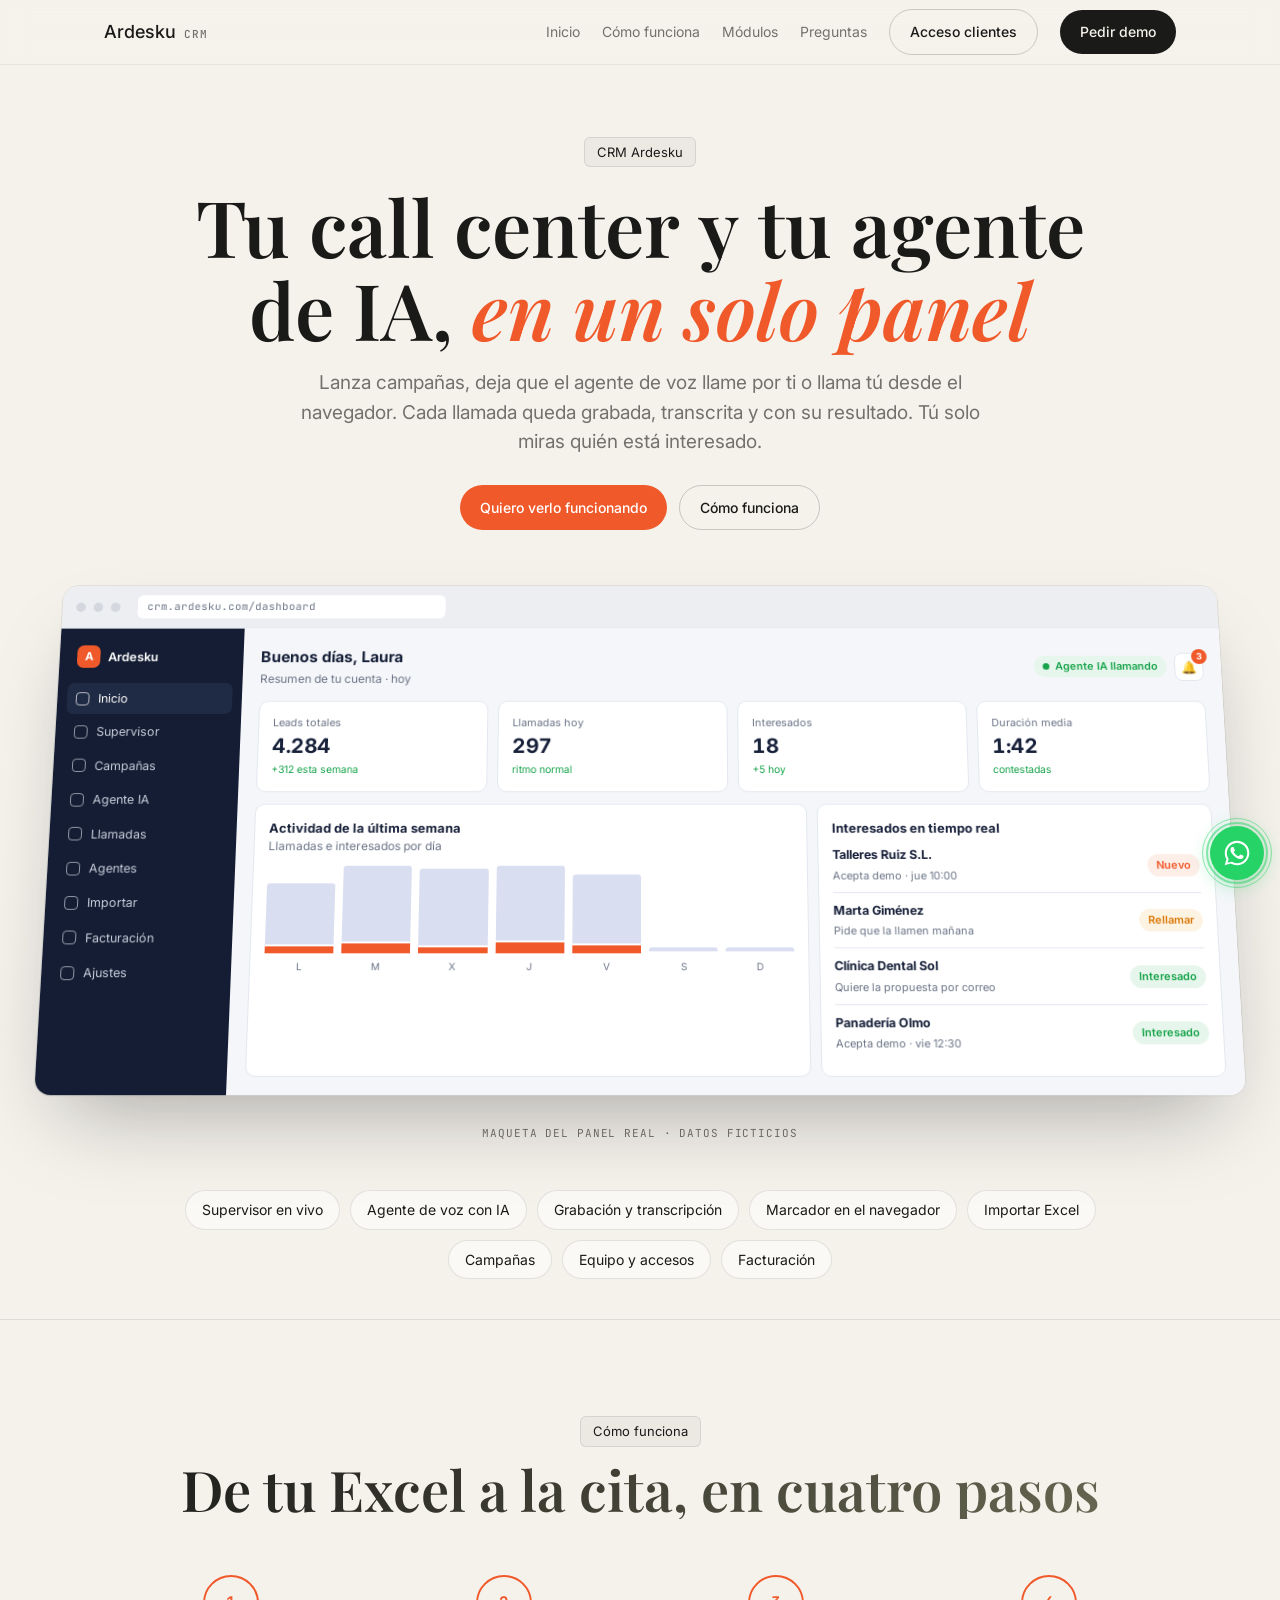
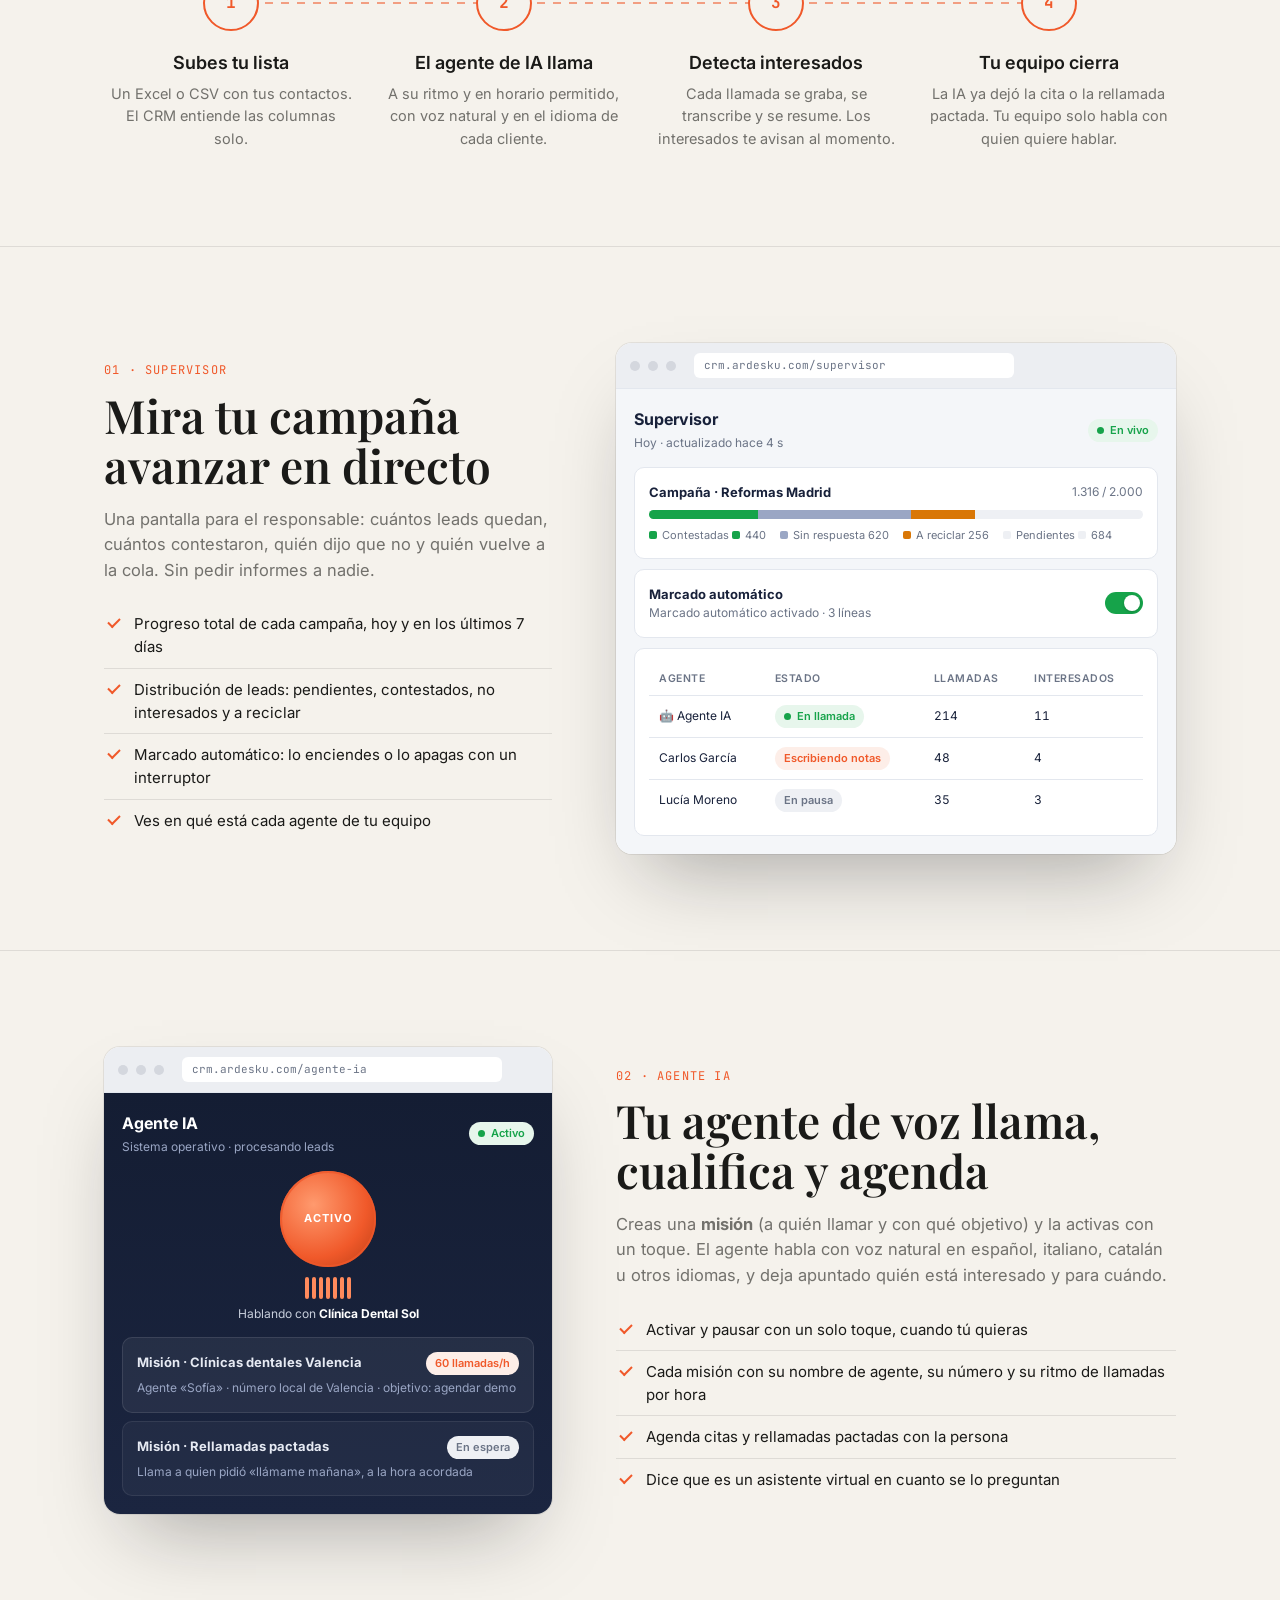
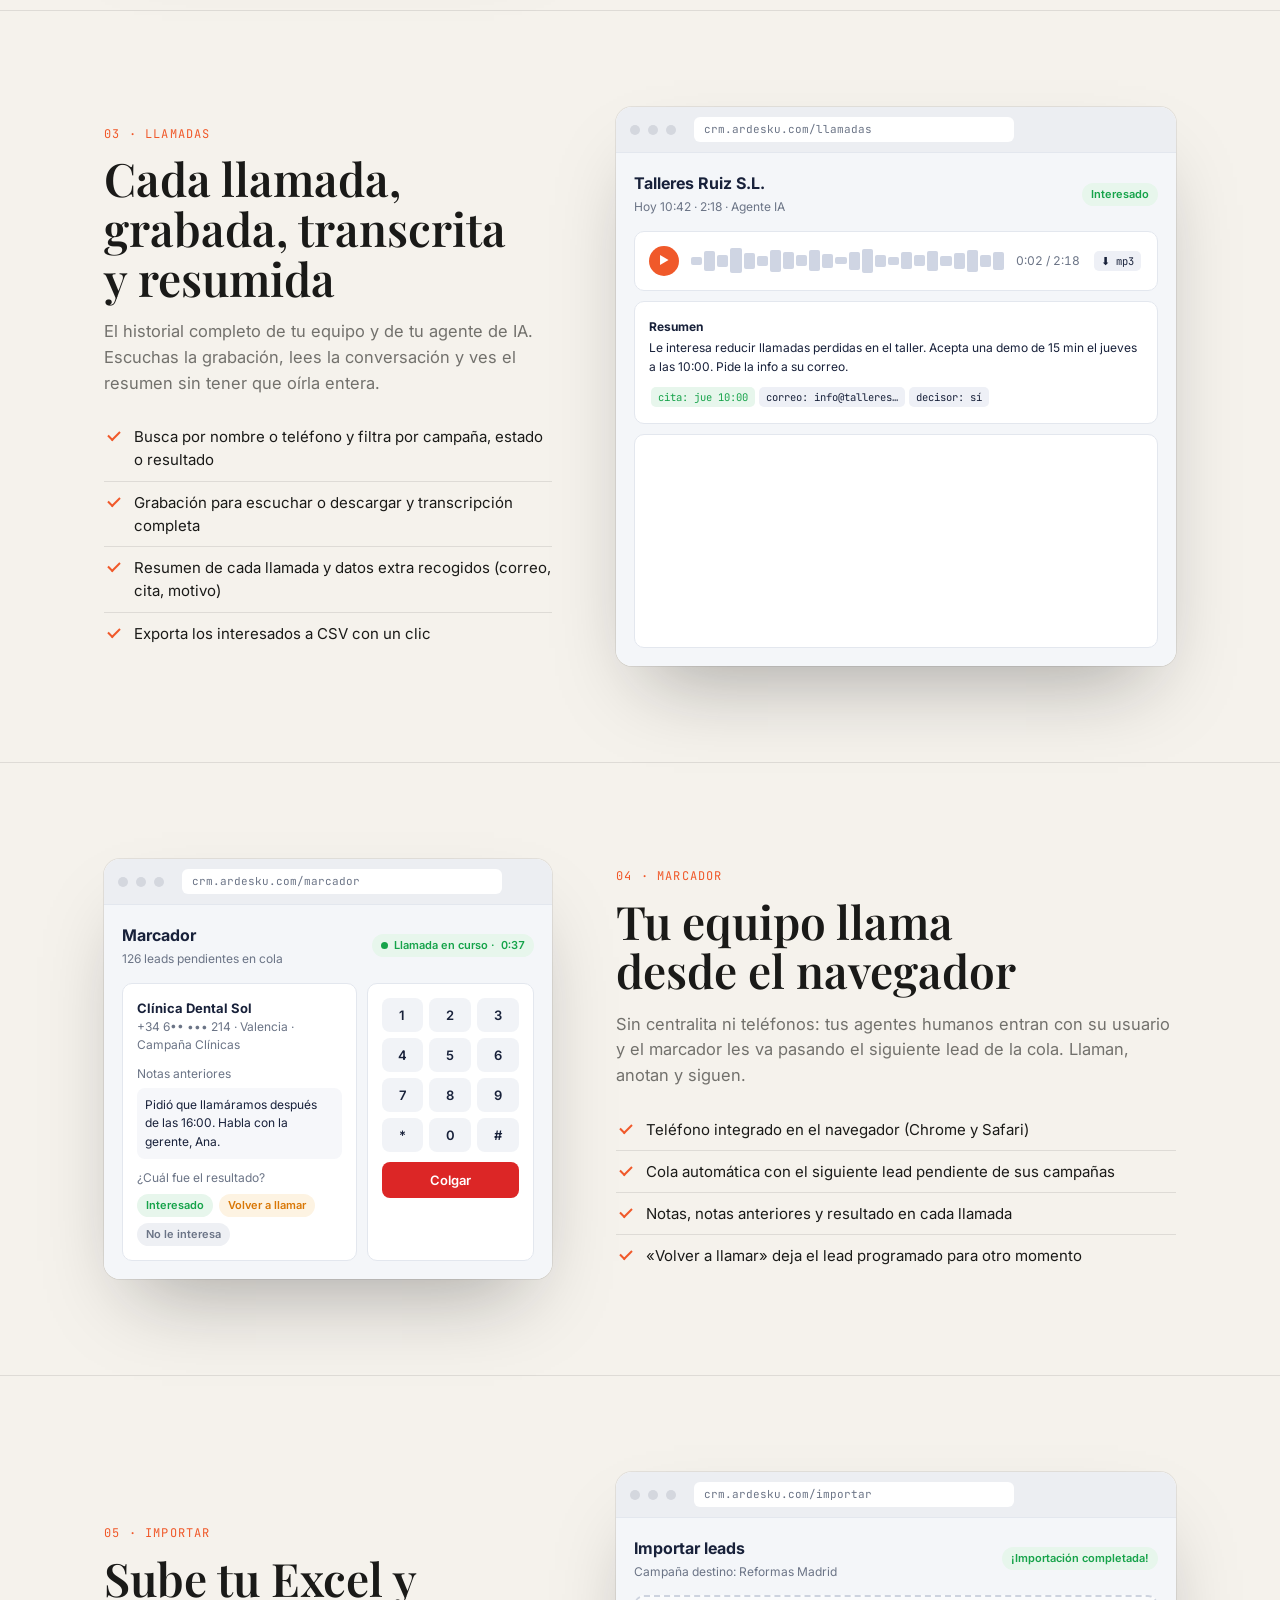
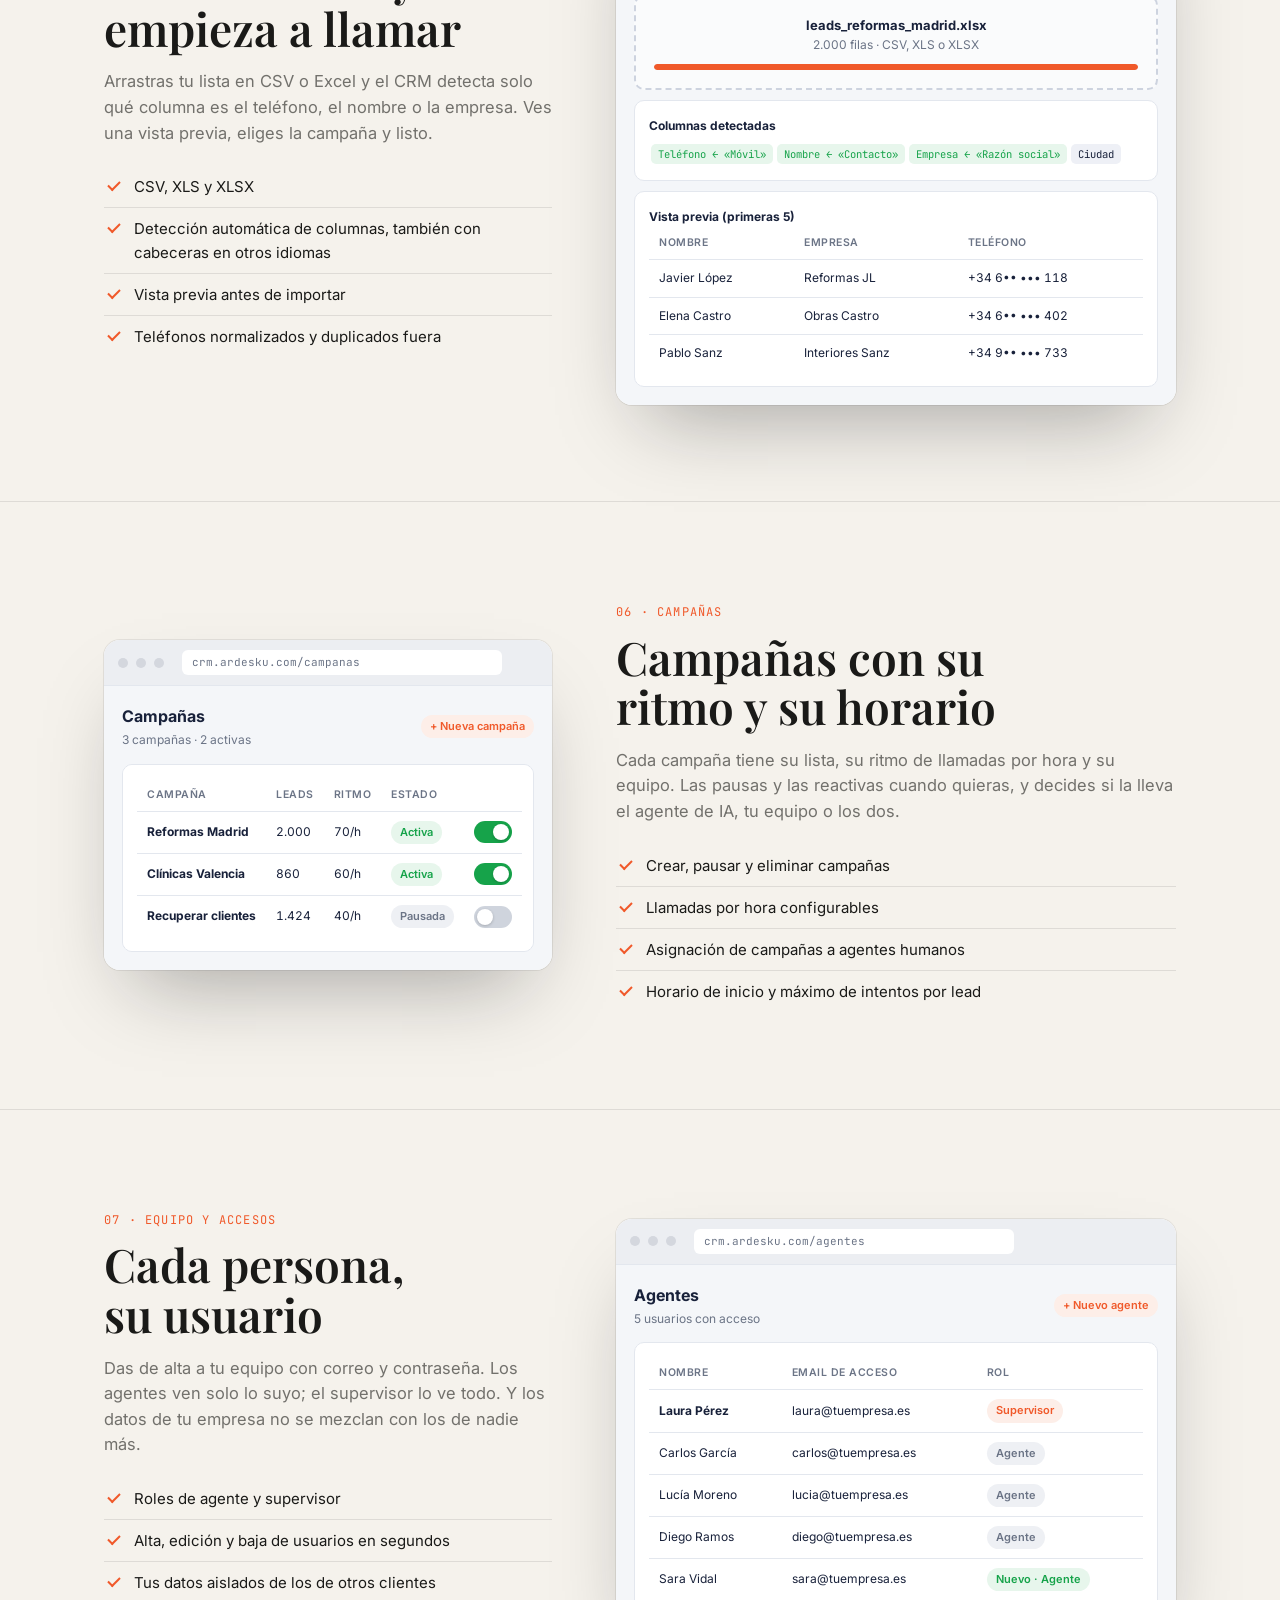
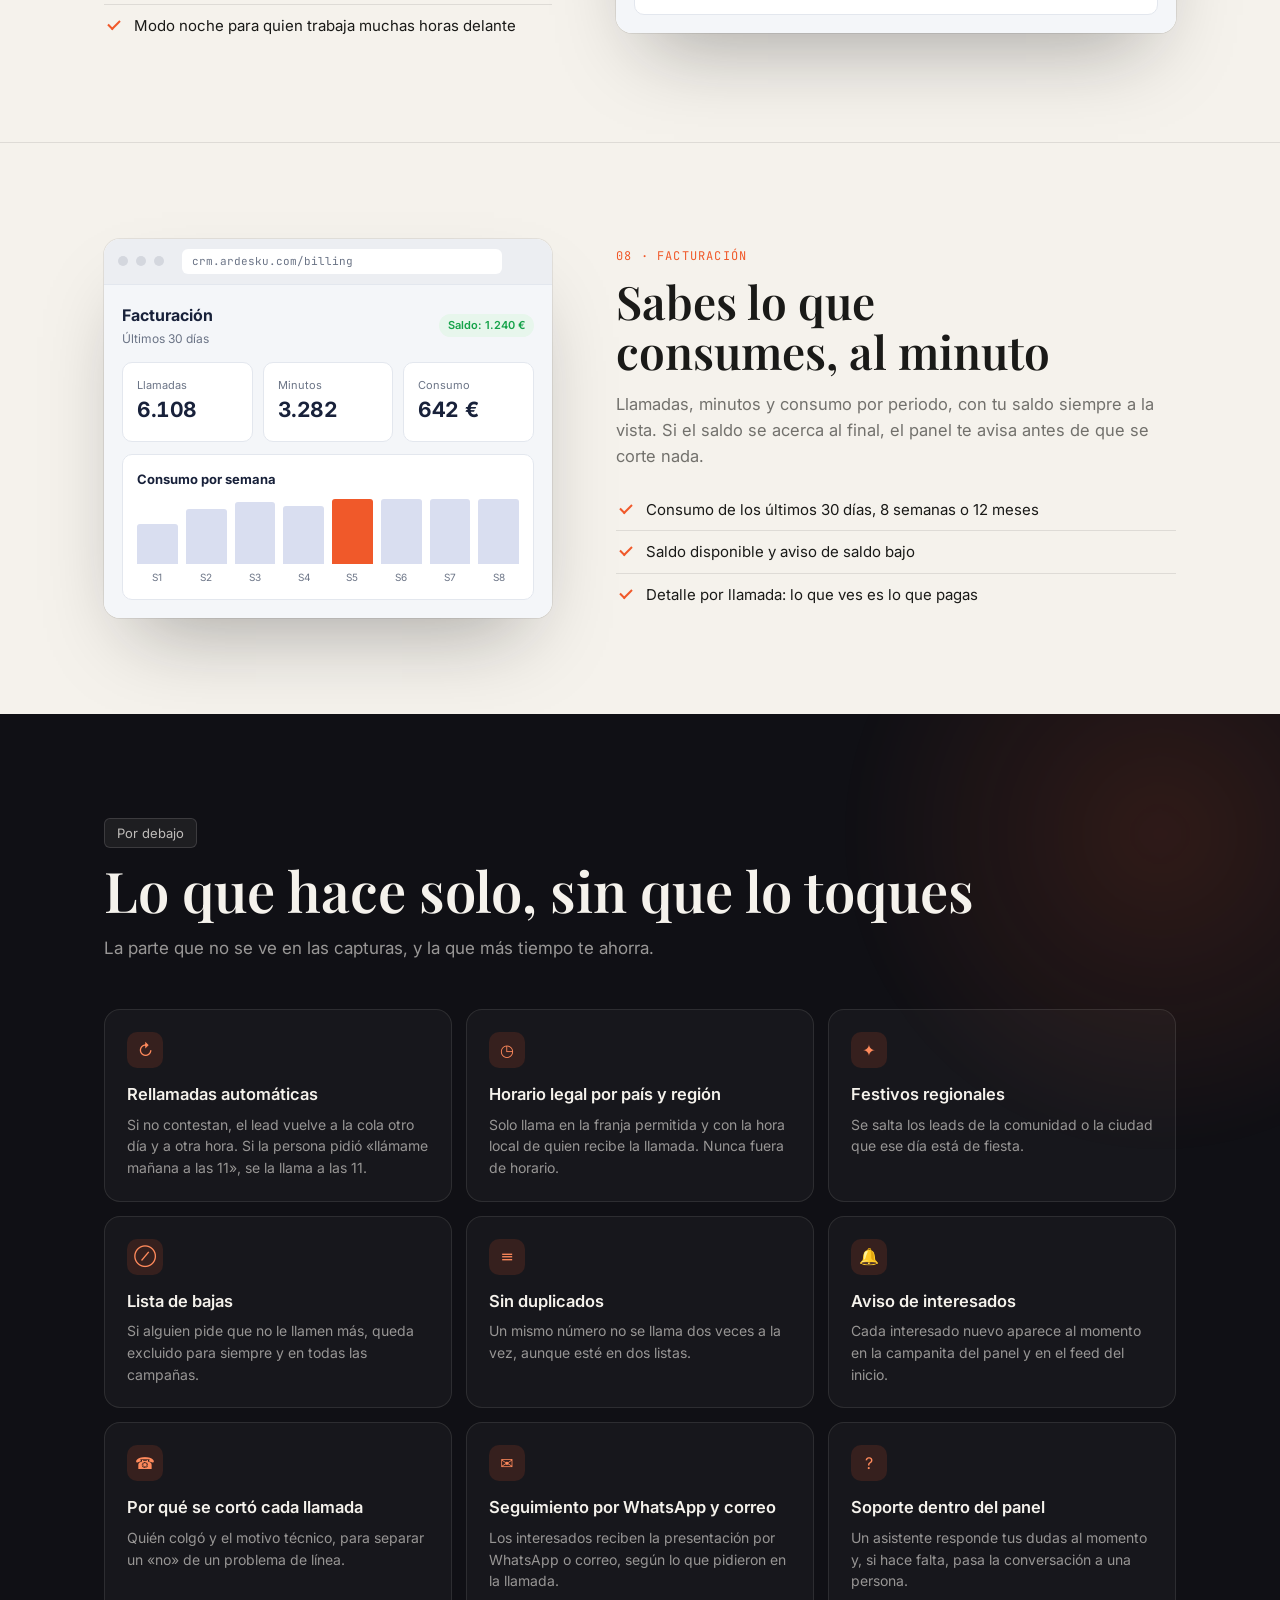
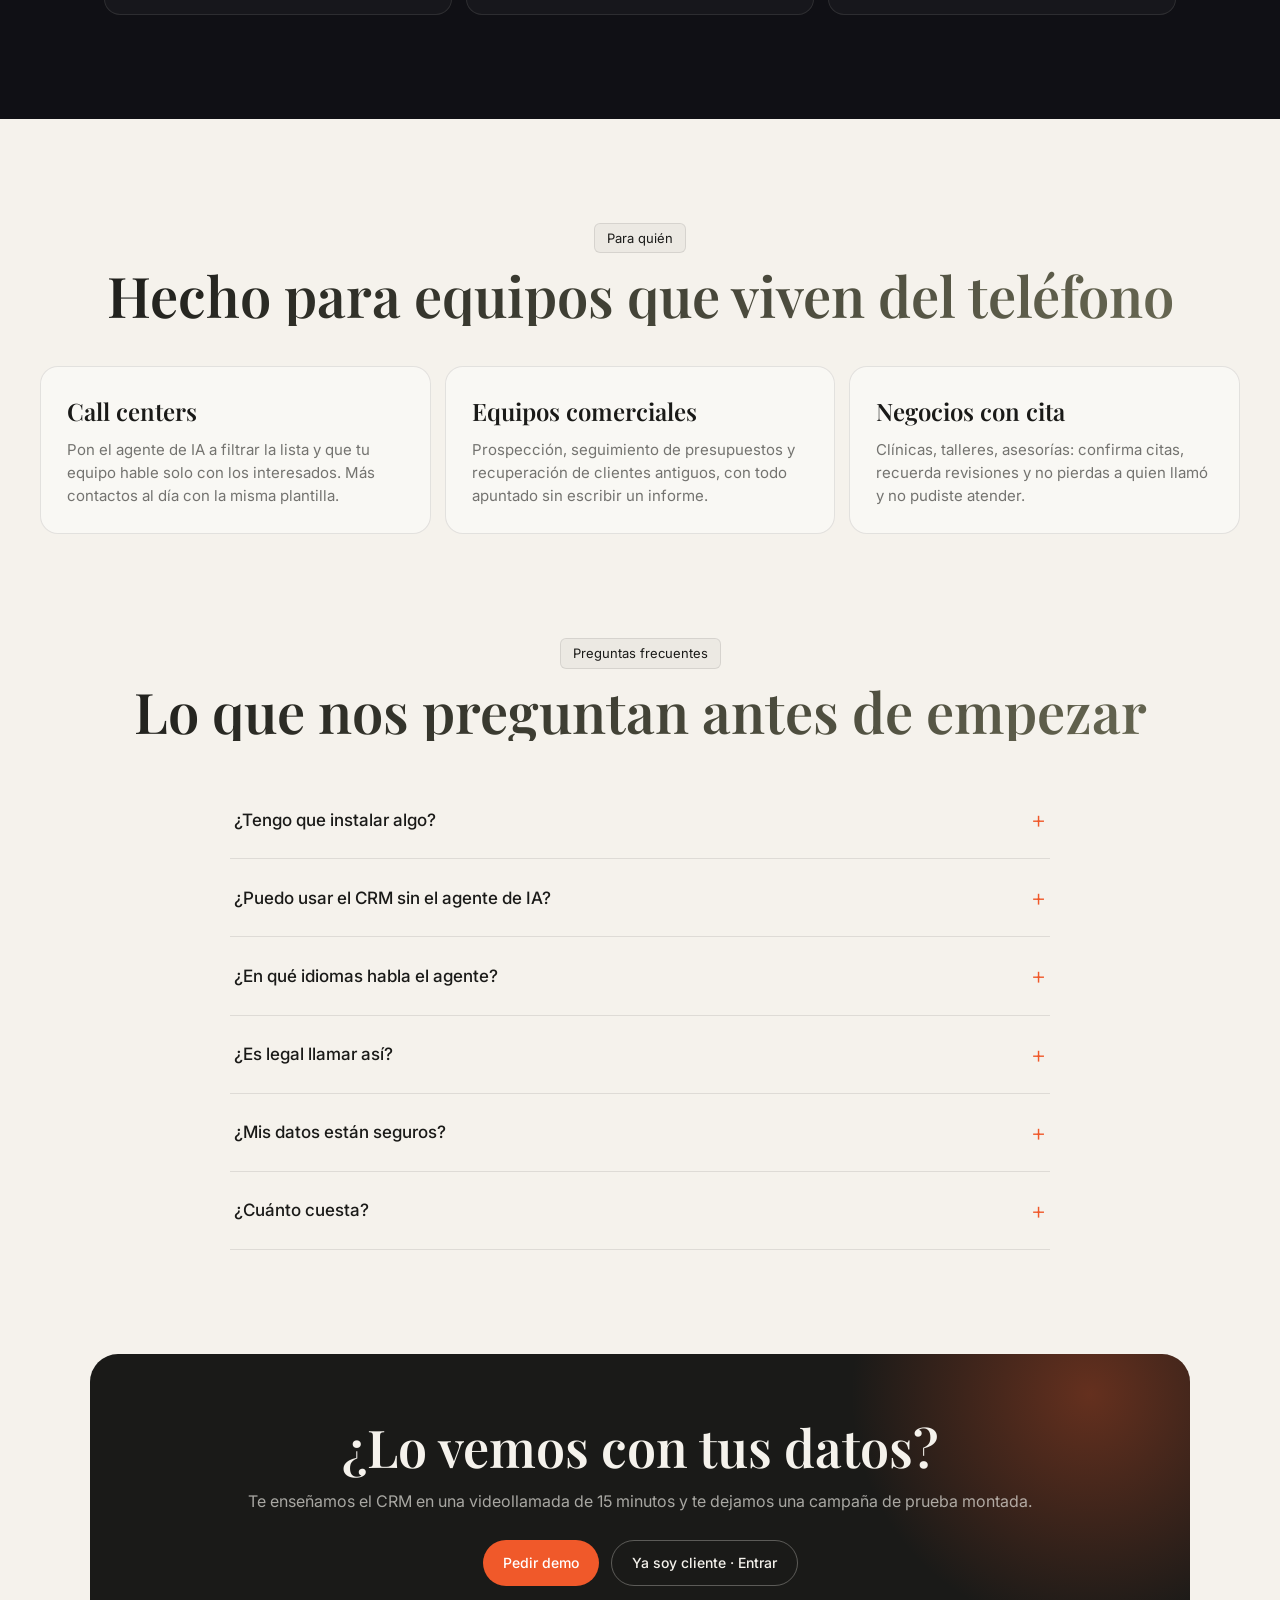
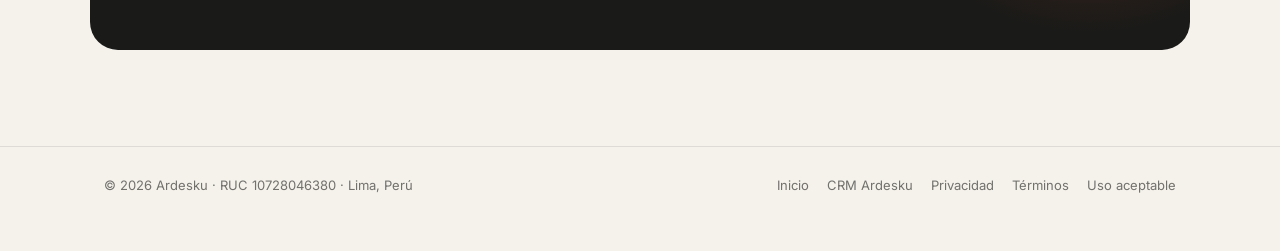
==== crm.html @ 05da72b0 "feat(web): página CRM Ardesku con maquetas animadas, cómo funciona y preguntas Nueva pestaña /crm en" ====
<!DOCTYPE html>
<html lang="es">
<head>
  <meta charset="UTF-8" />
  <meta name="viewport" content="width=device-width, initial-scale=1.0" />
  <title>CRM Ardesku — Panel para call center con agente de IA</title>
  <meta name="description" content="CRM Ardesku: campañas, agente de voz con IA, marcador en el navegador, grabaciones con transcripción, supervisor en vivo y facturación por llamada. Todo en un panel con acceso por usuario." />
  <meta name="theme-color" content="#101015" />
  <link rel="canonical" href="https://ardesku.com/crm" />
  <meta name="robots" content="index,follow" />
  <meta property="og:type" content="website" />
  <meta property="og:site_name" content="Ardesku" />
  <meta property="og:locale" content="es_ES" />
  <meta property="og:title" content="CRM Ardesku — tu call center y tu agente de IA en un solo panel" />
  <meta property="og:description" content="Campañas, agente de voz con IA, marcador en el navegador, grabaciones con transcripción y supervisor en vivo." />
  <meta property="og:url" content="https://ardesku.com/crm" />
  <meta property="og:image" content="https://ardesku.com/media/og.jpg" />
  <meta name="twitter:card" content="summary_large_image" />
  <meta name="twitter:image" content="https://ardesku.com/media/og.jpg" />
  <link rel="preconnect" href="https://fonts.googleapis.com" />
  <link rel="preconnect" href="https://fonts.gstatic.com" crossorigin />
  <link href="https://fonts.googleapis.com/css2?family=Playfair+Display:ital,wght@0,400..900;1,400..900&family=Inter:opsz,wght@14..32,100..900&family=JetBrains+Mono:wght@400;500&display=swap" rel="stylesheet" />
  <link rel="icon" href="data:image/svg+xml,%3Csvg xmlns='http://www.w3.org/2000/svg' viewBox='0 0 32 32'%3E%3Crect width='32' height='32' rx='7' fill='%231a1a18'/%3E%3Ctext x='16' y='23' font-family='Georgia,serif' font-size='19' fill='%23f5f2ec' text-anchor='middle'%3EA%3C/text%3E%3C/svg%3E" />
  <script type="application/ld+json">
  {
    "@context": "https://schema.org",
    "@type": "SoftwareApplication",
    "name": "CRM Ardesku",
    "url": "https://ardesku.com/crm",
    "applicationCategory": "BusinessApplication",
    "operatingSystem": "Web",
    "description": "CRM para call center con agente de voz con IA, marcador en el navegador, grabaciones con transcripción, supervisor en vivo y facturación por llamada.",
    "inLanguage": ["es", "it", "ca"],
    "provider": { "@type": "Organization", "name": "Ardesku", "url": "https://ardesku.com" }
  }
  </script>
  <style>
    :root{
      --fg:#1a1a18; --bg:#f5f2ec; --ink:#101015; --muted:rgba(26,26,24,.6); --border:rgba(26,26,24,.1); --card:rgba(26,26,24,.04);
      --mono:'JetBrains Mono',ui-monospace,monospace; --ease:cubic-bezier(.16,1,.3,1);
      /* colores del propio CRM */
      --navy:#141d33; --navy2:#1f2a44; --or:#f0592a; --or-soft:#fdeee8; --ok:#16a34a; --ok-soft:#e7f6ec; --am:#d97706; --am-soft:#fdf3e2;
      --ui:#ffffff; --ui-bg:#f4f6f9; --ui-fg:#18213a; --ui-mut:#6b7486; --ui-bd:#e3e7ee;
    }
    *,*::before,*::after{box-sizing:border-box;margin:0;padding:0}
    html{scroll-behavior:smooth;scroll-padding-top:120px;-webkit-text-size-adjust:100%}
    body{font-family:'Inter',system-ui,sans-serif;background:var(--bg);color:var(--fg);line-height:1.55;-webkit-font-smoothing:antialiased;overflow-x:hidden}
    a{color:inherit;text-decoration:none}
    ul{list-style:none}
    h1,h2,h3{text-wrap:balance;font-weight:inherit}
    .serif{font-family:'Playfair Display',serif}
    .wrap{max-width:1200px;margin:0 auto;padding:0 5%}
    .label{display:inline-block;padding:4px 12px;border-radius:6px;font-size:13px;background:var(--card);border:1px solid var(--border);margin-bottom:12px}
    .grad{background:linear-gradient(135deg,var(--fg) 0%,#6b6b55 100%);-webkit-background-clip:text;background-clip:text;-webkit-text-fill-color:transparent}
    :focus-visible{outline:2px solid var(--or);outline-offset:3px;border-radius:6px}
    .js .reveal{opacity:0;transform:translateY(26px);transition:opacity .8s var(--ease),transform .8s var(--ease)}
    .js .reveal.visible{opacity:1;transform:none}

    /* barra superior */
    header.top{position:sticky;top:0;z-index:60;background:rgba(245,242,236,.85);backdrop-filter:blur(14px);-webkit-backdrop-filter:blur(14px);border-bottom:1px solid rgba(26,26,24,.07)}
    header.top .wrap{display:flex;align-items:center;justify-content:space-between;height:64px;gap:16px}
    .logo{font-size:18px;font-weight:500}
    .logo small{font-family:var(--mono);font-size:11px;letter-spacing:.1em;color:var(--muted);margin-left:8px;text-transform:uppercase}
    .top-nav{display:flex;align-items:center;gap:22px;font-size:14px}
    .top-nav a.l{color:var(--muted)} .top-nav a.l:hover{color:var(--fg)}
    .btn{display:inline-flex;align-items:center;gap:8px;padding:11px 20px;border-radius:999px;font-size:14px;font-weight:500;white-space:nowrap;transition:transform .3s var(--ease),box-shadow .3s var(--ease)}
    .btn:hover{transform:translateY(-2px)}
    .btn-dark{background:var(--fg);color:var(--bg)}
    .btn-ghost{border:1px solid rgba(26,26,24,.2)}
    .btn-or{background:var(--or);color:#fff;box-shadow:0 0 0 0 rgba(240,89,42,.4)}
    .btn-or:hover{box-shadow:0 10px 30px rgba(240,89,42,.35)}
    @media (max-width:760px){.top-nav a.l{display:none}.top-nav{gap:8px}.top-nav .btn{padding:9px 14px;font-size:13px}.logo small{display:none}}
    @media (max-width:400px){.top-nav .btn-ghost{display:none}}

    /* barra de módulos fija */
    .modbar{position:fixed;top:64px;left:0;right:0;z-index:55;background:rgba(245,242,236,.92);backdrop-filter:blur(14px);-webkit-backdrop-filter:blur(14px);border-bottom:1px solid rgba(26,26,24,.07);transform:translateY(-110%);opacity:0;transition:transform .5s var(--ease),opacity .4s;pointer-events:none}
    .modbar.show{transform:none;opacity:1;pointer-events:auto}
    .modbar nav{display:flex;gap:6px;overflow-x:auto;scrollbar-width:none;padding:9px 5%;max-width:1200px;margin:0 auto}
    .modbar nav::-webkit-scrollbar{display:none}
    .modbar a{flex:none;font-size:13px;padding:6px 13px;border-radius:999px;color:var(--muted);transition:background .3s,color .3s}
    .modbar a:hover{color:var(--fg)}
    .modbar a.on{background:var(--fg);color:var(--bg)}

    /* hero */
    .hero{position:relative;padding:72px 0 40px;text-align:center}
    .blob{position:absolute;border-radius:50%;pointer-events:none;filter:blur(10px);animation:blob 12s ease-in-out infinite alternate;z-index:0}
    @keyframes blob{from{transform:translate(0,0) scale(1)}to{transform:translate(40px,-30px) scale(1.1)}}
    .hero>*{position:relative;z-index:1}
    .hero h1{font-family:'Playfair Display',serif;font-size:clamp(40px,6.4vw,78px);line-height:1.06;font-weight:600;margin:6px auto 18px;max-width:980px;color:var(--fg)}
    .hero h1 .w{display:inline-block;opacity:0;transform:translateY(.45em);filter:blur(8px);animation:word .9s var(--ease) forwards;animation-delay:calc(.2s + var(--i)*.08s)}
    .hero h1 .o{font-style:italic;color:var(--or)}
    @keyframes word{to{opacity:1;transform:none;filter:blur(0)}}
    .he{opacity:0;animation:hin .9s var(--ease) forwards}
    .he1{animation-delay:.9s}.he2{animation-delay:1.05s}.he3{animation-delay:1.2s}
    @keyframes hin{from{opacity:0;transform:translateY(20px)}to{opacity:1;transform:none}}
    .hero p.sub{font-size:clamp(16px,1.6vw,19px);color:var(--muted);max-width:700px;margin:0 auto 28px}
    .hero .ctas{display:flex;gap:12px;justify-content:center;flex-wrap:wrap}
    .hero-shot{margin-top:56px;perspective:1600px}
    .hero-shot .app{transform:rotateX(var(--rx,9deg)) scale(var(--sc,.96));transform-origin:50% 0;transition:transform .15s linear}
    .note{font-family:var(--mono);font-size:11px;letter-spacing:.08em;text-transform:uppercase;color:var(--muted);margin-top:14px;text-align:center}
    .chips{display:flex;flex-wrap:wrap;gap:10px;justify-content:center;margin:48px auto 0;max-width:960px}
    .chips a{font-size:14px;padding:8px 16px;border-radius:999px;border:1px solid var(--border);background:rgba(255,255,255,.5);transition:background .3s,border-color .3s,transform .3s var(--ease)}
    .chips a:hover{background:#fff;border-color:rgba(26,26,24,.25);transform:translateY(-2px)}

    /* cómo funciona */
    .flow{padding:96px 0;border-top:1px solid var(--border)}
    .flow h2,.who h2,.faq h2{font-size:clamp(32px,4.4vw,56px);line-height:1.08;font-weight:600}
    .steps{position:relative;display:grid;grid-template-columns:repeat(4,1fr);gap:18px;margin-top:56px}
    .steps::before{content:"";position:absolute;left:12%;right:12%;top:27px;height:2px;background:repeating-linear-gradient(90deg,rgba(240,89,42,.55) 0 8px,transparent 8px 16px);background-size:32px 2px;animation:dash 1.2s linear infinite}
    @keyframes dash{to{background-position:32px 0}}
    .steps .runner{position:absolute;top:22px;left:12%;width:12px;height:12px;border-radius:50%;background:var(--or);box-shadow:0 0 0 6px rgba(240,89,42,.18);animation:run 6s var(--ease) infinite}
    @keyframes run{0%{left:12%;opacity:0}6%{opacity:1}30%{left:37%}55%{left:62.5%}85%{left:87%;opacity:1}100%{left:87%;opacity:0}}
    .step{text-align:center;padding:0 6px}
    .step .n{position:relative;width:56px;height:56px;border-radius:50%;margin:0 auto 18px;display:grid;place-items:center;background:var(--bg);border:2px solid var(--or);color:var(--or);font-weight:700;font-family:var(--mono)}
    .step .n::after{content:"";position:absolute;inset:-2px;border-radius:50%;border:2px solid var(--or);opacity:0;animation:ring 6s ease-out infinite;animation-delay:var(--d)}
    @keyframes ring{0%,2%{opacity:.8;transform:scale(1)}18%{opacity:0;transform:scale(1.7)}100%{opacity:0}}
    .step h3{font-size:18px;font-weight:600;margin-bottom:6px}
    .step p{font-size:14.5px;color:var(--muted)}
    @media (max-width:820px){
      .steps{grid-template-columns:1fr;gap:26px;max-width:460px;margin-left:auto;margin-right:auto}
      .steps::before{left:27px;right:auto;top:28px;bottom:28px;width:2px;height:auto;background:repeating-linear-gradient(180deg,rgba(240,89,42,.55) 0 8px,transparent 8px 16px);background-size:2px 32px;animation:dashv 1.2s linear infinite}
      @keyframes dashv{to{background-position:0 32px}}
      .steps .runner{display:none}
      .step{display:grid;grid-template-columns:56px 1fr;gap:16px;text-align:left;align-items:start}
      .step .n{margin:0}
    }

    /* filas de módulos */
    section.mod{padding:96px 0;border-top:1px solid var(--border)}
    .row{display:grid;grid-template-columns:1fr 1.25fr;gap:64px;align-items:center}
    .row>*{min-width:0}
    .row.flip .txt{order:2}
    .num{font-family:var(--mono);font-size:12px;color:var(--or);letter-spacing:.1em}
    .txt h2{font-size:clamp(30px,3.6vw,46px);line-height:1.08;font-weight:600;margin:10px 0 16px}
    .txt p{color:var(--muted);font-size:16.5px;margin-bottom:20px}
    .pts li{position:relative;padding:9px 0 9px 30px;border-bottom:1px solid var(--border);font-size:15px}
    .pts li:last-child{border-bottom:0}
    .pts li::before{content:"";position:absolute;left:4px;top:15px;width:12px;height:7px;border-left:2px solid var(--or);border-bottom:2px solid var(--or);transform:rotate(-45deg)}
    .js .reveal .pts li{opacity:0;transform:translateX(-10px);transition:opacity .6s var(--ease),transform .6s var(--ease)}
    .js .reveal.visible .pts li{opacity:1;transform:none}
    .js .reveal.visible .pts li:nth-child(2){transition-delay:.08s}.js .reveal.visible .pts li:nth-child(3){transition-delay:.16s}.js .reveal.visible .pts li:nth-child(4){transition-delay:.24s}
    @media (max-width:900px){.row{grid-template-columns:1fr;gap:36px}.row.flip .txt{order:0}section.mod{padding:72px 0}}

    /* ── maqueta del CRM ── */
    .app{background:var(--ui);border-radius:16px;box-shadow:0 40px 80px -30px rgba(16,16,21,.35),0 0 0 1px rgba(16,16,21,.08);overflow:hidden;font-size:13px;color:var(--ui-fg);text-align:left}
    .mod .app{transition:transform .6s var(--ease),box-shadow .6s var(--ease)}
    .mod .app:hover{transform:translateY(-6px);box-shadow:0 50px 90px -30px rgba(16,16,21,.42),0 0 0 1px rgba(16,16,21,.08)}
    .bar{display:flex;align-items:center;gap:8px;padding:10px 14px;background:#eceef2;border-bottom:1px solid var(--ui-bd)}
    .bar i{width:10px;height:10px;border-radius:50%;background:#d4d7de;display:block}
    .bar span{margin-left:10px;flex:1;max-width:320px;background:#fff;border-radius:6px;padding:4px 10px;font-family:var(--mono);font-size:11px;color:var(--ui-mut);overflow:hidden;white-space:nowrap;text-overflow:ellipsis}
    .shell{display:grid;grid-template-columns:190px 1fr}
    .side{background:var(--navy);color:#c8cfdc;padding:14px 10px;display:flex;flex-direction:column;gap:2px}
    .side .brand{display:flex;align-items:center;gap:8px;color:#fff;font-weight:600;padding:4px 8px 14px}
    .side .brand b{width:24px;height:24px;border-radius:7px;background:var(--or);display:grid;place-items:center;font-size:12px}
    .side a{display:flex;align-items:center;gap:9px;padding:7px 9px;border-radius:7px;font-size:12.5px}
    .side a.on{background:var(--navy2);color:#fff}
    .side a s{width:14px;height:14px;border-radius:4px;border:1.6px solid currentColor;opacity:.7;text-decoration:none;flex:none}
    .main{background:var(--ui-bg);padding:18px;min-width:0}
    .main h4{font-size:16px;font-weight:700;margin-bottom:2px}
    .main .muted{color:var(--ui-mut);font-size:12px}
    .hd{display:flex;justify-content:space-between;align-items:center;gap:10px;margin-bottom:14px;flex-wrap:wrap}
    .pill{display:inline-flex;align-items:center;gap:6px;font-size:11px;font-weight:600;padding:3px 9px;border-radius:999px;white-space:nowrap;transition:background .4s,color .4s}
    .p-ok{background:var(--ok-soft);color:var(--ok)} .p-or{background:var(--or-soft);color:var(--or)} .p-am{background:var(--am-soft);color:var(--am)} .p-gr{background:#eef0f4;color:var(--ui-mut)}
    .dot{width:7px;height:7px;border-radius:50%;background:currentColor;display:inline-block;animation:blink 1.6s infinite}
    @keyframes blink{0%,100%{opacity:1}50%{opacity:.25}}
    .card{background:#fff;border:1px solid var(--ui-bd);border-radius:10px;padding:14px}
    .kpis{display:grid;grid-template-columns:repeat(4,1fr);gap:10px;margin-bottom:12px}
    .kpi .k{font-size:11px;color:var(--ui-mut)} .kpi .v{font-size:21px;font-weight:700;letter-spacing:-.02em;font-variant-numeric:tabular-nums} .kpi .d{font-size:10.5px;color:var(--ok)}
    .kpi .v.bump{animation:bump .6s var(--ease)}
    @keyframes bump{30%{color:var(--or);transform:scale(1.08)}}
    .two{display:grid;grid-template-columns:1.4fr 1fr;gap:10px}
    .chart{display:flex;align-items:flex-end;gap:8px;height:120px;padding-top:10px}
    .chart div{flex:1;display:flex;flex-direction:column;justify-content:flex-end;gap:2px;align-items:stretch;height:100%}
    .chart u{display:block;background:#d9def0;border-radius:3px 3px 0 0;text-decoration:none;height:0;transition:height 1s var(--ease)}
    .chart u.o{background:var(--or);border-radius:0}
    .chart div:nth-child(2) u{transition-delay:.06s}.chart div:nth-child(3) u{transition-delay:.12s}.chart div:nth-child(4) u{transition-delay:.18s}.chart div:nth-child(5) u{transition-delay:.24s}.chart div:nth-child(6) u{transition-delay:.3s}.chart div:nth-child(7) u{transition-delay:.36s}.chart div:nth-child(8) u{transition-delay:.42s}
    .play .chart u{height:var(--h)}
    .chart em{font-style:normal;font-size:10px;color:var(--ui-mut);text-align:center;margin-top:4px}
    .feed{overflow:hidden}
    .feed li{display:flex;justify-content:space-between;align-items:center;gap:8px;padding:8px 0;border-bottom:1px solid var(--ui-bd)}
    .feed li:last-child{border:0}
    .feed li.in{animation:feedin .7s var(--ease)}
    @keyframes feedin{from{opacity:0;transform:translateY(-14px);background:var(--or-soft)}to{opacity:1;transform:none;background:transparent}}
    .feed b{font-size:12.5px;display:block} .feed small{color:var(--ui-mut);font-size:11px}
    table.t{width:100%;border-collapse:collapse;font-size:12px}
    table.t th{text-align:left;font-weight:600;color:var(--ui-mut);font-size:10.5px;text-transform:uppercase;letter-spacing:.05em;padding:8px 10px;border-bottom:1px solid var(--ui-bd)}
    table.t td{padding:9px 10px;border-bottom:1px solid var(--ui-bd);white-space:nowrap;font-variant-numeric:tabular-nums}
    table.t tr:last-child td{border:0}
    .scroll{overflow-x:auto}
    .bar-p{height:9px;background:#eef0f4;border-radius:99px;overflow:hidden;display:flex}
    .bar-p i{display:block;height:100%;width:0;transition:width 1.4s var(--ease)}
    .play .bar-p i{width:var(--w)}
    .leg{display:flex;flex-wrap:wrap;gap:6px 14px;font-size:11px;color:var(--ui-mut);margin-top:8px}
    .leg span::before{content:"";display:inline-block;width:8px;height:8px;border-radius:2px;margin-right:5px;background:var(--c)}
    .tog{width:38px;height:22px;border-radius:99px;background:var(--ok);position:relative;flex:none;transition:background .4s}
    .tog::after{content:"";position:absolute;left:19px;top:3px;width:16px;height:16px;border-radius:50%;background:#fff;transition:left .4s var(--ease);box-shadow:0 1px 3px rgba(0,0,0,.2)}
    .tog.off{background:#cfd4dd}.tog.off::after{left:3px}
    .wave{display:flex;align-items:center;gap:2px;height:28px;flex:1}
    .wave i{flex:1;background:#cfd5e3;border-radius:2px;display:block;transition:background .2s}
    .wave i.p{background:var(--or)}
    .tr p{padding:7px 10px;border-radius:10px;margin-bottom:6px;max-width:86%;font-size:12px;line-height:1.45;transition:opacity .5s var(--ease),transform .5s var(--ease)}
    .tr .a{background:#eef0f6} .tr .c{background:var(--or-soft);margin-left:auto}
    .tr p.h{opacity:0;transform:translateY(8px)}
    .dial{display:grid;grid-template-columns:repeat(3,1fr);gap:6px}
    .dial span{background:#f1f3f7;border-radius:8px;text-align:center;padding:7px 0;font-weight:600}
    .orb{width:96px;height:96px;border-radius:50%;margin:6px auto 10px;background:radial-gradient(circle at 35% 35%,#ff9a6e,var(--or) 60%,#b83c14);display:grid;place-items:center;color:#fff;font-weight:700;font-size:11px;letter-spacing:.08em;position:relative;animation:breathe 2.4s ease-in-out infinite}
    .orb::before,.orb::after{content:"";position:absolute;inset:0;border-radius:50%;border:2px solid rgba(240,89,42,.5);animation:halo 2.4s ease-out infinite}
    .orb::after{animation-delay:1.2s}
    @keyframes breathe{50%{transform:scale(1.04)}}
    @keyframes halo{from{transform:scale(1);opacity:.8}to{transform:scale(1.6);opacity:0}}
    .eq{display:flex;align-items:flex-end;justify-content:center;gap:3px;height:22px;margin:4px 0 6px}
    .eq i{width:4px;border-radius:2px;background:#ff8a5c;display:block;height:100%;transform-origin:bottom;animation:eq .9s ease-in-out infinite alternate}
    .eq i:nth-child(2){animation-delay:-.2s}.eq i:nth-child(3){animation-delay:-.5s}.eq i:nth-child(4){animation-delay:-.1s}.eq i:nth-child(5){animation-delay:-.7s}.eq i:nth-child(6){animation-delay:-.35s}.eq i:nth-child(7){animation-delay:-.6s}
    @keyframes eq{from{transform:scaleY(.2)}to{transform:scaleY(1)}}
    .swap{display:inline-block;transition:opacity .35s,transform .35s var(--ease)}
    .swap.out{opacity:0;transform:translateY(6px)}
    .drop{border:2px dashed #cdd3df;border-radius:10px;padding:18px;text-align:center;background:#fafbfc}
    .prog{height:6px;background:#eef0f4;border-radius:99px;margin-top:10px;overflow:hidden}
    .prog i{display:block;height:100%;width:0;background:var(--or);border-radius:99px}
    .tag{display:inline-block;font-family:var(--mono);font-size:10.5px;background:#eef0f6;border-radius:5px;padding:2px 7px;margin:2px;transition:opacity .4s,transform .4s var(--ease)}
    .tag.ok{background:var(--ok-soft);color:var(--ok)}
    .tag.h,.trh{opacity:0;transform:scale(.9)}
    table.t tr{transition:opacity .4s}
    .bell{position:relative;width:30px;height:30px;border-radius:8px;background:#fff;border:1px solid var(--ui-bd);display:grid;place-items:center}
    .bell b{position:absolute;top:-5px;right:-5px;background:var(--or);color:#fff;font-size:9.5px;border-radius:99px;padding:1px 5px}
    .bell.ring{animation:ring2 .7s}
    @keyframes ring2{20%{transform:rotate(-14deg)}40%{transform:rotate(12deg)}60%{transform:rotate(-8deg)}80%{transform:rotate(4deg)}}
    @media (max-width:720px){
      .shell{grid-template-columns:1fr}.side{display:none}
      .kpis{grid-template-columns:repeat(2,1fr)}.two{grid-template-columns:1fr}
      .main{padding:12px}
    }

    /* automático */
    .auto{padding:104px 0;background:var(--ink);color:#f5f2ec;position:relative;overflow:hidden}
    .auto .label{background:rgba(245,242,236,.06);border-color:rgba(245,242,236,.14);color:rgba(245,242,236,.75)}
    .auto h2{font-size:clamp(32px,4.4vw,56px);line-height:1.08;font-weight:600;margin-bottom:14px}
    .auto p.lead{color:rgba(245,242,236,.6);max-width:640px;font-size:17px}
    .auto .wrap{position:relative;z-index:1}
    .grid{display:grid;grid-template-columns:repeat(3,1fr);gap:14px;margin-top:48px}
    .gi{border:1px solid rgba(245,242,236,.1);border-radius:16px;padding:22px;background:rgba(245,242,236,.03);transition:border-color .3s,background .3s,transform .4s var(--ease)}
    .gi:hover{border-color:rgba(240,89,42,.5);background:rgba(240,89,42,.05);transform:translateY(-4px)}
    .gi .ic{position:relative;width:36px;height:36px;border-radius:10px;background:rgba(240,89,42,.14);color:#ff8a5c;display:grid;place-items:center;margin-bottom:14px}
    .gi .ic::after{content:"";position:absolute;inset:0;border-radius:10px;border:1.5px solid rgba(240,89,42,.5);opacity:0}
    .gi:hover .ic::after,.gi.pulse .ic::after{animation:icp 1.4s ease-out}
    @keyframes icp{from{opacity:.9;transform:scale(1)}to{opacity:0;transform:scale(1.6)}}
    .gi h3{font-size:16.5px;font-weight:600;margin-bottom:6px}
    .gi p{font-size:14px;color:rgba(245,242,236,.58)}
    .js .grid .gi.reveal{transition-delay:calc(var(--k,0)*.06s)}
    @media (max-width:900px){.grid{grid-template-columns:1fr 1fr}}
    @media (max-width:560px){.grid{grid-template-columns:1fr}}

    /* para quién */
    .who{padding:104px 0}
    .who-g{display:grid;grid-template-columns:repeat(3,1fr);gap:14px;margin-top:40px}
    .who-c{border:1px solid var(--border);border-radius:18px;padding:26px;background:rgba(255,255,255,.45);transition:transform .4s var(--ease),background .3s}
    .who-c:hover{transform:translateY(-4px);background:#fff}
    .who-c h3{font-family:'Playfair Display',serif;font-size:24px;font-weight:600;margin-bottom:8px}
    .who-c p{color:var(--muted);font-size:15px}
    @media (max-width:900px){.who-g{grid-template-columns:1fr}}

    /* preguntas */
    .faq{padding:0 0 104px}
    .faq-l{max-width:820px;margin:40px auto 0}
    .faq details{border-bottom:1px solid var(--border)}
    .faq summary{list-style:none;cursor:pointer;display:flex;justify-content:space-between;align-items:center;gap:16px;padding:20px 4px;font-size:17px;font-weight:500}
    .faq summary::-webkit-details-marker{display:none}
    .faq summary::after{content:"+";font-size:24px;font-weight:300;color:var(--or);transition:transform .35s var(--ease);flex:none}
    .faq details[open] summary::after{transform:rotate(45deg)}
    .faq details p{padding:0 4px 20px;color:var(--muted);font-size:15.5px;max-width:720px}
    .faq details p a{color:var(--fg);text-decoration:underline;text-underline-offset:3px}

    /* cta + pie */
    .cta{margin:0 auto 96px;max-width:1100px;border-radius:28px;background:var(--fg);color:var(--bg);padding:64px 6%;text-align:center;position:relative;overflow:hidden}
    .cta::before{content:"";position:absolute;width:520px;height:520px;right:-160px;top:-220px;border-radius:50%;background:radial-gradient(circle,rgba(240,89,42,.35),transparent 65%);animation:blob 10s ease-in-out infinite alternate}
    .cta h2{font-size:clamp(30px,4.2vw,52px);line-height:1.1;font-weight:600;margin-bottom:14px;position:relative}
    .cta p{color:rgba(245,242,236,.65);margin-bottom:26px;position:relative}
    .cta .ctas{display:flex;gap:12px;justify-content:center;flex-wrap:wrap;position:relative}
    .cta .btn-ghost{border-color:rgba(245,242,236,.3)}
    @media (max-width:560px){.cta{border-radius:0}}
    footer.pie{border-top:1px solid var(--border);padding:28px 0 56px;font-size:13px;color:var(--muted)}
    footer.pie .wrap{display:flex;justify-content:space-between;gap:10px 24px;flex-wrap:wrap}
    footer.pie nav{display:flex;gap:8px 18px;flex-wrap:wrap}

    /* whatsapp */
    #wa{position:fixed;bottom:max(20px,env(safe-area-inset-bottom));right:max(16px,env(safe-area-inset-right));z-index:70;width:54px;height:54px;border-radius:50%;background:#25D366;display:grid;place-items:center;box-shadow:0 4px 20px rgba(37,211,102,.38);opacity:0;transform:translateY(16px) scale(.9);transition:opacity .5s var(--ease),transform .5s var(--ease);pointer-events:none}
    #wa.show{opacity:1;transform:none;pointer-events:auto}
    #wa:hover{transform:scale(1.08)}
    #wa svg{width:26px;height:26px;fill:#fff}
    #wa::before,#wa::after{content:"";position:absolute;border-radius:50%;border:2px solid rgba(37,211,102,.5);animation:wap 2.2s ease-out infinite}
    #wa::before{inset:-4px}#wa::after{inset:-8px;border-width:1.5px;animation-delay:.5s}
    @keyframes wap{from{transform:scale(1);opacity:1}to{transform:scale(1.7);opacity:0}}

    /* sin JavaScript: las gráficas se ven igual */
    html:not(.js) .chart u{height:var(--h)} html:not(.js) .bar-p i{width:var(--w)}
    html:not(.js) .hero h1 .w,html:not(.js) .he{opacity:1;transform:none;filter:none;animation:none}

    /* sin movimiento: todo quieto y en su estado final */
    @media (prefers-reduced-motion:reduce){
      *,*::before,*::after{animation:none!important;transition:none!important}
      .hero h1 .w,.he{opacity:1;transform:none;filter:none}
      .js .reveal,.js .reveal .pts li{opacity:1;transform:none}
      .hero-shot .app{transform:none}
      .chart u{height:var(--h)}.bar-p i{width:var(--w)}
      .tr p.h,.tag.h,.trh{opacity:1;transform:none}
      .steps .runner{display:none}
    }
  </style>
  <script>document.documentElement.classList.add('js');</script>
</head>
<body>

<header class="top">
  <div class="wrap">
    <a href="/" class="logo">Ardesku<small>CRM</small></a>
    <nav class="top-nav" aria-label="Principal">
      <a class="l" href="/">Inicio</a>
      <a class="l" href="#como">Cómo funciona</a>
      <a class="l" href="#supervisor">Módulos</a>
      <a class="l" href="#preguntas">Preguntas</a>
      <a class="btn btn-ghost" href="https://crm.ardesku.com" target="_blank" rel="noopener">Acceso clientes</a>
      <a class="btn btn-dark" href="/#contacto">Pedir demo</a>
    </nav>
  </div>
</header>

<div class="modbar" id="modbar" aria-hidden="true">
  <nav aria-label="Módulos del CRM">
    <a href="#supervisor">Supervisor</a><a href="#agente-ia">Agente IA</a><a href="#llamadas">Llamadas</a><a href="#marcador">Marcador</a><a href="#importar">Importar</a><a href="#campanas">Campañas</a><a href="#equipo">Equipo</a><a href="#facturacion">Facturación</a><a href="#automatico">Automático</a><a href="#preguntas">Preguntas</a>
  </nav>
</div>

<main>
<!-- ═══════════ HERO ═══════════ -->
<section class="hero wrap" id="inicio">
  <i class="blob" aria-hidden="true" style="width:520px;height:520px;left:-180px;top:-60px;background:radial-gradient(circle,rgba(240,89,42,.16),transparent 70%)"></i>
  <i class="blob" aria-hidden="true" style="width:600px;height:600px;right:-220px;top:120px;background:radial-gradient(circle,rgba(94,106,210,.14),transparent 70%);animation-duration:15s"></i>
  <span class="label he" style="animation-delay:.05s">CRM Ardesku</span>
  <h1 aria-label="Tu call center y tu agente de IA, en un solo panel"><span aria-hidden="true"><span class="w" style="--i:0">Tu</span> <span class="w" style="--i:1">call</span> <span class="w" style="--i:2">center</span> <span class="w" style="--i:3">y</span> <span class="w" style="--i:4">tu</span> <span class="w" style="--i:5">agente</span> <span class="w" style="--i:6">de</span> <span class="w" style="--i:7">IA,</span> <span class="w o" style="--i:8">en</span> <span class="w o" style="--i:9">un</span> <span class="w o" style="--i:10">solo</span> <span class="w o" style="--i:11">panel</span></span></h1>
  <p class="sub he he1">Lanza campañas, deja que el agente de voz llame por ti o llama tú desde el navegador. Cada llamada queda grabada, transcrita y con su resultado. Tú solo miras quién está interesado.</p>
  <div class="ctas he he2">
    <a class="btn btn-or" href="/#contacto">Quiero verlo funcionando</a>
    <a class="btn btn-ghost" href="#como">Cómo funciona</a>
  </div>

  <div class="hero-shot he he3">
    <div class="app" id="hero-app" data-anim="inicio" role="img" aria-label="Maqueta del panel de inicio del CRM con métricas, actividad semanal e interesados que van entrando en tiempo real">
      <div class="bar"><i></i><i></i><i></i><span>crm.ardesku.com/dashboard</span></div>
      <div class="shell">
        <aside class="side">
          <div class="brand"><b>A</b>Ardesku</div>
          <a class="on"><s></s>Inicio</a><a><s></s>Supervisor</a><a><s></s>Campañas</a><a><s></s>Agente IA</a><a><s></s>Llamadas</a><a><s></s>Agentes</a><a><s></s>Importar</a><a><s></s>Facturación</a><a><s></s>Ajustes</a>
        </aside>
        <div class="main">
          <div class="hd"><div><h4>Buenos días, Laura</h4><div class="muted">Resumen de tu cuenta · hoy</div></div><div style="display:flex;gap:8px;align-items:center"><span class="pill p-ok"><span class="dot"></span>Agente IA llamando</span><div class="bell" data-bell>🔔<b data-bell-n>3</b></div></div></div>
          <div class="kpis">
            <div class="card kpi"><div class="k">Leads totales</div><div class="v" data-count="4284">4.284</div><div class="d">+312 esta semana</div></div>
            <div class="card kpi"><div class="k">Llamadas hoy</div><div class="v" data-count="297" data-tick="calls">297</div><div class="d">ritmo normal</div></div>
            <div class="card kpi"><div class="k">Interesados</div><div class="v" data-count="18" data-tick="int">18</div><div class="d">+5 hoy</div></div>
            <div class="card kpi"><div class="k">Duración media</div><div class="v">1:42</div><div class="d">contestadas</div></div>
          </div>
          <div class="two">
            <div class="card"><b>Actividad de la última semana</b><div class="muted">Llamadas e interesados por día</div>
              <div class="chart">
                <div><u style="--h:62px"></u><u class="o" style="--h:7px"></u><em>L</em></div>
                <div><u style="--h:84px"></u><u class="o" style="--h:10px"></u><em>M</em></div>
                <div><u style="--h:78px"></u><u class="o" style="--h:6px"></u><em>X</em></div>
                <div><u style="--h:91px"></u><u class="o" style="--h:12px"></u><em>J</em></div>
                <div><u style="--h:70px"></u><u class="o" style="--h:8px"></u><em>V</em></div>
                <div><u style="--h:4px"></u><u class="o" style="--h:0"></u><em>S</em></div>
                <div><u style="--h:4px"></u><u class="o" style="--h:0"></u><em>D</em></div>
              </div>
            </div>
            <div class="card"><b>Interesados en tiempo real</b>
              <ul class="feed" data-feed>
                <li><div><b>Talleres Ruiz S.L.</b><small>Acepta demo · jue 10:00</small></div><span class="pill p-or">Nuevo</span></li>
                <li><div><b>Marta Giménez</b><small>Pide que la llamen mañana</small></div><span class="pill p-am">Rellamar</span></li>
                <li><div><b>Clínica Dental Sol</b><small>Quiere la propuesta por correo</small></div><span class="pill p-ok">Interesado</span></li>
                <li><div><b>Panadería Olmo</b><small>Acepta demo · vie 12:30</small></div><span class="pill p-ok">Interesado</span></li>
              </ul>
            </div>
          </div>
        </div>
      </div>
    </div>
    <p class="note">Maqueta del panel real · datos ficticios</p>
  </div>

  <nav class="chips" aria-label="Módulos">
    <a href="#supervisor">Supervisor en vivo</a><a href="#agente-ia">Agente de voz con IA</a><a href="#llamadas">Grabación y transcripción</a><a href="#marcador">Marcador en el navegador</a><a href="#importar">Importar Excel</a><a href="#campanas">Campañas</a><a href="#equipo">Equipo y accesos</a><a href="#facturacion">Facturación</a>
  </nav>
</section>

<!-- ═══════════ CÓMO FUNCIONA ═══════════ -->
<section class="flow" id="como">
  <div class="wrap">
    <div style="text-align:center">
      <span class="label">Cómo funciona</span>
      <h2 class="serif grad reveal">De tu Excel a la cita, en cuatro pasos</h2>
    </div>
    <div class="steps reveal">
      <span class="runner" aria-hidden="true"></span>
      <div class="step"><div class="n" style="--d:0s">1</div><div><h3>Subes tu lista</h3><p>Un Excel o CSV con tus contactos. El CRM entiende las columnas solo.</p></div></div>
      <div class="step"><div class="n" style="--d:1.5s">2</div><div><h3>El agente de IA llama</h3><p>A su ritmo y en horario permitido, con voz natural y en el idioma de cada cliente.</p></div></div>
      <div class="step"><div class="n" style="--d:3s">3</div><div><h3>Detecta interesados</h3><p>Cada llamada se graba, se transcribe y se resume. Los interesados te avisan al momento.</p></div></div>
      <div class="step"><div class="n" style="--d:4.6s">4</div><div><h3>Tu equipo cierra</h3><p>La IA ya dejó la cita o la rellamada pactada. Tu equipo solo habla con quien quiere hablar.</p></div></div>
    </div>
  </div>
</section>

<!-- ═══════════ SUPERVISOR ═══════════ -->
<section class="mod" id="supervisor">
  <div class="wrap row">
    <div class="txt reveal">
      <span class="num">01 · SUPERVISOR</span>
      <h2 class="serif">Mira tu campaña avanzar en directo</h2>
      <p>Una pantalla para el responsable: cuántos leads quedan, cuántos contestaron, quién dijo que no y quién vuelve a la cola. Sin pedir informes a nadie.</p>
      <ul class="pts">
        <li>Progreso total de cada campaña, hoy y en los últimos 7 días</li>
        <li>Distribución de leads: pendientes, contestados, no interesados y a reciclar</li>
        <li>Marcado automático: lo enciendes o lo apagas con un interruptor</li>
        <li>Ves en qué está cada agente de tu equipo</li>
      </ul>
    </div>
    <div class="reveal">
      <div class="app" data-anim="supervisor" role="img" aria-label="Maqueta de la pantalla Supervisor con el progreso de una campaña en directo">
        <div class="bar"><i></i><i></i><i></i><span>crm.ardesku.com/supervisor</span></div>
        <div class="main">
          <div class="hd"><div><h4>Supervisor</h4><div class="muted">Hoy · actualizado hace <span data-ago>4</span> s</div></div><span class="pill p-ok"><span class="dot"></span>En vivo</span></div>
          <div class="card" style="margin-bottom:10px">
            <div style="display:flex;justify-content:space-between;align-items:center;margin-bottom:8px"><b>Campaña · Reformas Madrid</b><span class="muted"><span data-sv-total>1.316</span> / 2.000</span></div>
            <div class="bar-p"><i style="--w:22%;background:var(--ok)"></i><i style="--w:31%;background:#9aa6c4"></i><i style="--w:13%;background:var(--am)"></i></div>
            <div class="leg"><span style="--c:var(--ok)">Contestadas <span data-sv-c>440</span></span><span style="--c:#9aa6c4">Sin respuesta 620</span><span style="--c:var(--am)">A reciclar 256</span><span style="--c:#eef0f4">Pendientes <span data-sv-p>684</span></span></div>
          </div>
          <div class="card" style="display:flex;justify-content:space-between;align-items:center;margin-bottom:10px">
            <div><b>Marcado automático</b><div class="muted">Marcado automático activado · 3 líneas</div></div><div class="tog"></div>
          </div>
          <div class="card scroll">
            <table class="t">
              <tr><th>Agente</th><th>Estado</th><th>Llamadas</th><th>Interesados</th></tr>
              <tr><td>🤖 Agente IA</td><td><span class="pill p-ok"><span class="dot"></span>En llamada</span></td><td data-sv-ia>214</td><td>11</td></tr>
              <tr><td>Carlos García</td><td><span class="pill p-or" data-sv-st>Escribiendo notas</span></td><td>48</td><td>4</td></tr>
              <tr><td>Lucía Moreno</td><td><span class="pill p-gr">En pausa</span></td><td>35</td><td>3</td></tr>
            </table>
          </div>
        </div>
      </div>
    </div>
  </div>
</section>

<!-- ═══════════ AGENTE IA ═══════════ -->
<section class="mod" id="agente-ia">
  <div class="wrap row flip">
    <div class="txt reveal">
      <span class="num">02 · AGENTE IA</span>
      <h2 class="serif">Tu agente de voz llama, cualifica y agenda</h2>
      <p>Creas una <b>misión</b> (a quién llamar y con qué objetivo) y la activas con un toque. El agente habla con voz natural en español, italiano, catalán u otros idiomas, y deja apuntado quién está interesado y para cuándo.</p>
      <ul class="pts">
        <li>Activar y pausar con un solo toque, cuando tú quieras</li>
        <li>Cada misión con su nombre de agente, su número y su ritmo de llamadas por hora</li>
        <li>Agenda citas y rellamadas pactadas con la persona</li>
        <li>Dice que es un asistente virtual en cuanto se lo preguntan</li>
      </ul>
    </div>
    <div class="reveal">
      <div class="app" data-anim="ia" role="img" aria-label="Maqueta de la pantalla Agente IA con una misión activa hablando con un cliente">
        <div class="bar"><i></i><i></i><i></i><span>crm.ardesku.com/agente-ia</span></div>
        <div class="main" style="background:linear-gradient(180deg,#141d33,#1b2540);color:#e6eaf3">
          <div class="hd"><div><h4 style="color:#fff">Agente IA</h4><div class="muted" style="color:#9aa6c4">Sistema operativo · procesando leads</div></div><span class="pill p-ok"><span class="dot"></span>Activo</span></div>
          <div class="orb">ACTIVO</div>
          <div class="eq" aria-hidden="true"><i></i><i></i><i></i><i></i><i></i><i></i><i></i></div>
          <p style="text-align:center;font-size:12px;color:#c8cfdc;margin-bottom:14px">Hablando con <b class="swap" data-ia-who style="color:#fff">Clínica Dental Sol</b></p>
          <div class="card" style="background:rgba(255,255,255,.06);border-color:rgba(255,255,255,.1);color:#e6eaf3;margin-bottom:8px">
            <div style="display:flex;justify-content:space-between;gap:8px;flex-wrap:wrap"><b>Misión · Clínicas dentales Valencia</b><span class="pill p-or">60 llamadas/h</span></div>
            <div class="muted" style="color:#9aa6c4;margin-top:4px">Agente «Sofía» · número local de Valencia · objetivo: agendar demo</div>
          </div>
          <div class="card" style="background:rgba(255,255,255,.04);border-color:rgba(255,255,255,.08);color:#e6eaf3">
            <div style="display:flex;justify-content:space-between;gap:8px;flex-wrap:wrap"><b>Misión · Rellamadas pactadas</b><span class="pill p-gr">En espera</span></div>
            <div class="muted" style="color:#9aa6c4;margin-top:4px">Llama a quien pidió «llámame mañana», a la hora acordada</div>
          </div>
        </div>
      </div>
    </div>
  </div>
</section>

<!-- ═══════════ LLAMADAS ═══════════ -->
<section class="mod" id="llamadas">
  <div class="wrap row">
    <div class="txt reveal">
      <span class="num">03 · LLAMADAS</span>
      <h2 class="serif">Cada llamada, grabada, transcrita y resumida</h2>
      <p>El historial completo de tu equipo y de tu agente de IA. Escuchas la grabación, lees la conversación y ves el resumen sin tener que oírla entera.</p>
      <ul class="pts">
        <li>Busca por nombre o teléfono y filtra por campaña, estado o resultado</li>
        <li>Grabación para escuchar o descargar y transcripción completa</li>
        <li>Resumen de cada llamada y datos extra recogidos (correo, cita, motivo)</li>
        <li>Exporta los interesados a CSV con un clic</li>
      </ul>
    </div>
    <div class="reveal">
      <div class="app" data-anim="llamadas" role="img" aria-label="Maqueta del detalle de una llamada: grabación reproduciéndose y transcripción">
        <div class="bar"><i></i><i></i><i></i><span>crm.ardesku.com/llamadas</span></div>
        <div class="main">
          <div class="hd"><div><h4>Talleres Ruiz S.L.</h4><div class="muted">Hoy 10:42 · 2:18 · Agente IA</div></div><span class="pill p-ok">Interesado</span></div>
          <div class="card" style="display:flex;align-items:center;gap:12px;margin-bottom:10px">
            <span style="width:30px;height:30px;border-radius:50%;background:var(--or);color:#fff;display:grid;place-items:center;flex:none;font-size:11px" data-pl>▶</span>
            <div class="wave" data-wave aria-hidden="true"></div>
            <span class="muted" style="font-variant-numeric:tabular-nums"><span data-t>0:00</span> / 2:18</span><span class="tag">⬇ mp3</span>
          </div>
          <div class="card" style="margin-bottom:10px"><b style="font-size:12px">Resumen</b><div class="muted" style="margin-top:3px;color:var(--ui-fg)">Le interesa reducir llamadas perdidas en el taller. Acepta una demo de 15 min el jueves a las 10:00. Pide la info a su correo.</div>
            <div style="margin-top:8px"><span class="tag ok">cita: jue 10:00</span><span class="tag">correo: info@talleres…</span><span class="tag">decisor: sí</span></div></div>
          <div class="card tr" data-tr>
            <p class="a"><b>Agente:</b> ¿Le pasa que llaman clientes y nadie puede cogerlo mientras están con un coche?</p>
            <p class="c"><b>Cliente:</b> Constantemente, sobre todo por la mañana.</p>
            <p class="a"><b>Agente:</b> Pues justo eso le resolvemos. ¿Le va bien verlo el jueves a las diez?</p>
            <p class="c"><b>Cliente:</b> Sí, el jueves a las diez me va bien.</p>
          </div>
        </div>
      </div>
    </div>
  </div>
</section>

<!-- ═══════════ MARCADOR ═══════════ -->
<section class="mod" id="marcador">
  <div class="wrap row flip">
    <div class="txt reveal">
      <span class="num">04 · MARCADOR</span>
      <h2 class="serif">Tu equipo llama desde el navegador</h2>
      <p>Sin centralita ni teléfonos: tus agentes humanos entran con su usuario y el marcador les va pasando el siguiente lead de la cola. Llaman, anotan y siguen.</p>
      <ul class="pts">
        <li>Teléfono integrado en el navegador (Chrome y Safari)</li>
        <li>Cola automática con el siguiente lead pendiente de sus campañas</li>
        <li>Notas, notas anteriores y resultado en cada llamada</li>
        <li>«Volver a llamar» deja el lead programado para otro momento</li>
      </ul>
    </div>
    <div class="reveal">
      <div class="app" data-anim="marcador" role="img" aria-label="Maqueta del marcador con una llamada en curso">
        <div class="bar"><i></i><i></i><i></i><span>crm.ardesku.com/marcador</span></div>
        <div class="main">
          <div class="hd"><div><h4>Marcador</h4><div class="muted">126 leads pendientes en cola</div></div><span class="pill p-ok"><span class="dot"></span>Llamada en curso · <span data-clock style="font-variant-numeric:tabular-nums">0:37</span></span></div>
          <div class="two">
            <div class="card">
              <b>Clínica Dental Sol</b><div class="muted">+34 6•• ••• 214 · Valencia · Campaña Clínicas</div>
              <div class="muted" style="margin:10px 0 4px">Notas anteriores</div>
              <div style="background:#f6f7fa;border-radius:8px;padding:8px;font-size:12px">Pidió que llamáramos después de las 16:00. Habla con la gerente, Ana.</div>
              <div class="muted" style="margin:10px 0 6px">¿Cuál fue el resultado?</div>
              <div style="display:flex;gap:6px;flex-wrap:wrap"><span class="pill p-ok">Interesado</span><span class="pill p-am">Volver a llamar</span><span class="pill p-gr">No le interesa</span></div>
            </div>
            <div class="card">
              <div class="dial"><span>1</span><span>2</span><span>3</span><span>4</span><span>5</span><span>6</span><span>7</span><span>8</span><span>9</span><span>*</span><span>0</span><span>#</span></div>
              <div style="margin-top:10px;background:#dc2626;color:#fff;text-align:center;border-radius:8px;padding:8px;font-weight:600">Colgar</div>
            </div>
          </div>
        </div>
      </div>
    </div>
  </div>
</section>

<!-- ═══════════ IMPORTAR ═══════════ -->
<section class="mod" id="importar">
  <div class="wrap row">
    <div class="txt reveal">
      <span class="num">05 · IMPORTAR</span>
      <h2 class="serif">Sube tu Excel y empieza a llamar</h2>
      <p>Arrastras tu lista en CSV o Excel y el CRM detecta solo qué columna es el teléfono, el nombre o la empresa. Ves una vista previa, eliges la campaña y listo.</p>
      <ul class="pts">
        <li>CSV, XLS y XLSX</li>
        <li>Detección automática de columnas, también con cabeceras en otros idiomas</li>
        <li>Vista previa antes de importar</li>
        <li>Teléfonos normalizados y duplicados fuera</li>
      </ul>
    </div>
    <div class="reveal">
      <div class="app" data-anim="importar" role="img" aria-label="Maqueta de la importación de un Excel paso a paso">
        <div class="bar"><i></i><i></i><i></i><span>crm.ardesku.com/importar</span></div>
        <div class="main">
          <div class="hd"><div><h4>Importar leads</h4><div class="muted">Campaña destino: Reformas Madrid</div></div><span class="pill p-ok" data-imp-done>¡Importación completada!</span></div>
          <div class="drop" style="margin-bottom:10px"><b>leads_reformas_madrid.xlsx</b><div class="muted">2.000 filas · CSV, XLS o XLSX</div><div class="prog"><i data-imp-bar></i></div></div>
          <div class="card" style="margin-bottom:10px"><b style="font-size:12px">Columnas detectadas</b><div style="margin-top:6px" data-imp-tags><span class="tag ok">Teléfono ← «Móvil»</span><span class="tag ok">Nombre ← «Contacto»</span><span class="tag ok">Empresa ← «Razón social»</span><span class="tag">Ciudad</span></div></div>
          <div class="card scroll"><b style="font-size:12px">Vista previa (primeras 5)</b>
            <table class="t" data-imp-rows><tr><th>Nombre</th><th>Empresa</th><th>Teléfono</th></tr>
              <tr><td>Javier López</td><td>Reformas JL</td><td>+34 6•• ••• 118</td></tr>
              <tr><td>Elena Castro</td><td>Obras Castro</td><td>+34 6•• ••• 402</td></tr>
              <tr><td>Pablo Sanz</td><td>Interiores Sanz</td><td>+34 9•• ••• 733</td></tr>
            </table></div>
        </div>
      </div>
    </div>
  </div>
</section>

<!-- ═══════════ CAMPAÑAS ═══════════ -->
<section class="mod" id="campanas">
  <div class="wrap row flip">
    <div class="txt reveal">
      <span class="num">06 · CAMPAÑAS</span>
      <h2 class="serif">Campañas con su ritmo y su horario</h2>
      <p>Cada campaña tiene su lista, su ritmo de llamadas por hora y su equipo. Las pausas y las reactivas cuando quieras, y decides si la lleva el agente de IA, tu equipo o los dos.</p>
      <ul class="pts">
        <li>Crear, pausar y eliminar campañas</li>
        <li>Llamadas por hora configurables</li>
        <li>Asignación de campañas a agentes humanos</li>
        <li>Horario de inicio y máximo de intentos por lead</li>
      </ul>
    </div>
    <div class="reveal">
      <div class="app" data-anim="campanas" role="img" aria-label="Maqueta de la lista de campañas con interruptores de activar y pausar">
        <div class="bar"><i></i><i></i><i></i><span>crm.ardesku.com/campanas</span></div>
        <div class="main">
          <div class="hd"><div><h4>Campañas</h4><div class="muted">3 campañas · <span data-cp-n>2</span> activas</div></div><span class="pill p-or">+ Nueva campaña</span></div>
          <div class="card scroll">
            <table class="t">
              <tr><th>Campaña</th><th>Leads</th><th>Ritmo</th><th>Estado</th><th></th></tr>
              <tr><td><b>Reformas Madrid</b></td><td>2.000</td><td>70/h</td><td><span class="pill p-ok">Activa</span></td><td><div class="tog"></div></td></tr>
              <tr><td><b>Clínicas Valencia</b></td><td>860</td><td>60/h</td><td><span class="pill p-ok">Activa</span></td><td><div class="tog"></div></td></tr>
              <tr><td><b>Recuperar clientes</b></td><td>1.424</td><td>40/h</td><td><span class="pill p-gr" data-cp-pill>Pausada</span></td><td><div class="tog off" data-cp-tog></div></td></tr>
            </table>
          </div>
        </div>
      </div>
    </div>
  </div>
</section>

<!-- ═══════════ EQUIPO ═══════════ -->
<section class="mod" id="equipo">
  <div class="wrap row">
    <div class="txt reveal">
      <span class="num">07 · EQUIPO Y ACCESOS</span>
      <h2 class="serif">Cada persona, su usuario</h2>
      <p>Das de alta a tu equipo con correo y contraseña. Los agentes ven solo lo suyo; el supervisor lo ve todo. Y los datos de tu empresa no se mezclan con los de nadie más.</p>
      <ul class="pts">
        <li>Roles de agente y supervisor</li>
        <li>Alta, edición y baja de usuarios en segundos</li>
        <li>Tus datos aislados de los de otros clientes</li>
        <li>Modo noche para quien trabaja muchas horas delante</li>
      </ul>
    </div>
    <div class="reveal">
      <div class="app" data-anim="equipo" role="img" aria-label="Maqueta de la gestión de agentes con un usuario nuevo dándose de alta">
        <div class="bar"><i></i><i></i><i></i><span>crm.ardesku.com/agentes</span></div>
        <div class="main">
          <div class="hd"><div><h4>Agentes</h4><div class="muted"><span data-eq-n>4</span> usuarios con acceso</div></div><span class="pill p-or">+ Nuevo agente</span></div>
          <div class="card scroll">
            <table class="t">
              <tr><th>Nombre</th><th>Email de acceso</th><th>Rol</th></tr>
              <tr><td><b>Laura Pérez</b></td><td>laura@tuempresa.es</td><td><span class="pill p-or">Supervisor</span></td></tr>
              <tr><td>Carlos García</td><td>carlos@tuempresa.es</td><td><span class="pill p-gr">Agente</span></td></tr>
              <tr><td>Lucía Moreno</td><td>lucia@tuempresa.es</td><td><span class="pill p-gr">Agente</span></td></tr>
              <tr><td>Diego Ramos</td><td>diego@tuempresa.es</td><td><span class="pill p-gr">Agente</span></td></tr>
              <tr data-eq-new><td>Sara Vidal</td><td>sara@tuempresa.es</td><td><span class="pill p-ok">Nuevo · Agente</span></td></tr>
            </table>
          </div>
        </div>
      </div>
    </div>
  </div>
</section>

<!-- ═══════════ FACTURACIÓN ═══════════ -->
<section class="mod" id="facturacion">
  <div class="wrap row flip">
    <div class="txt reveal">
      <span class="num">08 · FACTURACIÓN</span>
      <h2 class="serif">Sabes lo que consumes, al minuto</h2>
      <p>Llamadas, minutos y consumo por periodo, con tu saldo siempre a la vista. Si el saldo se acerca al final, el panel te avisa antes de que se corte nada.</p>
      <ul class="pts">
        <li>Consumo de los últimos 30 días, 8 semanas o 12 meses</li>
        <li>Saldo disponible y aviso de saldo bajo</li>
        <li>Detalle por llamada: lo que ves es lo que pagas</li>
      </ul>
    </div>
    <div class="reveal">
      <div class="app" data-anim="facturacion" role="img" aria-label="Maqueta de la pantalla de facturación con consumo semanal">
        <div class="bar"><i></i><i></i><i></i><span>crm.ardesku.com/billing</span></div>
        <div class="main">
          <div class="hd"><div><h4>Facturación</h4><div class="muted">Últimos 30 días</div></div><span class="pill p-ok">Saldo: 1.240 €</span></div>
          <div class="kpis" style="grid-template-columns:repeat(3,1fr)">
            <div class="card kpi"><div class="k">Llamadas</div><div class="v" data-count="6112">6.112</div></div>
            <div class="card kpi"><div class="k">Minutos</div><div class="v" data-count="3284">3.284</div></div>
            <div class="card kpi"><div class="k">Consumo</div><div class="v"><span data-count="642">642</span> €</div></div>
          </div>
          <div class="card"><b>Consumo por semana</b>
            <div class="chart" style="height:96px">
              <div><u style="--h:40px"></u><em>S1</em></div><div><u style="--h:55px"></u><em>S2</em></div><div><u style="--h:62px"></u><em>S3</em></div><div><u style="--h:58px"></u><em>S4</em></div><div><u class="o" style="--h:70px;border-radius:3px 3px 0 0"></u><em>S5</em></div><div><u style="--h:66px"></u><em>S6</em></div><div><u style="--h:72px"></u><em>S7</em></div><div><u style="--h:68px"></u><em>S8</em></div>
            </div>
          </div>
        </div>
      </div>
    </div>
  </div>
</section>

<!-- ═══════════ AUTOMÁTICO ═══════════ -->
<section class="auto" id="automatico">
  <i class="blob" aria-hidden="true" style="width:640px;height:640px;right:-200px;top:-200px;background:radial-gradient(circle,rgba(240,89,42,.14),transparent 70%)"></i>
  <div class="wrap">
    <span class="label">Por debajo</span>
    <h2 class="serif reveal">Lo que hace solo, sin que lo toques</h2>
    <p class="lead reveal">La parte que no se ve en las capturas, y la que más tiempo te ahorra.</p>
    <div class="grid" data-grid>
      <div class="gi reveal" style="--k:0"><div class="ic">↻</div><h3>Rellamadas automáticas</h3><p>Si no contestan, el lead vuelve a la cola otro día y a otra hora. Si la persona pidió «llámame mañana a las 11», se la llama a las 11.</p></div>
      <div class="gi reveal" style="--k:1"><div class="ic">◷</div><h3>Horario legal por país y región</h3><p>Solo llama en la franja permitida y con la hora local de quien recibe la llamada. Nunca fuera de horario.</p></div>
      <div class="gi reveal" style="--k:2"><div class="ic">✦</div><h3>Festivos regionales</h3><p>Se salta los leads de la comunidad o la ciudad que ese día está de fiesta.</p></div>
      <div class="gi reveal" style="--k:3"><div class="ic">⊘</div><h3>Lista de bajas</h3><p>Si alguien pide que no le llamen más, queda excluido para siempre y en todas las campañas.</p></div>
      <div class="gi reveal" style="--k:4"><div class="ic">≡</div><h3>Sin duplicados</h3><p>Un mismo número no se llama dos veces a la vez, aunque esté en dos listas.</p></div>
      <div class="gi reveal" style="--k:5"><div class="ic">🔔</div><h3>Aviso de interesados</h3><p>Cada interesado nuevo aparece al momento en la campanita del panel y en el feed del inicio.</p></div>
      <div class="gi reveal" style="--k:6"><div class="ic">☎</div><h3>Por qué se cortó cada llamada</h3><p>Quién colgó y el motivo técnico, para separar un «no» de un problema de línea.</p></div>
      <div class="gi reveal" style="--k:7"><div class="ic">✉</div><h3>Seguimiento por WhatsApp y correo</h3><p>Los interesados reciben la presentación por WhatsApp o correo, según lo que pidieron en la llamada.</p></div>
      <div class="gi reveal" style="--k:8"><div class="ic">?</div><h3>Soporte dentro del panel</h3><p>Un asistente responde tus dudas al momento y, si hace falta, pasa la conversación a una persona.</p></div>
    </div>
  </div>
</section>

<!-- ═══════════ PARA QUIÉN ═══════════ -->
<section class="who wrap">
  <div style="text-align:center">
    <span class="label">Para quién</span>
    <h2 class="serif grad reveal">Hecho para equipos que viven del teléfono</h2>
  </div>
  <div class="who-g">
    <div class="who-c reveal"><h3>Call centers</h3><p>Pon el agente de IA a filtrar la lista y que tu equipo hable solo con los interesados. Más contactos al día con la misma plantilla.</p></div>
    <div class="who-c reveal"><h3>Equipos comerciales</h3><p>Prospección, seguimiento de presupuestos y recuperación de clientes antiguos, con todo apuntado sin escribir un informe.</p></div>
    <div class="who-c reveal"><h3>Negocios con cita</h3><p>Clínicas, talleres, asesorías: confirma citas, recuerda revisiones y no pierdas a quien llamó y no pudiste atender.</p></div>
  </div>
</section>

<!-- ═══════════ PREGUNTAS ═══════════ -->
<section class="faq wrap" id="preguntas">
  <div style="text-align:center">
    <span class="label">Preguntas frecuentes</span>
    <h2 class="serif grad reveal">Lo que nos preguntan antes de empezar</h2>
  </div>
  <div class="faq-l reveal">
    <details><summary>¿Tengo que instalar algo?</summary><p>No. El CRM funciona en el navegador (Chrome o Safari). Tu equipo entra en crm.ardesku.com con su usuario y llama desde ahí, sin centralita ni teléfonos.</p></details>
    <details><summary>¿Puedo usar el CRM sin el agente de IA?</summary><p>Sí. Puedes trabajar solo con tu equipo y el marcador, y activar el agente de IA cuando quieras para que filtre la lista por ti.</p></details>
    <details><summary>¿En qué idiomas habla el agente?</summary><p>Español, italiano y catalán ya están funcionando en campañas y demos. Otros idiomas se preparan bajo petición, con la voz y el acento que encajen con tus clientes.</p></details>
    <details><summary>¿Es legal llamar así?</summary><p>El sistema solo llama en el horario permitido de cada país y región, respeta los festivos, guarda para siempre las peticiones de baja y el agente dice que es un asistente virtual si se lo preguntan. Lo contamos con detalle en <a href="/#cumplimiento">cumplimiento</a> y en la <a href="/uso-aceptable">política de uso aceptable</a>.</p></details>
    <details><summary>¿Mis datos están seguros?</summary><p>Cada cliente tiene sus datos aislados: ni otros clientes ni sus agentes pueden verlos. El acceso es con usuario y contraseña, y puedes dar de baja a cualquiera al momento. Más detalles en la <a href="/privacidad">política de privacidad</a>.</p></details>
    <details><summary>¿Cuánto cuesta?</summary><p>Depende de cuántas líneas quieras a la vez, del país al que llames y de si incluyes el agente de IA. <a href="/#contacto">Cuéntanos tu caso</a> y te preparamos un presupuesto cerrado.</p></details>
  </div>
</section>

<section class="cta reveal">
  <h2 class="serif">¿Lo vemos con tus datos?</h2>
  <p>Te enseñamos el CRM en una videollamada de 15 minutos y te dejamos una campaña de prueba montada.</p>
  <div class="ctas">
    <a class="btn btn-or" href="/#contacto">Pedir demo</a>
    <a class="btn btn-ghost" href="https://crm.ardesku.com" target="_blank" rel="noopener">Ya soy cliente · Entrar</a>
  </div>
</section>
</main>

<footer class="pie">
  <div class="wrap">
    <span>© 2026 Ardesku · RUC 10728046380 · Lima, Perú</span>
    <nav aria-label="Pie"><a href="/">Inicio</a><a href="/crm">CRM Ardesku</a><a href="/privacidad">Privacidad</a><a href="/terminos">Términos</a><a href="/uso-aceptable">Uso aceptable</a></nav>
  </div>
</footer>

<a id="wa" href="https://wa.me/51924545648?text=Hola%2C%20quiero%20ver%20el%20CRM%20de%20Ardesku" target="_blank" rel="noopener" aria-label="Escríbenos por WhatsApp"><svg viewBox="0 0 24 24" aria-hidden="true"><path d="M17.47 14.38c-.3-.15-1.76-.87-2.03-.97-.27-.1-.47-.15-.67.15-.2.3-.77.97-.94 1.17-.17.2-.35.22-.65.07-.3-.15-1.26-.46-2.4-1.48-.89-.79-1.49-1.77-1.66-2.07-.17-.3-.02-.46.13-.61.13-.13.3-.35.45-.52.15-.17.2-.3.3-.5.1-.2.05-.37-.02-.52-.08-.15-.67-1.62-.92-2.22-.24-.58-.49-.5-.67-.51h-.57c-.2 0-.52.07-.79.37-.27.3-1.04 1.02-1.04 2.48s1.07 2.88 1.21 3.08c.15.2 2.1 3.2 5.08 4.49.71.31 1.26.49 1.69.63.71.23 1.36.2 1.87.12.57-.08 1.76-.72 2.01-1.42.25-.7.25-1.29.17-1.42-.07-.13-.27-.2-.57-.35zM12.05 21.5h-.01a9.4 9.4 0 0 1-4.8-1.31l-.34-.2-3.57.94.95-3.48-.22-.36a9.38 9.38 0 0 1-1.44-5.01c0-5.19 4.23-9.42 9.43-9.42 2.52 0 4.88.98 6.66 2.76a9.36 9.36 0 0 1 2.76 6.67c0 5.2-4.23 9.42-9.42 9.42zm8.02-17.44A11.27 11.27 0 0 0 12.05.75C5.8.75.72 5.83.72 12.08c0 2 .52 3.95 1.52 5.66L.62 23.25l5.64-1.48a11.3 11.3 0 0 0 5.78 1.47h.01c6.25 0 11.33-5.08 11.33-11.33 0-3.03-1.18-5.87-3.31-8z"/></svg></a>

<script>
(function(){
  var reduce = window.matchMedia('(prefers-reduced-motion: reduce)').matches;
  var $ = function(s, r){ return (r || document).querySelector(s); };
  var $$ = function(s, r){ return Array.prototype.slice.call((r || document).querySelectorAll(s)); };
  var fmt = function(n){ return String(Math.round(n)).replace(/\B(?=(\d{3})+(?!\d))/g, '.'); };
  var mmss = function(s){ s = Math.floor(s); return Math.floor(s/60) + ':' + ('0' + s%60).slice(-2); };

  /* ── aparecer al hacer scroll ── */
  var els = $$('.reveal');
  if (!('IntersectionObserver' in window)) { els.forEach(function(e){ e.classList.add('visible'); }); }
  else {
    var io = new IntersectionObserver(function(en){ en.forEach(function(e){ if (e.isIntersecting){ e.target.classList.add('visible'); io.unobserve(e.target); } }); }, { rootMargin: '0px 0px -8% 0px' });
    els.forEach(function(e){ io.observe(e); });
  }

  /* ── cifras que cuentan desde cero ── */
  function countUp(el){
    var to = +el.dataset.count;
    if (reduce) { el.textContent = fmt(to); return; }
    var t0 = performance.now(), d = 1300;
    (function f(t){ var p = Math.min(1, (t - t0)/d); el.textContent = fmt(to * (1 - Math.pow(1 - p, 3))); if (p < 1) requestAnimationFrame(f); })(t0);
  }
  function bump(el, n){ el.dataset.count = n; el.textContent = fmt(n); el.classList.remove('bump'); void el.offsetWidth; el.classList.add('bump'); }

  /* ── animación de cada maqueta: arranca al verse y se para al salir de pantalla ── */
  var A = {
    inicio: function(app){
      var feed = $('[data-feed]', app), bell = $('[data-bell]', app), bn = $('[data-bell-n]', app);
      var vInt = $('[data-tick="int"]', app), vCalls = $('[data-tick="calls"]', app);
      var pool = [
        ['Reformas Hidalgo', 'Acepta demo · lun 9:30', 'p-or', 'Nuevo'],
        ['Asesoría Prieto', 'Pide la propuesta por correo', 'p-ok', 'Interesado'],
        ['Óptica Mar', 'Que la llamen el martes', 'p-am', 'Rellamar'],
        ['Gimnasio Atlas', 'Acepta demo · mié 17:00', 'p-or', 'Nuevo'],
        ['Fontanería Gil', 'Quiere hablar con un comercial', 'p-ok', 'Interesado'],
        ['Clínica Vet Nova', 'Acepta demo · jue 16:00', 'p-or', 'Nuevo']
      ], k = 0;
      var a = setInterval(function(){ bump(vCalls, +vCalls.dataset.count + 1 + Math.floor(Math.random()*2)); }, 1600);
      var b = setInterval(function(){
        var p = pool[k++ % pool.length], li = document.createElement('li');
        li.className = 'in';
        li.innerHTML = '<div><b></b><small></small></div><span class="pill ' + p[2] + '"></span>';
        li.querySelector('b').textContent = p[0]; li.querySelector('small').textContent = p[1]; li.querySelector('.pill').textContent = p[3];
        feed.insertBefore(li, feed.firstChild);
        if (feed.children.length > 4) feed.removeChild(feed.lastElementChild);
        bump(vInt, +vInt.dataset.count + 1);
        bn.textContent = +bn.textContent + 1;
        bell.classList.remove('ring'); void bell.offsetWidth; bell.classList.add('ring');
      }, 3800);
      return function(){ clearInterval(a); clearInterval(b); };
    },
    supervisor: function(app){
      var tot = $('[data-sv-total]', app), c = $('[data-sv-c]', app), p = $('[data-sv-p]', app), ia = $('[data-sv-ia]', app), st = $('[data-sv-st]', app), ago = $('[data-ago]', app);
      var n = 1316, nc = 440, np = 684, nia = 214, s = 0, sec = 4;
      var states = [['Escribiendo notas','p-or'],['En llamada','p-ok'],['Disponible','p-gr']];
      var a = setInterval(function(){
        n++; np--; nia++; if (Math.random() < .4) nc++;
        tot.textContent = fmt(n); p.textContent = fmt(np); c.textContent = fmt(nc); ia.textContent = nia; sec = 0;
      }, 2200);
      var b = setInterval(function(){ sec++; ago.textContent = sec; }, 1000);
      var d = setInterval(function(){ s = (s + 1) % states.length; st.textContent = states[s][0]; st.className = 'pill ' + states[s][1]; }, 3300);
      return function(){ clearInterval(a); clearInterval(b); clearInterval(d); };
    },
    ia: function(app){
      var who = $('[data-ia-who]', app), list = ['Clínica Dental Sol', 'Óptica Mar', 'Talleres Ruiz S.L.', 'Asesoría Prieto', 'Gimnasio Atlas'], i = 0;
      var a = setInterval(function(){
        who.classList.add('out');
        setTimeout(function(){ i = (i + 1) % list.length; who.textContent = list[i]; who.classList.remove('out'); }, 350);
      }, 3200);
      return function(){ clearInterval(a); };
    },
    llamadas: function(app){
      var bars = $$('[data-wave] i', app), t = $('[data-t]', app), msgs = $$('[data-tr] p', app), pl = $('[data-pl]', app);
      var dur = 138, pos = 0;
      pl.textContent = '❚❚';
      msgs.forEach(function(m){ m.classList.add('h'); });
      var a = setInterval(function(){
        pos += 2.3; if (pos > dur) { pos = 0; msgs.forEach(function(m){ m.classList.add('h'); }); }
        var on = Math.round(pos / dur * bars.length);
        bars.forEach(function(b, j){ b.classList.toggle('p', j < on); });
        t.textContent = mmss(pos);
        msgs.forEach(function(m, j){ if (pos > 6 + j * 26) m.classList.remove('h'); });
      }, 250);
      return function(){ clearInterval(a); pl.textContent = '▶'; };
    },
    marcador: function(app){
      var c = $('[data-clock]', app), s = 37;
      var a = setInterval(function(){ s++; if (s > 220) s = 0; c.textContent = mmss(s); }, 1000);
      return function(){ clearInterval(a); };
    },
    importar: function(app){
      var bar = $('[data-imp-bar]', app), tags = $$('[data-imp-tags] .tag', app), rows = $$('[data-imp-rows] tr', app).slice(1), done = $('[data-imp-done]', app), timers = [];
      function cycle(){
        bar.style.transition = 'none'; bar.style.width = '0';
        tags.forEach(function(x){ x.classList.add('h'); }); rows.forEach(function(r){ r.style.opacity = 0; }); done.style.opacity = 0;
        void bar.offsetWidth;
        bar.style.transition = 'width 1.8s cubic-bezier(.16,1,.3,1)'; bar.style.width = '100%';
        tags.forEach(function(x, j){ timers.push(setTimeout(function(){ x.classList.remove('h'); }, 1700 + j * 350)); });
        rows.forEach(function(r, j){ timers.push(setTimeout(function(){ r.style.opacity = 1; }, 3200 + j * 300)); });
        timers.push(setTimeout(function(){ done.style.opacity = 1; }, 4400));
        timers.push(setTimeout(cycle, 9000));
      }
      cycle();
      return function(){ timers.forEach(clearTimeout); timers = []; bar.style.width = '100%'; tags.forEach(function(x){ x.classList.remove('h'); }); rows.forEach(function(r){ r.style.opacity = 1; }); done.style.opacity = 1; };
    },
    campanas: function(app){
      var tog = $('[data-cp-tog]', app), pill = $('[data-cp-pill]', app), n = $('[data-cp-n]', app), on = false;
      var a = setInterval(function(){
        on = !on; tog.classList.toggle('off', !on);
        pill.textContent = on ? 'Activa' : 'Pausada'; pill.className = 'pill ' + (on ? 'p-ok' : 'p-gr');
        n.textContent = on ? 3 : 2;
      }, 2800);
      return function(){ clearInterval(a); };
    },
    equipo: function(app){
      var r = $('[data-eq-new]', app), n = $('[data-eq-n]', app), on = false;
      r.style.opacity = 0; n.textContent = 4;
      var a = setInterval(function(){ on = !on; r.style.opacity = on ? 1 : 0; n.textContent = on ? 5 : 4; }, 3000);
      return function(){ clearInterval(a); r.style.opacity = 1; n.textContent = 5; };
    },
    facturacion: function(){ return function(){}; }
  };

  // las ondas de la grabación se dibujan una vez
  $$('[data-wave]').forEach(function(w){
    var h = [30,70,45,90,55,35,80,60,40,75,50,25,65,85,45,30,60,40,70,35,55,80,45,65];
    h.forEach(function(v){ var i = document.createElement('i'); i.style.height = v + '%'; w.appendChild(i); });
  });

  var apps = $$('.app[data-anim]');
  if (reduce || !('IntersectionObserver' in window)) {
    apps.forEach(function(app){ app.classList.add('play'); });
    $$('[data-eq-new]').forEach(function(r){ r.style.opacity = 1; });
  } else {
    var stops = new Map(), counted = new WeakSet();
    var io2 = new IntersectionObserver(function(en){
      en.forEach(function(e){
        var app = e.target;
        if (e.isIntersecting) {
          app.classList.add('play');
          if (!counted.has(app)) { counted.add(app); $$('[data-count]', app).forEach(countUp); }
          if (!stops.has(app)) stops.set(app, A[app.dataset.anim](app));
        } else if (stops.has(app)) { stops.get(app)(); stops.delete(app); }
      });
    }, { threshold: .25 });
    apps.forEach(function(app){ io2.observe(app); });
    // el panel de la portada empieza un poco inclinado y se endereza al bajar
    var hero = $('#hero-app');
    var tilt = function(){ var y = Math.min(1, window.scrollY / 420); hero.style.setProperty('--rx', (9 * (1 - y)).toFixed(2) + 'deg'); hero.style.setProperty('--sc', (.96 + .04 * y).toFixed(3)); };
    window.addEventListener('scroll', tilt, { passive: true }); tilt();
    // un pulso de vez en cuando en los iconos de «Lo que hace solo»
    var gis = $$('[data-grid] .gi'), gk = 0;
    setInterval(function(){ var g = gis[gk++ % gis.length]; g.classList.remove('pulse'); void g.offsetWidth; g.classList.add('pulse'); }, 1400);
  }

  /* ── barra de módulos: aparece tras la portada y marca dónde estás ── */
  var modbar = $('#modbar'), links = $$('#modbar a'), wa = $('#wa'), chips = $('.chips');
  var secs = links.map(function(a){ return document.getElementById(a.getAttribute('href').slice(1)); });
  var lastOn = null;
  function onScroll(){
    var past = chips.getBoundingClientRect().bottom < 64;
    modbar.classList.toggle('show', past); modbar.setAttribute('aria-hidden', past ? 'false' : 'true');
    var cur = null;
    secs.forEach(function(s, i){ if (s && s.getBoundingClientRect().top < 160) cur = i; });
    if (cur !== lastOn) {
      links.forEach(function(a, i){ a.classList.toggle('on', i === cur); });
      if (cur !== null && links[cur].scrollIntoView && past) { var nav = links[cur].parentNode; nav.scrollTo({ left: links[cur].offsetLeft - 40, behavior: reduce ? 'auto' : 'smooth' }); }
      lastOn = cur;
    }
  }
  window.addEventListener('scroll', onScroll, { passive: true }); onScroll();
  setTimeout(function(){ wa.classList.add('show'); }, 2500);
})();
</script>
</body>
</html>
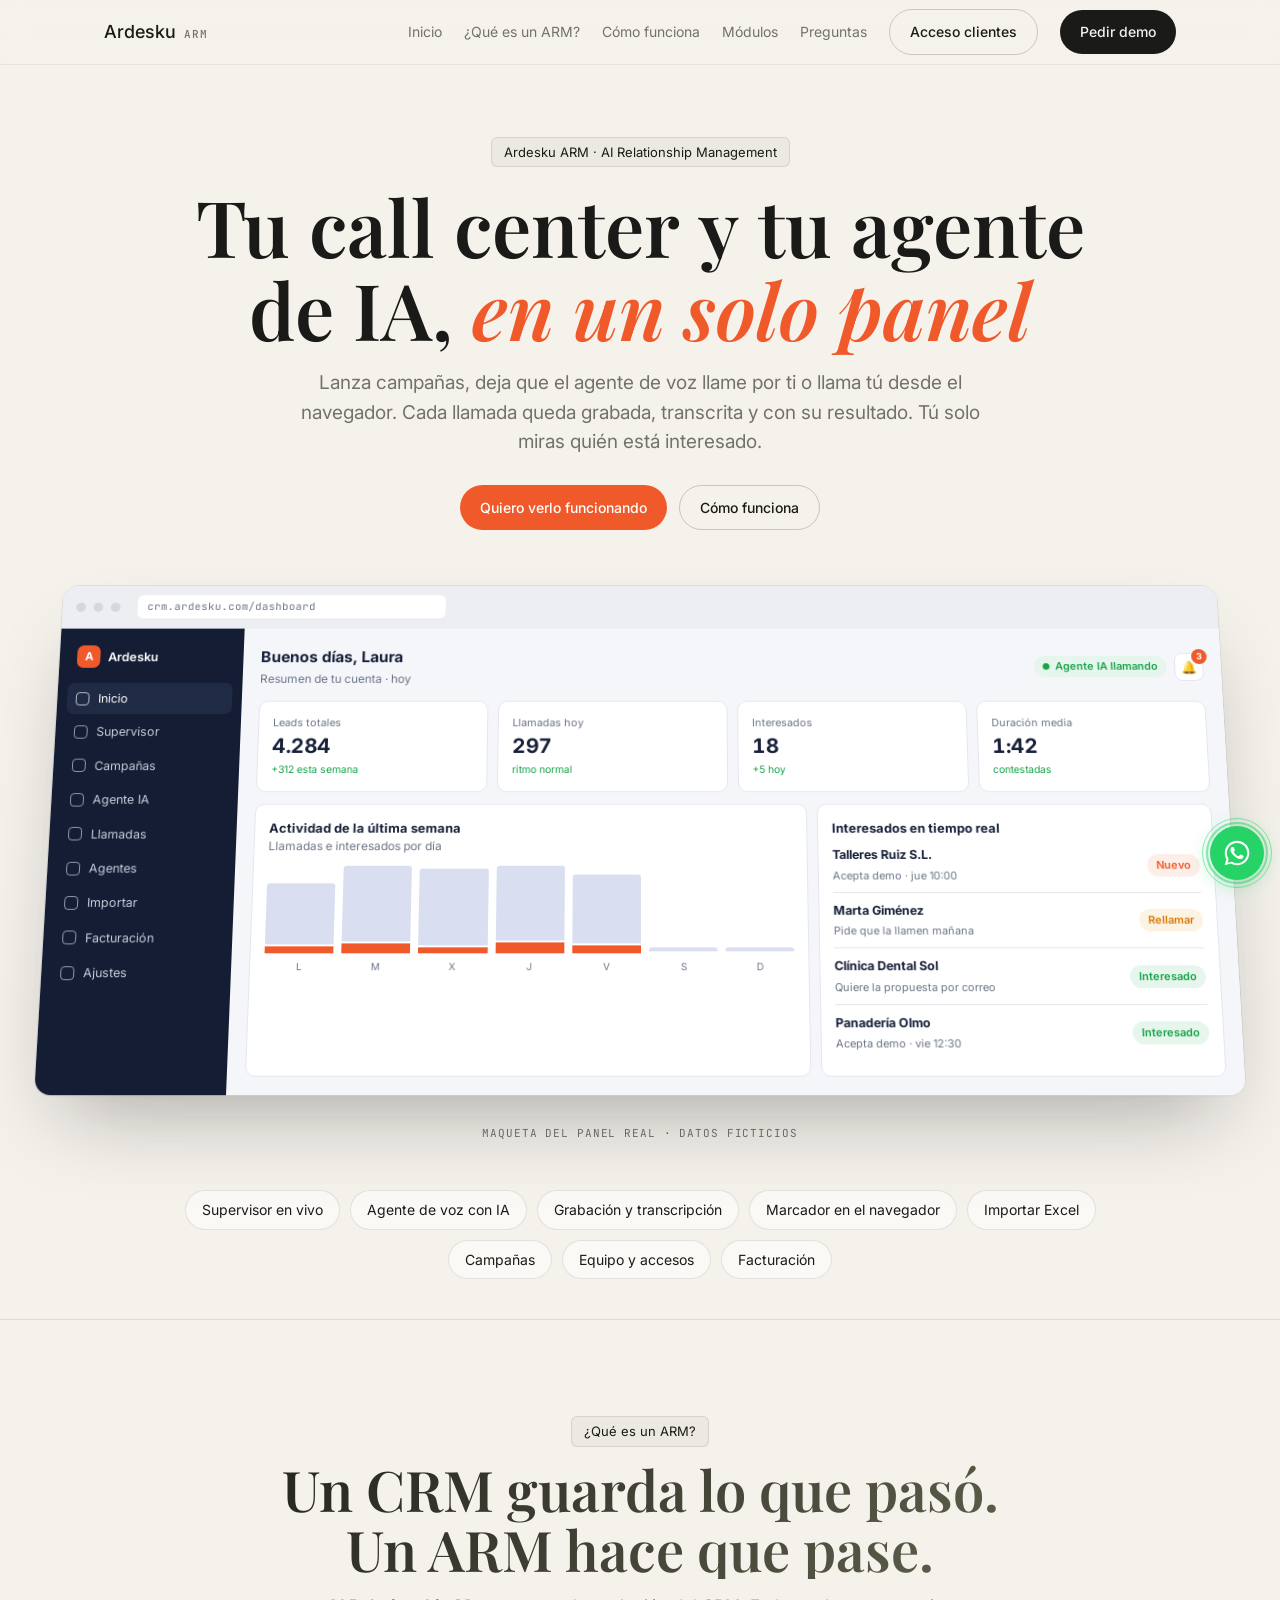
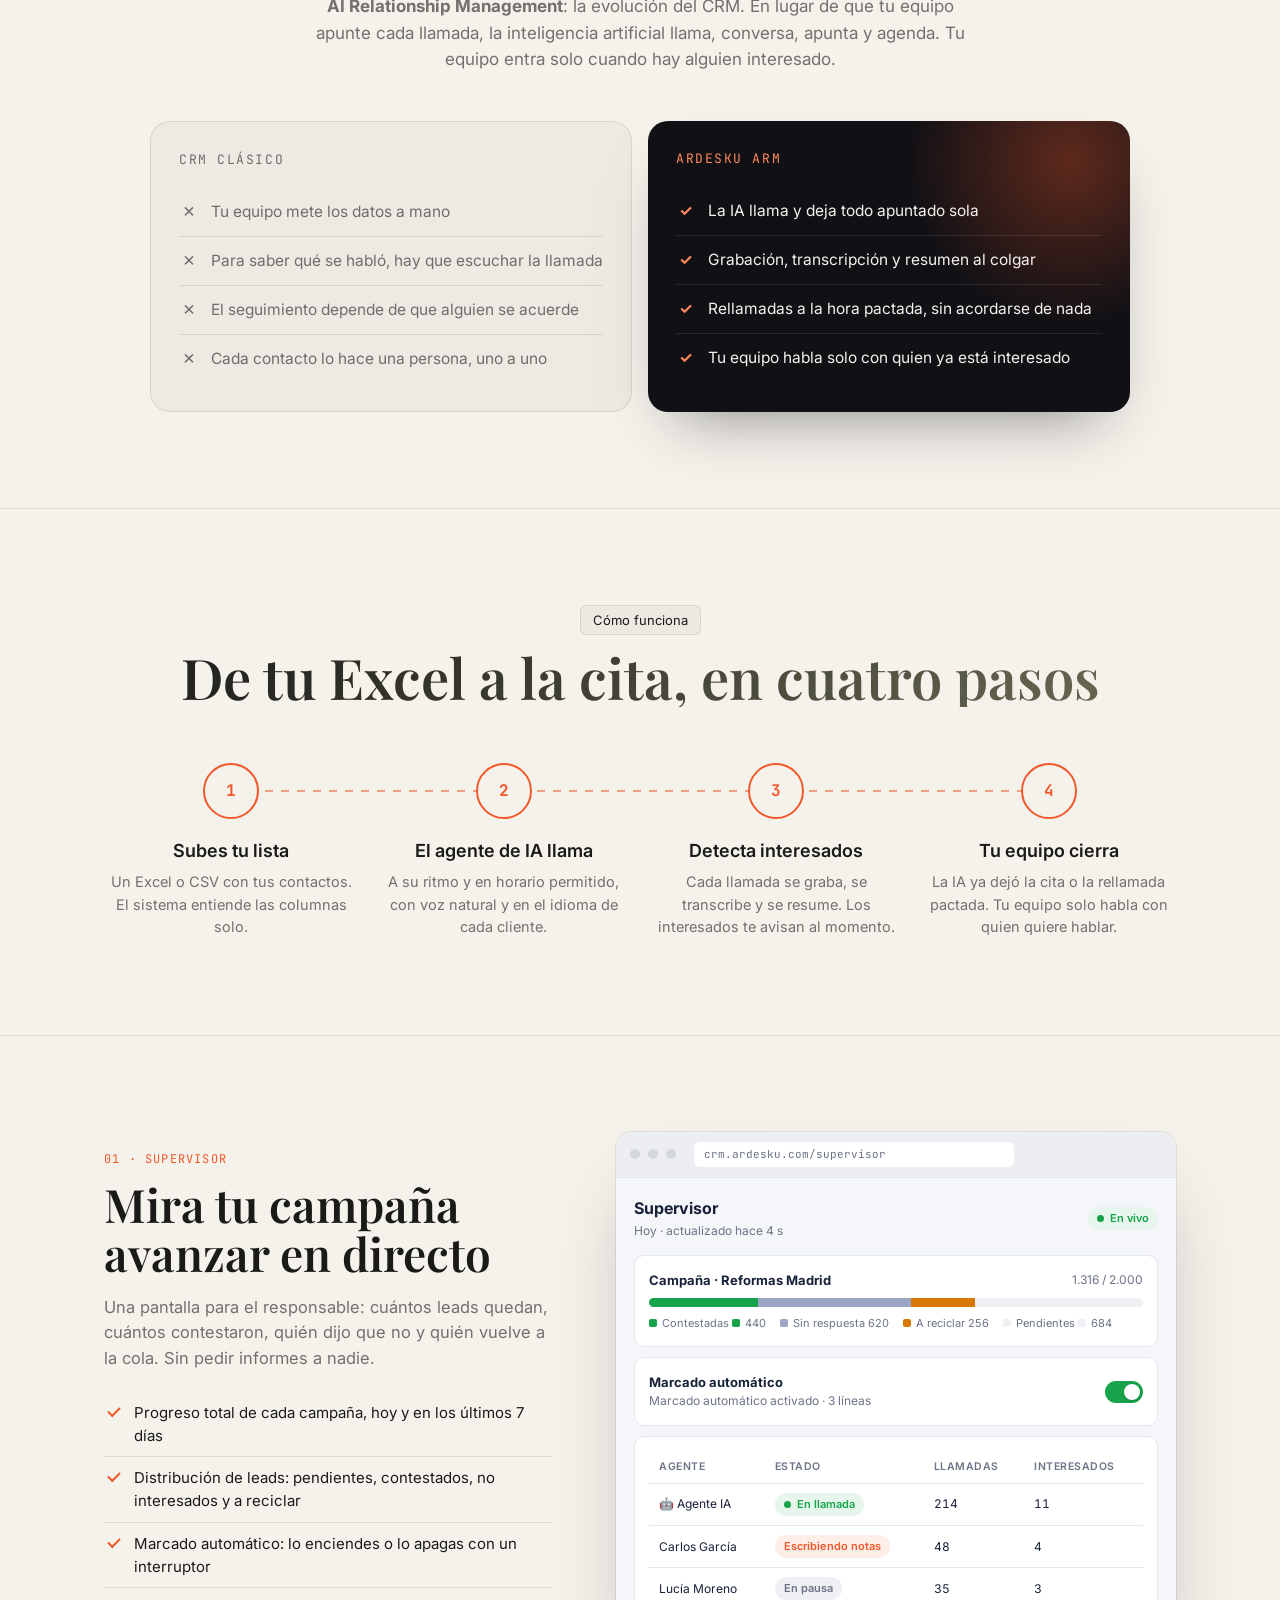
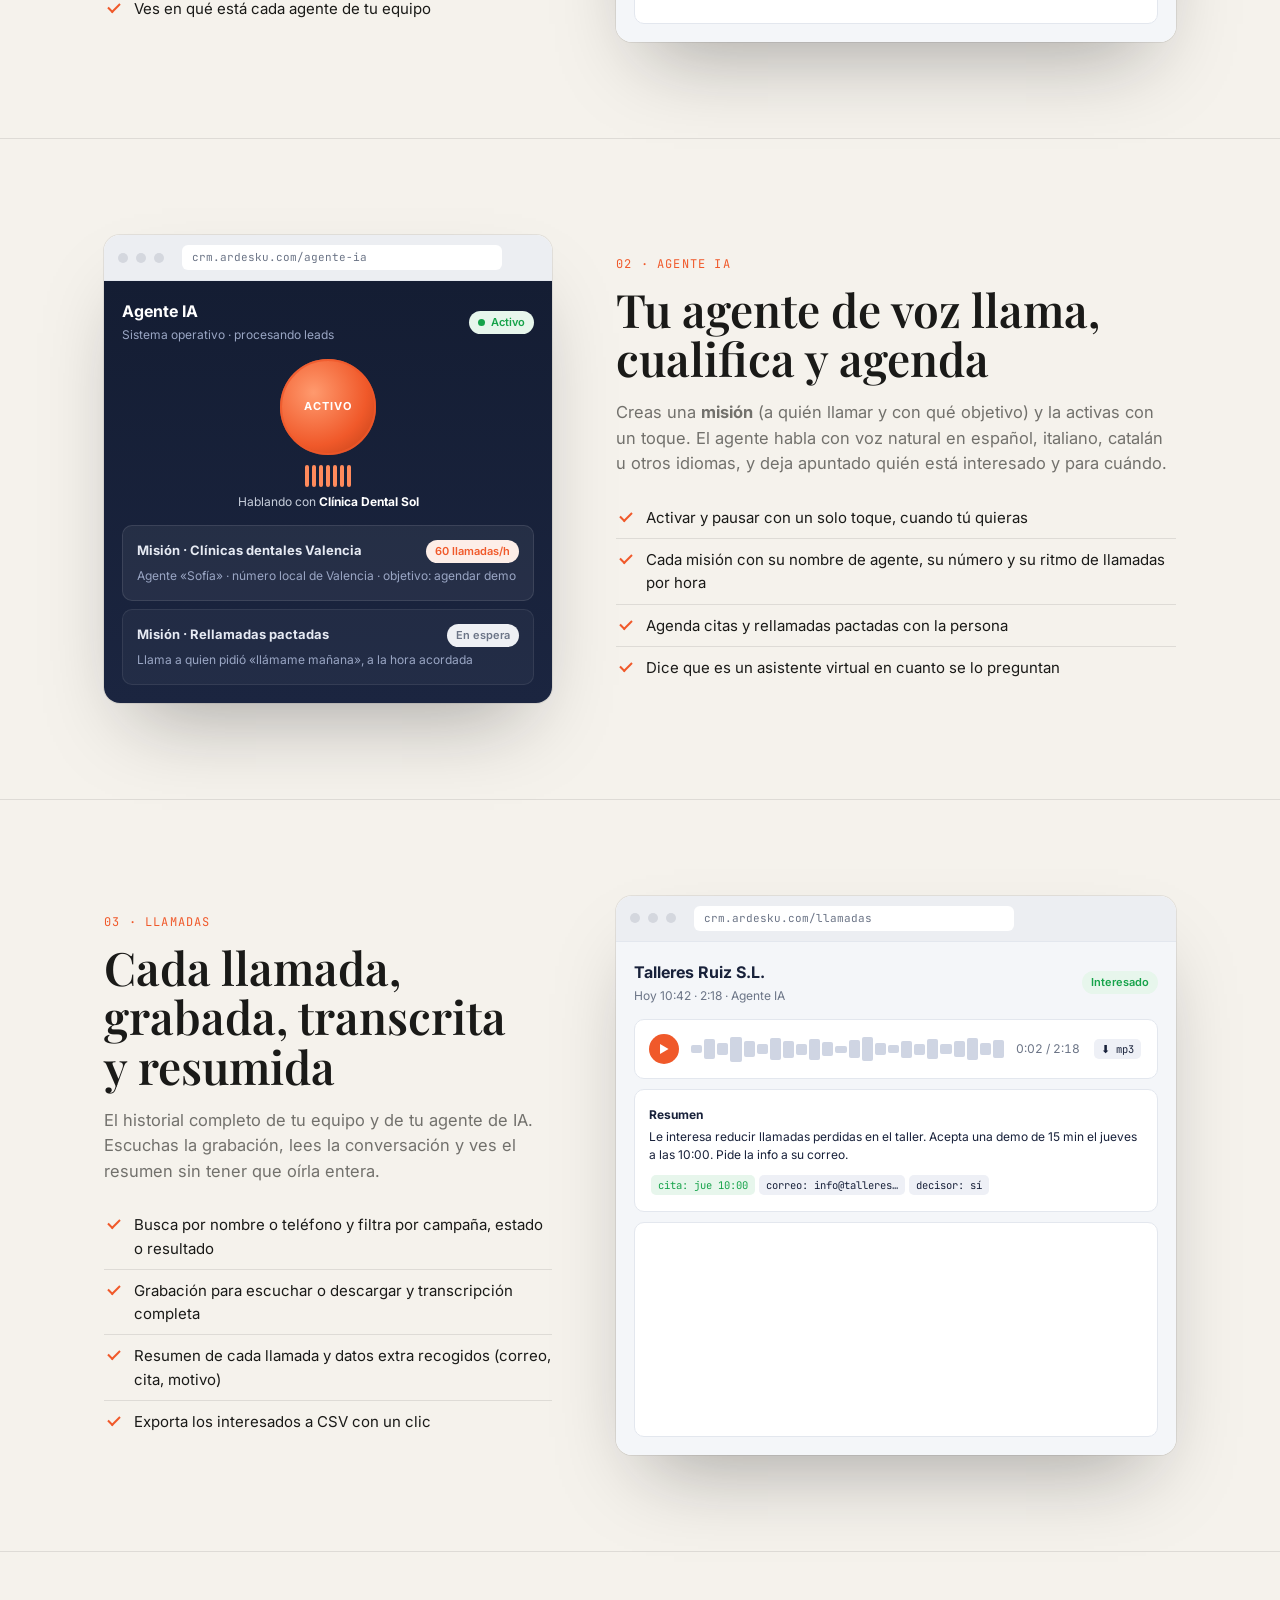
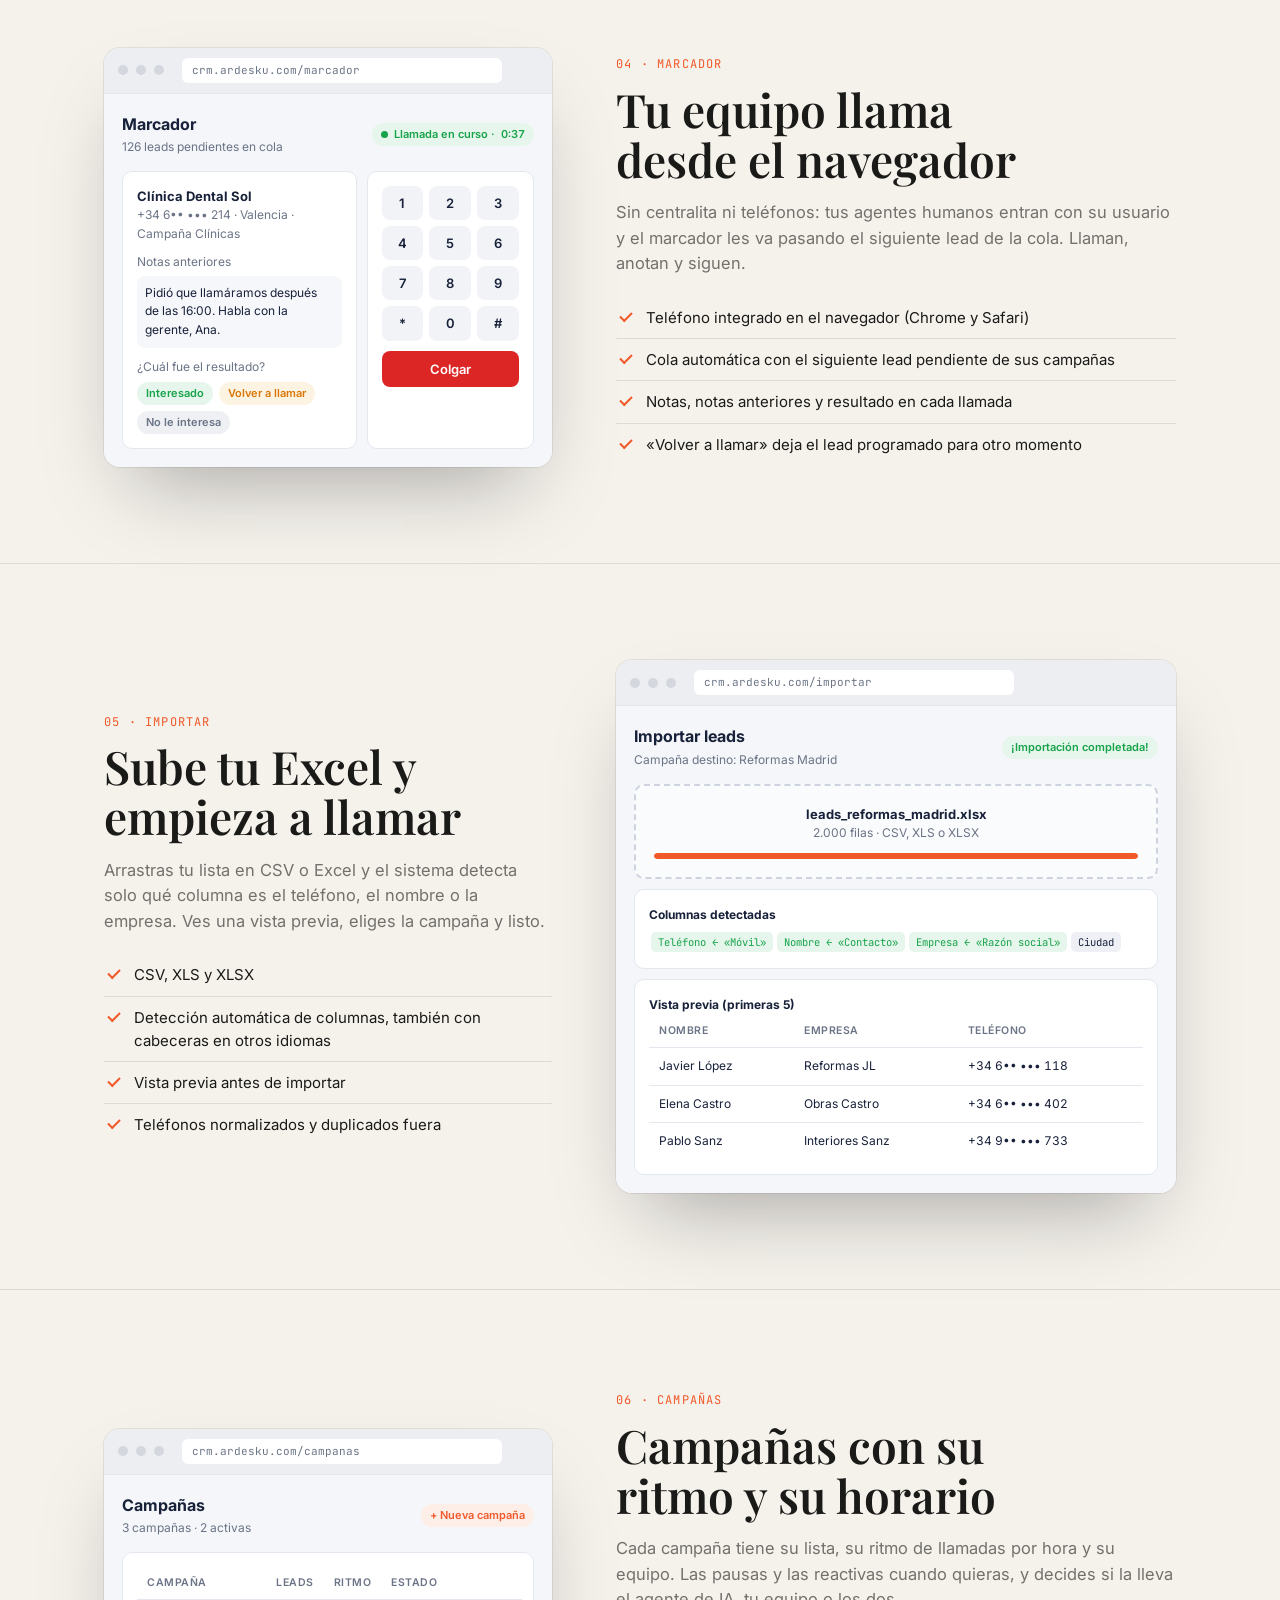
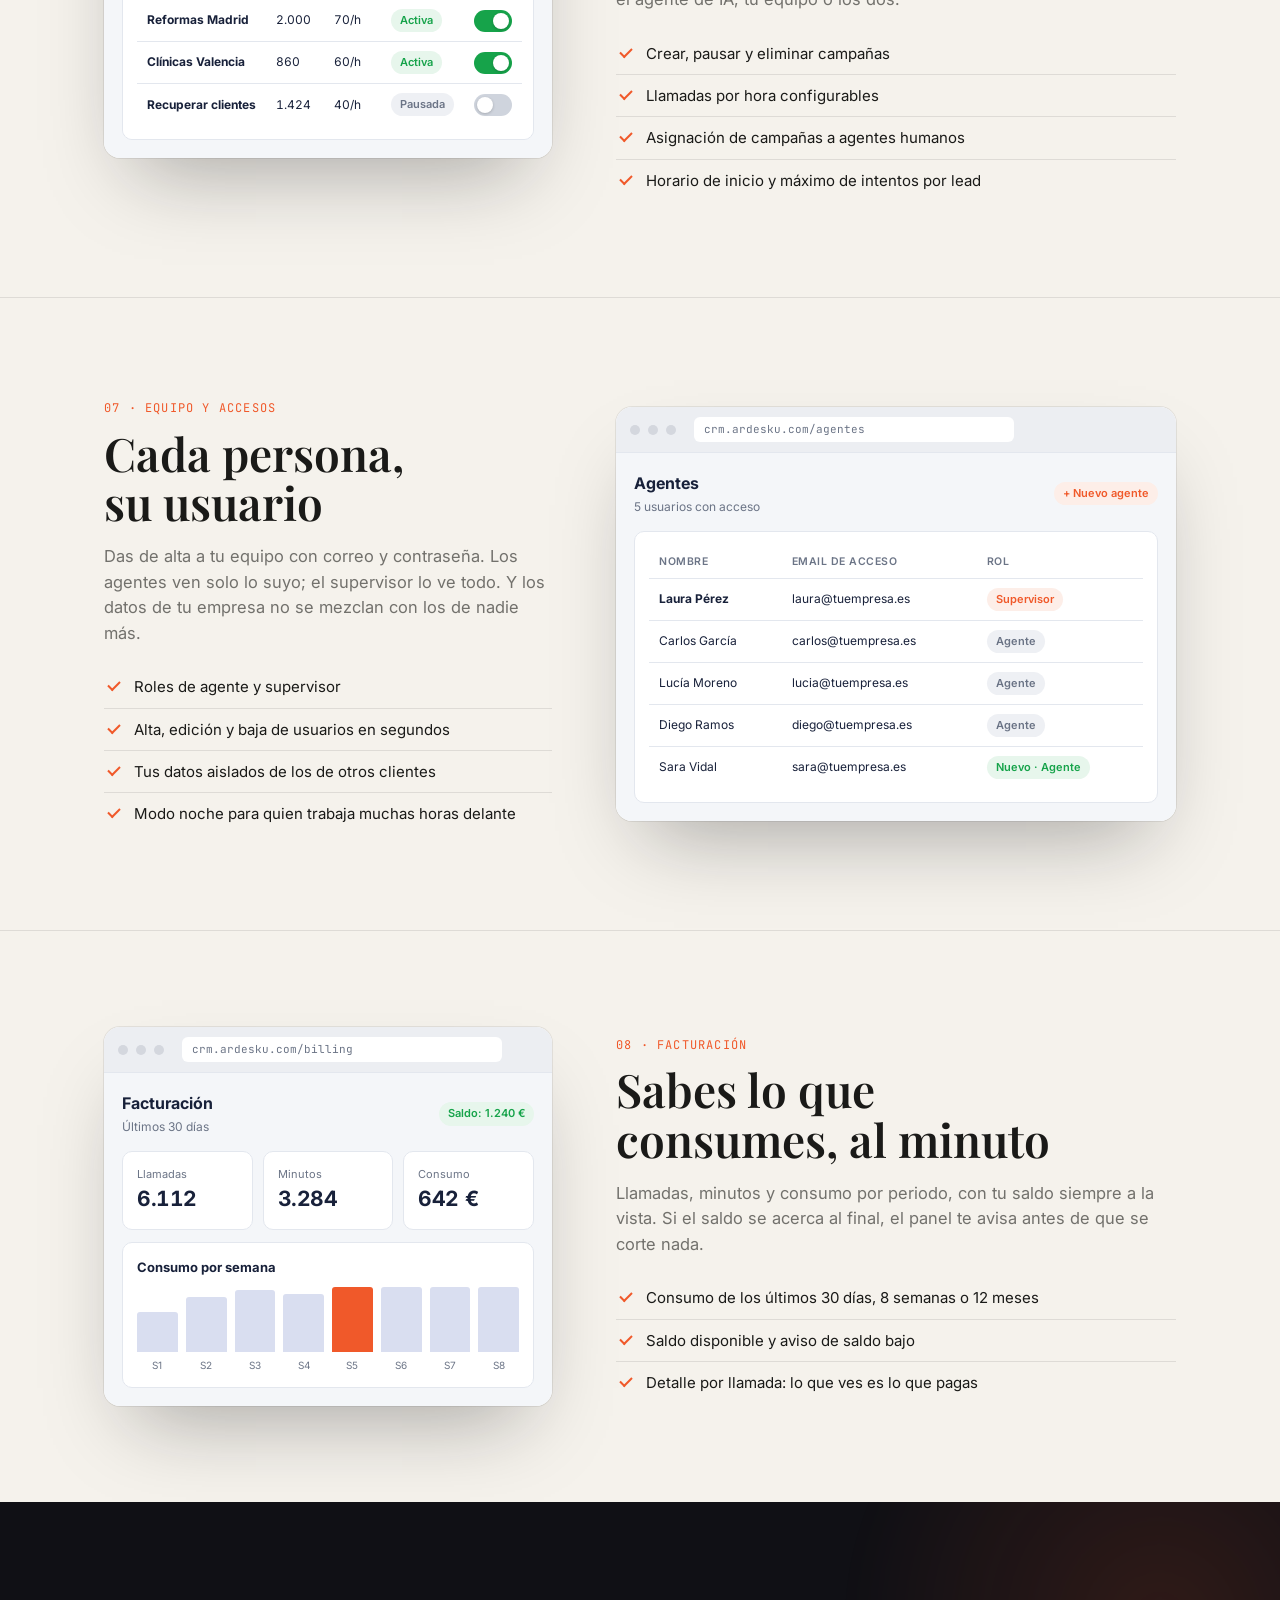
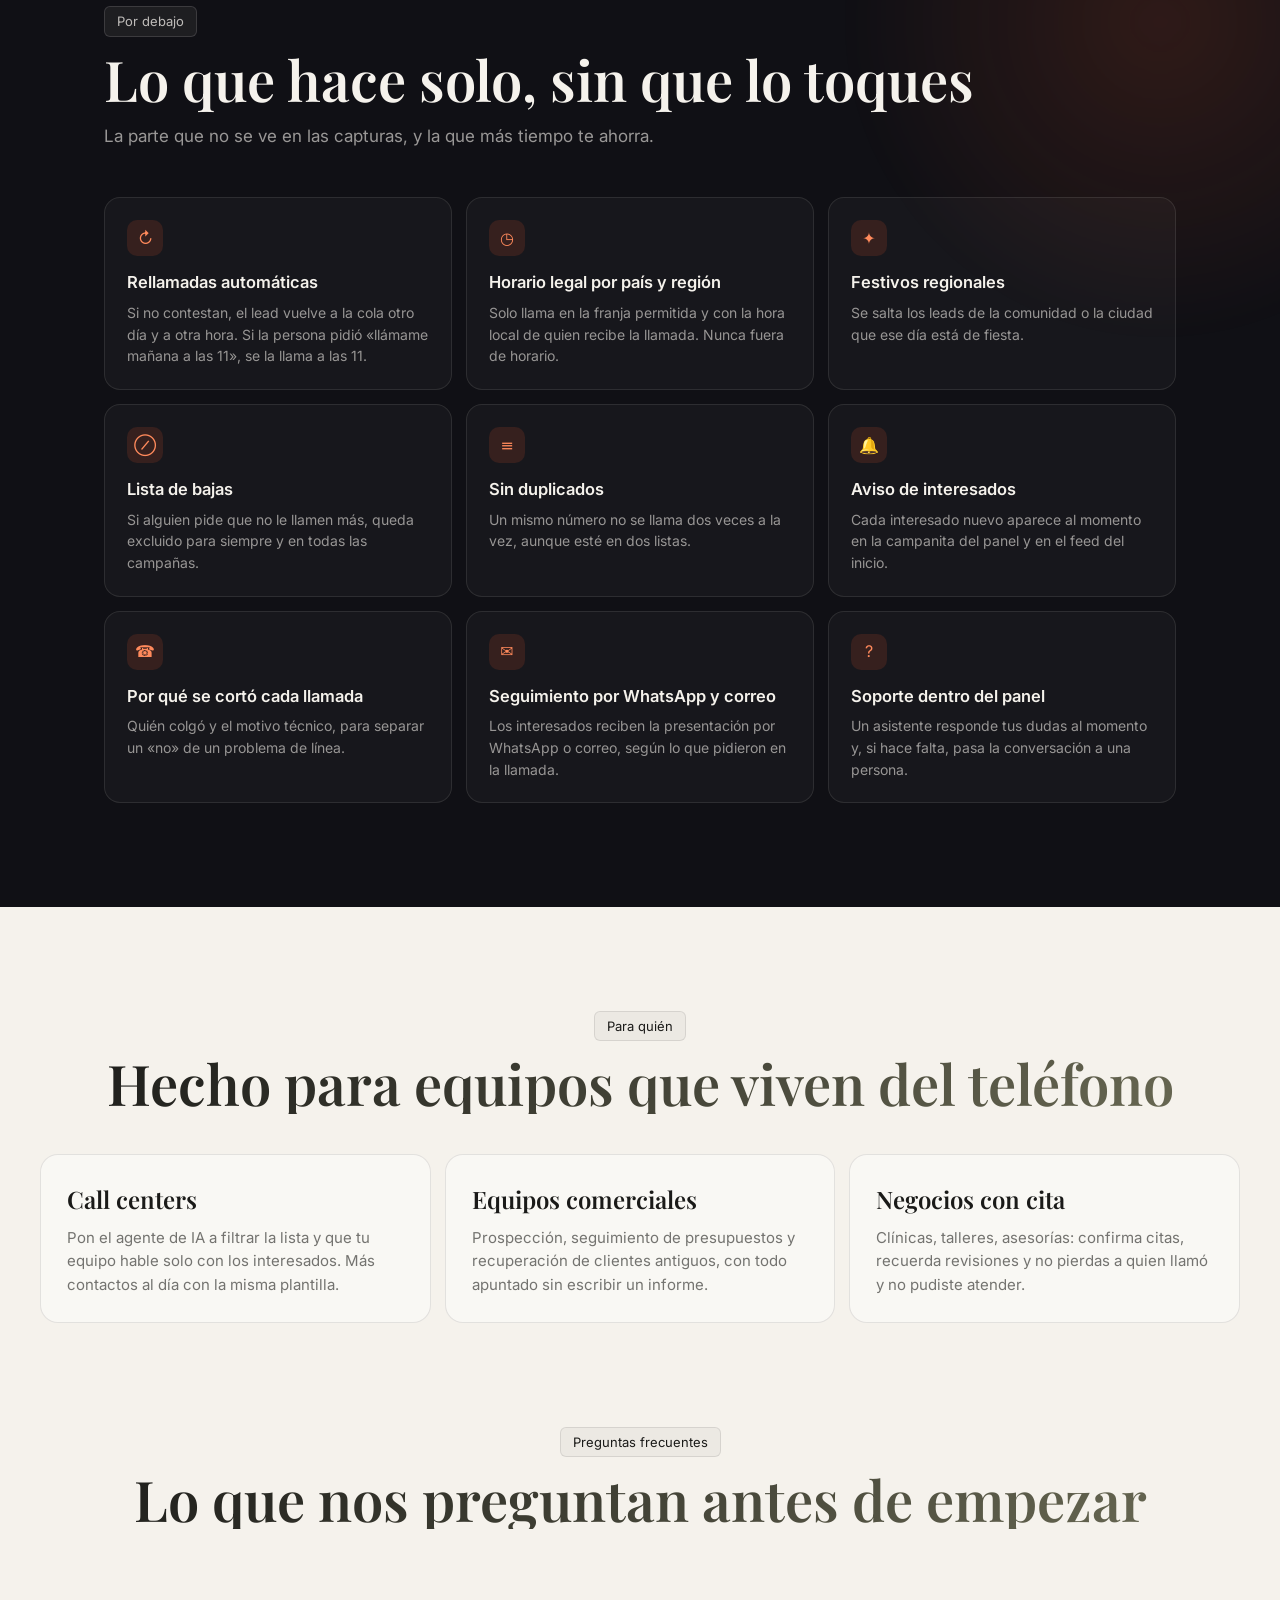
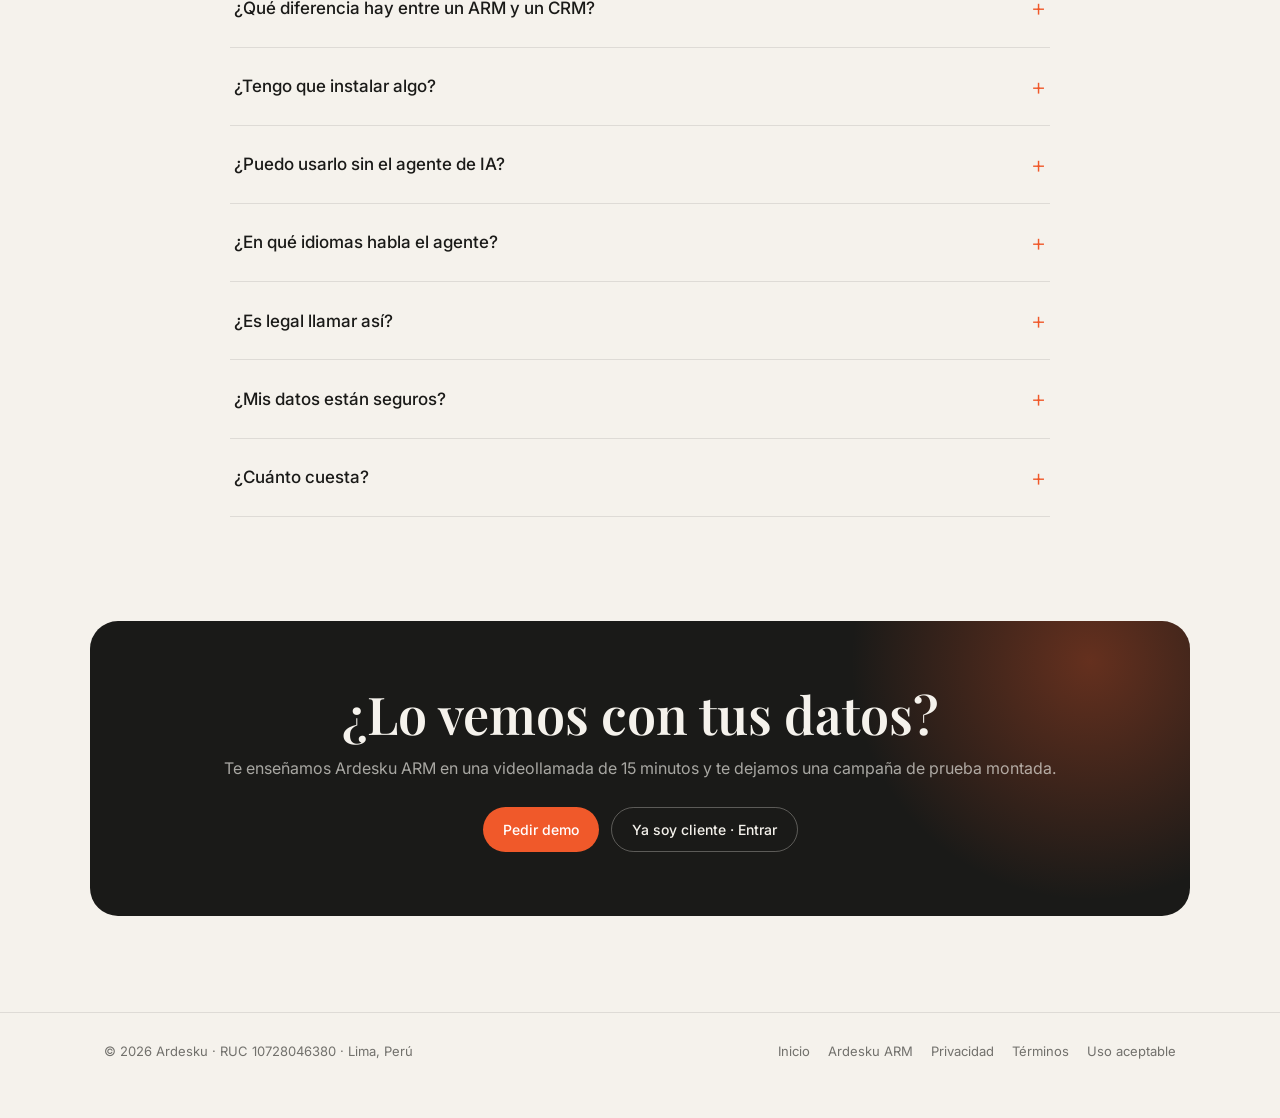
==== commit ad958cc0: "feat(web): renombrar CRM a Ardesku ARM (AI Relationship Management) Sección «¿Qué es un ARM?» compar" ====
--- a/crm.html
+++ b/crm.html
@@ -3,15 +3,15 @@
 <head>
   <meta charset="UTF-8" />
   <meta name="viewport" content="width=device-width, initial-scale=1.0" />
-  <title>CRM Ardesku — Panel para call center con agente de IA</title>
-  <meta name="description" content="CRM Ardesku: campañas, agente de voz con IA, marcador en el navegador, grabaciones con transcripción, supervisor en vivo y facturación por llamada. Todo en un panel con acceso por usuario." />
+  <title>Ardesku ARM — AI Relationship Management, el CRM que trabaja por ti</title>
+  <meta name="description" content="Ardesku ARM (AI Relationship Management): el CRM con IA que llama, cualifica y agenda por ti. Campañas, agente de voz con IA, marcador en el navegador, grabaciones con transcripción, supervisor en vivo y facturación por llamada. Todo en un panel con acceso por usuario." />
   <meta name="theme-color" content="#101015" />
   <link rel="canonical" href="https://ardesku.com/crm" />
   <meta name="robots" content="index,follow" />
   <meta property="og:type" content="website" />
   <meta property="og:site_name" content="Ardesku" />
   <meta property="og:locale" content="es_ES" />
-  <meta property="og:title" content="CRM Ardesku — tu call center y tu agente de IA en un solo panel" />
+  <meta property="og:title" content="Ardesku ARM — el CRM que trabaja por ti" />
   <meta property="og:description" content="Campañas, agente de voz con IA, marcador en el navegador, grabaciones con transcripción y supervisor en vivo." />
   <meta property="og:url" content="https://ardesku.com/crm" />
   <meta property="og:image" content="https://ardesku.com/media/og.jpg" />
@@ -25,11 +25,12 @@
   {
     "@context": "https://schema.org",
     "@type": "SoftwareApplication",
-    "name": "CRM Ardesku",
+    "name": "Ardesku ARM",
+    "alternateName": ["AI Relationship Management", "CRM Ardesku"],
     "url": "https://ardesku.com/crm",
     "applicationCategory": "BusinessApplication",
     "operatingSystem": "Web",
-    "description": "CRM para call center con agente de voz con IA, marcador en el navegador, grabaciones con transcripción, supervisor en vivo y facturación por llamada.",
+    "description": "AI Relationship Management: CRM para call center con agente de voz con IA, marcador en el navegador, grabaciones con transcripción, supervisor en vivo y facturación por llamada.",
     "inLanguage": ["es", "it", "ca"],
     "provider": { "@type": "Organization", "name": "Ardesku", "url": "https://ardesku.com" }
   }
@@ -101,6 +102,24 @@
     .chips{display:flex;flex-wrap:wrap;gap:10px;justify-content:center;margin:48px auto 0;max-width:960px}
     .chips a{font-size:14px;padding:8px 16px;border-radius:999px;border:1px solid var(--border);background:rgba(255,255,255,.5);transition:background .3s,border-color .3s,transform .3s var(--ease)}
     .chips a:hover{background:#fff;border-color:rgba(26,26,24,.25);transform:translateY(-2px)}
+
+
+    /* qué es un ARM */
+    .vs{padding:96px 0;border-top:1px solid var(--border)}
+    .vs h2{font-size:clamp(32px,4.4vw,56px);line-height:1.08;font-weight:600}
+    .vs .lead{color:var(--muted);font-size:17px;max-width:680px;margin:14px auto 0}
+    .vs-g{display:grid;grid-template-columns:1fr 1fr;gap:16px;max-width:980px;margin:48px auto 0}
+    .vs-c{border-radius:20px;padding:28px}
+    .vs-c h3{font-size:13px;font-family:var(--mono);letter-spacing:.12em;text-transform:uppercase;margin-bottom:18px}
+    .vs-c li{display:flex;gap:12px;padding:12px 0;border-bottom:1px solid var(--border);font-size:15.5px}
+    .vs-c li:last-child{border:0}
+    .vs-c li b{flex:none;width:20px;text-align:center}
+    .vs-old{background:rgba(26,26,24,.03);border:1px solid var(--border);color:var(--muted)}
+    .vs-new{background:var(--ink);color:#f5f2ec;position:relative;overflow:hidden;box-shadow:0 30px 60px -30px rgba(16,16,21,.5)}
+    .vs-new::before{content:"";position:absolute;width:360px;height:360px;right:-120px;top:-140px;border-radius:50%;background:radial-gradient(circle,rgba(240,89,42,.35),transparent 65%);animation:blob 9s ease-in-out infinite alternate}
+    .vs-new h3{color:#ff8a5c;position:relative}.vs-new ul{position:relative}
+    .vs-new li{border-color:rgba(245,242,236,.1)}.vs-new li b{color:#ff8a5c}
+    @media (max-width:760px){.vs-g{grid-template-columns:1fr}}
 
     /* cómo funciona */
     .flow{padding:96px 0;border-top:1px solid var(--border)}
@@ -312,9 +331,10 @@
 
 <header class="top">
   <div class="wrap">
-    <a href="/" class="logo">Ardesku<small>CRM</small></a>
+    <a href="/" class="logo">Ardesku<small>ARM</small></a>
     <nav class="top-nav" aria-label="Principal">
       <a class="l" href="/">Inicio</a>
+      <a class="l" href="#que-es">¿Qué es un ARM?</a>
       <a class="l" href="#como">Cómo funciona</a>
       <a class="l" href="#supervisor">Módulos</a>
       <a class="l" href="#preguntas">Preguntas</a>
@@ -325,7 +345,7 @@
 </header>
 
 <div class="modbar" id="modbar" aria-hidden="true">
-  <nav aria-label="Módulos del CRM">
+  <nav aria-label="Módulos de Ardesku ARM">
     <a href="#supervisor">Supervisor</a><a href="#agente-ia">Agente IA</a><a href="#llamadas">Llamadas</a><a href="#marcador">Marcador</a><a href="#importar">Importar</a><a href="#campanas">Campañas</a><a href="#equipo">Equipo</a><a href="#facturacion">Facturación</a><a href="#automatico">Automático</a><a href="#preguntas">Preguntas</a>
   </nav>
 </div>
@@ -335,7 +355,7 @@
 <section class="hero wrap" id="inicio">
   <i class="blob" aria-hidden="true" style="width:520px;height:520px;left:-180px;top:-60px;background:radial-gradient(circle,rgba(240,89,42,.16),transparent 70%)"></i>
   <i class="blob" aria-hidden="true" style="width:600px;height:600px;right:-220px;top:120px;background:radial-gradient(circle,rgba(94,106,210,.14),transparent 70%);animation-duration:15s"></i>
-  <span class="label he" style="animation-delay:.05s">CRM Ardesku</span>
+  <span class="label he" style="animation-delay:.05s">Ardesku ARM · AI Relationship Management</span>
   <h1 aria-label="Tu call center y tu agente de IA, en un solo panel"><span aria-hidden="true"><span class="w" style="--i:0">Tu</span> <span class="w" style="--i:1">call</span> <span class="w" style="--i:2">center</span> <span class="w" style="--i:3">y</span> <span class="w" style="--i:4">tu</span> <span class="w" style="--i:5">agente</span> <span class="w" style="--i:6">de</span> <span class="w" style="--i:7">IA,</span> <span class="w o" style="--i:8">en</span> <span class="w o" style="--i:9">un</span> <span class="w o" style="--i:10">solo</span> <span class="w o" style="--i:11">panel</span></span></h1>
   <p class="sub he he1">Lanza campañas, deja que el agente de voz llame por ti o llama tú desde el navegador. Cada llamada queda grabada, transcrita y con su resultado. Tú solo miras quién está interesado.</p>
   <div class="ctas he he2">
@@ -391,6 +411,31 @@
   </nav>
 </section>
 
+<!-- ═══════════ QUÉ ES UN ARM ═══════════ -->
+<section class="vs" id="que-es">
+  <div class="wrap" style="text-align:center">
+    <span class="label">¿Qué es un ARM?</span>
+    <h2 class="serif grad reveal">Un CRM guarda lo que pasó. Un ARM hace que pase.</h2>
+    <p class="lead reveal"><b>AI Relationship Management</b>: la evolución del CRM. En lugar de que tu equipo apunte cada llamada, la inteligencia artificial llama, conversa, apunta y agenda. Tu equipo entra solo cuando hay alguien interesado.</p>
+  </div>
+  <div class="wrap">
+    <div class="vs-g">
+      <div class="vs-c vs-old reveal"><h3>CRM clásico</h3><ul>
+        <li><b>✕</b>Tu equipo mete los datos a mano</li>
+        <li><b>✕</b>Para saber qué se habló, hay que escuchar la llamada</li>
+        <li><b>✕</b>El seguimiento depende de que alguien se acuerde</li>
+        <li><b>✕</b>Cada contacto lo hace una persona, uno a uno</li>
+      </ul></div>
+      <div class="vs-c vs-new reveal"><h3>Ardesku ARM</h3><ul>
+        <li><b>✓</b>La IA llama y deja todo apuntado sola</li>
+        <li><b>✓</b>Grabación, transcripción y resumen al colgar</li>
+        <li><b>✓</b>Rellamadas a la hora pactada, sin acordarse de nada</li>
+        <li><b>✓</b>Tu equipo habla solo con quien ya está interesado</li>
+      </ul></div>
+    </div>
+  </div>
+</section>
+
 <!-- ═══════════ CÓMO FUNCIONA ═══════════ -->
 <section class="flow" id="como">
   <div class="wrap">
@@ -400,7 +445,7 @@
     </div>
     <div class="steps reveal">
       <span class="runner" aria-hidden="true"></span>
-      <div class="step"><div class="n" style="--d:0s">1</div><div><h3>Subes tu lista</h3><p>Un Excel o CSV con tus contactos. El CRM entiende las columnas solo.</p></div></div>
+      <div class="step"><div class="n" style="--d:0s">1</div><div><h3>Subes tu lista</h3><p>Un Excel o CSV con tus contactos. El sistema entiende las columnas solo.</p></div></div>
       <div class="step"><div class="n" style="--d:1.5s">2</div><div><h3>El agente de IA llama</h3><p>A su ritmo y en horario permitido, con voz natural y en el idioma de cada cliente.</p></div></div>
       <div class="step"><div class="n" style="--d:3s">3</div><div><h3>Detecta interesados</h3><p>Cada llamada se graba, se transcribe y se resume. Los interesados te avisan al momento.</p></div></div>
       <div class="step"><div class="n" style="--d:4.6s">4</div><div><h3>Tu equipo cierra</h3><p>La IA ya dejó la cita o la rellamada pactada. Tu equipo solo habla con quien quiere hablar.</p></div></div>
@@ -567,7 +612,7 @@
     <div class="txt reveal">
       <span class="num">05 · IMPORTAR</span>
       <h2 class="serif">Sube tu Excel y empieza a llamar</h2>
-      <p>Arrastras tu lista en CSV o Excel y el CRM detecta solo qué columna es el teléfono, el nombre o la empresa. Ves una vista previa, eliges la campaña y listo.</p>
+      <p>Arrastras tu lista en CSV o Excel y el sistema detecta solo qué columna es el teléfono, el nombre o la empresa. Ves una vista previa, eliges la campaña y listo.</p>
       <ul class="pts">
         <li>CSV, XLS y XLSX</li>
         <li>Detección automática de columnas, también con cabeceras en otros idiomas</li>
@@ -737,8 +782,9 @@
     <h2 class="serif grad reveal">Lo que nos preguntan antes de empezar</h2>
   </div>
   <div class="faq-l reveal">
-    <details><summary>¿Tengo que instalar algo?</summary><p>No. El CRM funciona en el navegador (Chrome o Safari). Tu equipo entra en crm.ardesku.com con su usuario y llama desde ahí, sin centralita ni teléfonos.</p></details>
-    <details><summary>¿Puedo usar el CRM sin el agente de IA?</summary><p>Sí. Puedes trabajar solo con tu equipo y el marcador, y activar el agente de IA cuando quieras para que filtre la lista por ti.</p></details>
+    <details><summary>¿Qué diferencia hay entre un ARM y un CRM?</summary><p>Un CRM es una base de datos donde tu equipo apunta lo que hace. Ardesku ARM tiene todo lo de un CRM (leads, campañas, historial, usuarios), pero además trabaja solo: el agente de IA llama, cualifica, apunta el resultado y agenda la cita. Tú decides cuánto hace la IA y cuánto tu equipo.</p></details>
+    <details><summary>¿Tengo que instalar algo?</summary><p>No. Ardesku ARM funciona en el navegador (Chrome o Safari). Tu equipo entra en crm.ardesku.com con su usuario y llama desde ahí, sin centralita ni teléfonos.</p></details>
+    <details><summary>¿Puedo usarlo sin el agente de IA?</summary><p>Sí. Puedes trabajar solo con tu equipo y el marcador, y activar el agente de IA cuando quieras para que filtre la lista por ti.</p></details>
     <details><summary>¿En qué idiomas habla el agente?</summary><p>Español, italiano y catalán ya están funcionando en campañas y demos. Otros idiomas se preparan bajo petición, con la voz y el acento que encajen con tus clientes.</p></details>
     <details><summary>¿Es legal llamar así?</summary><p>El sistema solo llama en el horario permitido de cada país y región, respeta los festivos, guarda para siempre las peticiones de baja y el agente dice que es un asistente virtual si se lo preguntan. Lo contamos con detalle en <a href="/#cumplimiento">cumplimiento</a> y en la <a href="/uso-aceptable">política de uso aceptable</a>.</p></details>
     <details><summary>¿Mis datos están seguros?</summary><p>Cada cliente tiene sus datos aislados: ni otros clientes ni sus agentes pueden verlos. El acceso es con usuario y contraseña, y puedes dar de baja a cualquiera al momento. Más detalles en la <a href="/privacidad">política de privacidad</a>.</p></details>
@@ -748,7 +794,7 @@
 
 <section class="cta reveal">
   <h2 class="serif">¿Lo vemos con tus datos?</h2>
-  <p>Te enseñamos el CRM en una videollamada de 15 minutos y te dejamos una campaña de prueba montada.</p>
+  <p>Te enseñamos Ardesku ARM en una videollamada de 15 minutos y te dejamos una campaña de prueba montada.</p>
   <div class="ctas">
     <a class="btn btn-or" href="/#contacto">Pedir demo</a>
     <a class="btn btn-ghost" href="https://crm.ardesku.com" target="_blank" rel="noopener">Ya soy cliente · Entrar</a>
@@ -759,11 +805,11 @@
 <footer class="pie">
   <div class="wrap">
     <span>© 2026 Ardesku · RUC 10728046380 · Lima, Perú</span>
-    <nav aria-label="Pie"><a href="/">Inicio</a><a href="/crm">CRM Ardesku</a><a href="/privacidad">Privacidad</a><a href="/terminos">Términos</a><a href="/uso-aceptable">Uso aceptable</a></nav>
+    <nav aria-label="Pie"><a href="/">Inicio</a><a href="/crm">Ardesku ARM</a><a href="/privacidad">Privacidad</a><a href="/terminos">Términos</a><a href="/uso-aceptable">Uso aceptable</a></nav>
   </div>
 </footer>
 
-<a id="wa" href="https://wa.me/51924545648?text=Hola%2C%20quiero%20ver%20el%20CRM%20de%20Ardesku" target="_blank" rel="noopener" aria-label="Escríbenos por WhatsApp"><svg viewBox="0 0 24 24" aria-hidden="true"><path d="M17.47 14.38c-.3-.15-1.76-.87-2.03-.97-.27-.1-.47-.15-.67.15-.2.3-.77.97-.94 1.17-.17.2-.35.22-.65.07-.3-.15-1.26-.46-2.4-1.48-.89-.79-1.49-1.77-1.66-2.07-.17-.3-.02-.46.13-.61.13-.13.3-.35.45-.52.15-.17.2-.3.3-.5.1-.2.05-.37-.02-.52-.08-.15-.67-1.62-.92-2.22-.24-.58-.49-.5-.67-.51h-.57c-.2 0-.52.07-.79.37-.27.3-1.04 1.02-1.04 2.48s1.07 2.88 1.21 3.08c.15.2 2.1 3.2 5.08 4.49.71.31 1.26.49 1.69.63.71.23 1.36.2 1.87.12.57-.08 1.76-.72 2.01-1.42.25-.7.25-1.29.17-1.42-.07-.13-.27-.2-.57-.35zM12.05 21.5h-.01a9.4 9.4 0 0 1-4.8-1.31l-.34-.2-3.57.94.95-3.48-.22-.36a9.38 9.38 0 0 1-1.44-5.01c0-5.19 4.23-9.42 9.43-9.42 2.52 0 4.88.98 6.66 2.76a9.36 9.36 0 0 1 2.76 6.67c0 5.2-4.23 9.42-9.42 9.42zm8.02-17.44A11.27 11.27 0 0 0 12.05.75C5.8.75.72 5.83.72 12.08c0 2 .52 3.95 1.52 5.66L.62 23.25l5.64-1.48a11.3 11.3 0 0 0 5.78 1.47h.01c6.25 0 11.33-5.08 11.33-11.33 0-3.03-1.18-5.87-3.31-8z"/></svg></a>
+<a id="wa" href="https://wa.me/51924545648?text=Hola%2C%20quiero%20ver%20Ardesku%20ARM" target="_blank" rel="noopener" aria-label="Escríbenos por WhatsApp"><svg viewBox="0 0 24 24" aria-hidden="true"><path d="M17.47 14.38c-.3-.15-1.76-.87-2.03-.97-.27-.1-.47-.15-.67.15-.2.3-.77.97-.94 1.17-.17.2-.35.22-.65.07-.3-.15-1.26-.46-2.4-1.48-.89-.79-1.49-1.77-1.66-2.07-.17-.3-.02-.46.13-.61.13-.13.3-.35.45-.52.15-.17.2-.3.3-.5.1-.2.05-.37-.02-.52-.08-.15-.67-1.62-.92-2.22-.24-.58-.49-.5-.67-.51h-.57c-.2 0-.52.07-.79.37-.27.3-1.04 1.02-1.04 2.48s1.07 2.88 1.21 3.08c.15.2 2.1 3.2 5.08 4.49.71.31 1.26.49 1.69.63.71.23 1.36.2 1.87.12.57-.08 1.76-.72 2.01-1.42.25-.7.25-1.29.17-1.42-.07-.13-.27-.2-.57-.35zM12.05 21.5h-.01a9.4 9.4 0 0 1-4.8-1.31l-.34-.2-3.57.94.95-3.48-.22-.36a9.38 9.38 0 0 1-1.44-5.01c0-5.19 4.23-9.42 9.43-9.42 2.52 0 4.88.98 6.66 2.76a9.36 9.36 0 0 1 2.76 6.67c0 5.2-4.23 9.42-9.42 9.42zm8.02-17.44A11.27 11.27 0 0 0 12.05.75C5.8.75.72 5.83.72 12.08c0 2 .52 3.95 1.52 5.66L.62 23.25l5.64-1.48a11.3 11.3 0 0 0 5.78 1.47h.01c6.25 0 11.33-5.08 11.33-11.33 0-3.03-1.18-5.87-3.31-8z"/></svg></a>
 
 <script>
 (function(){
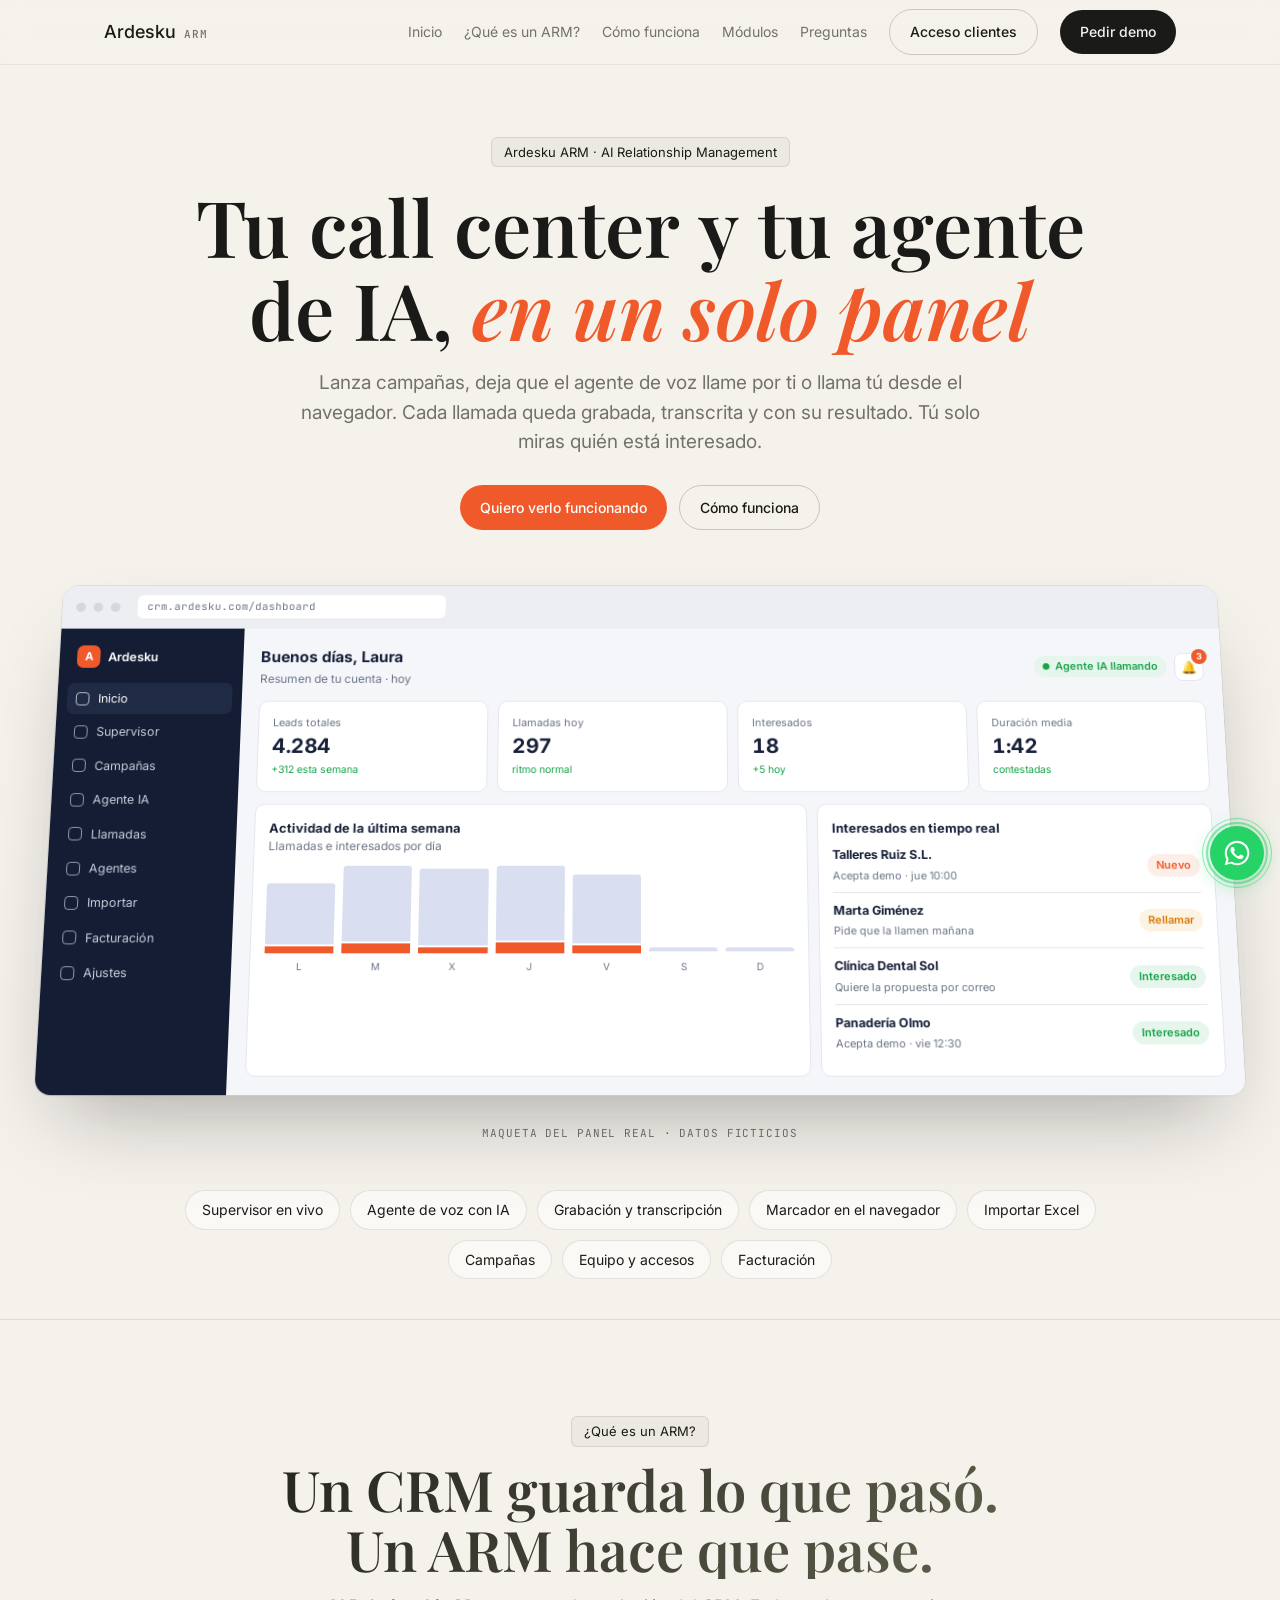
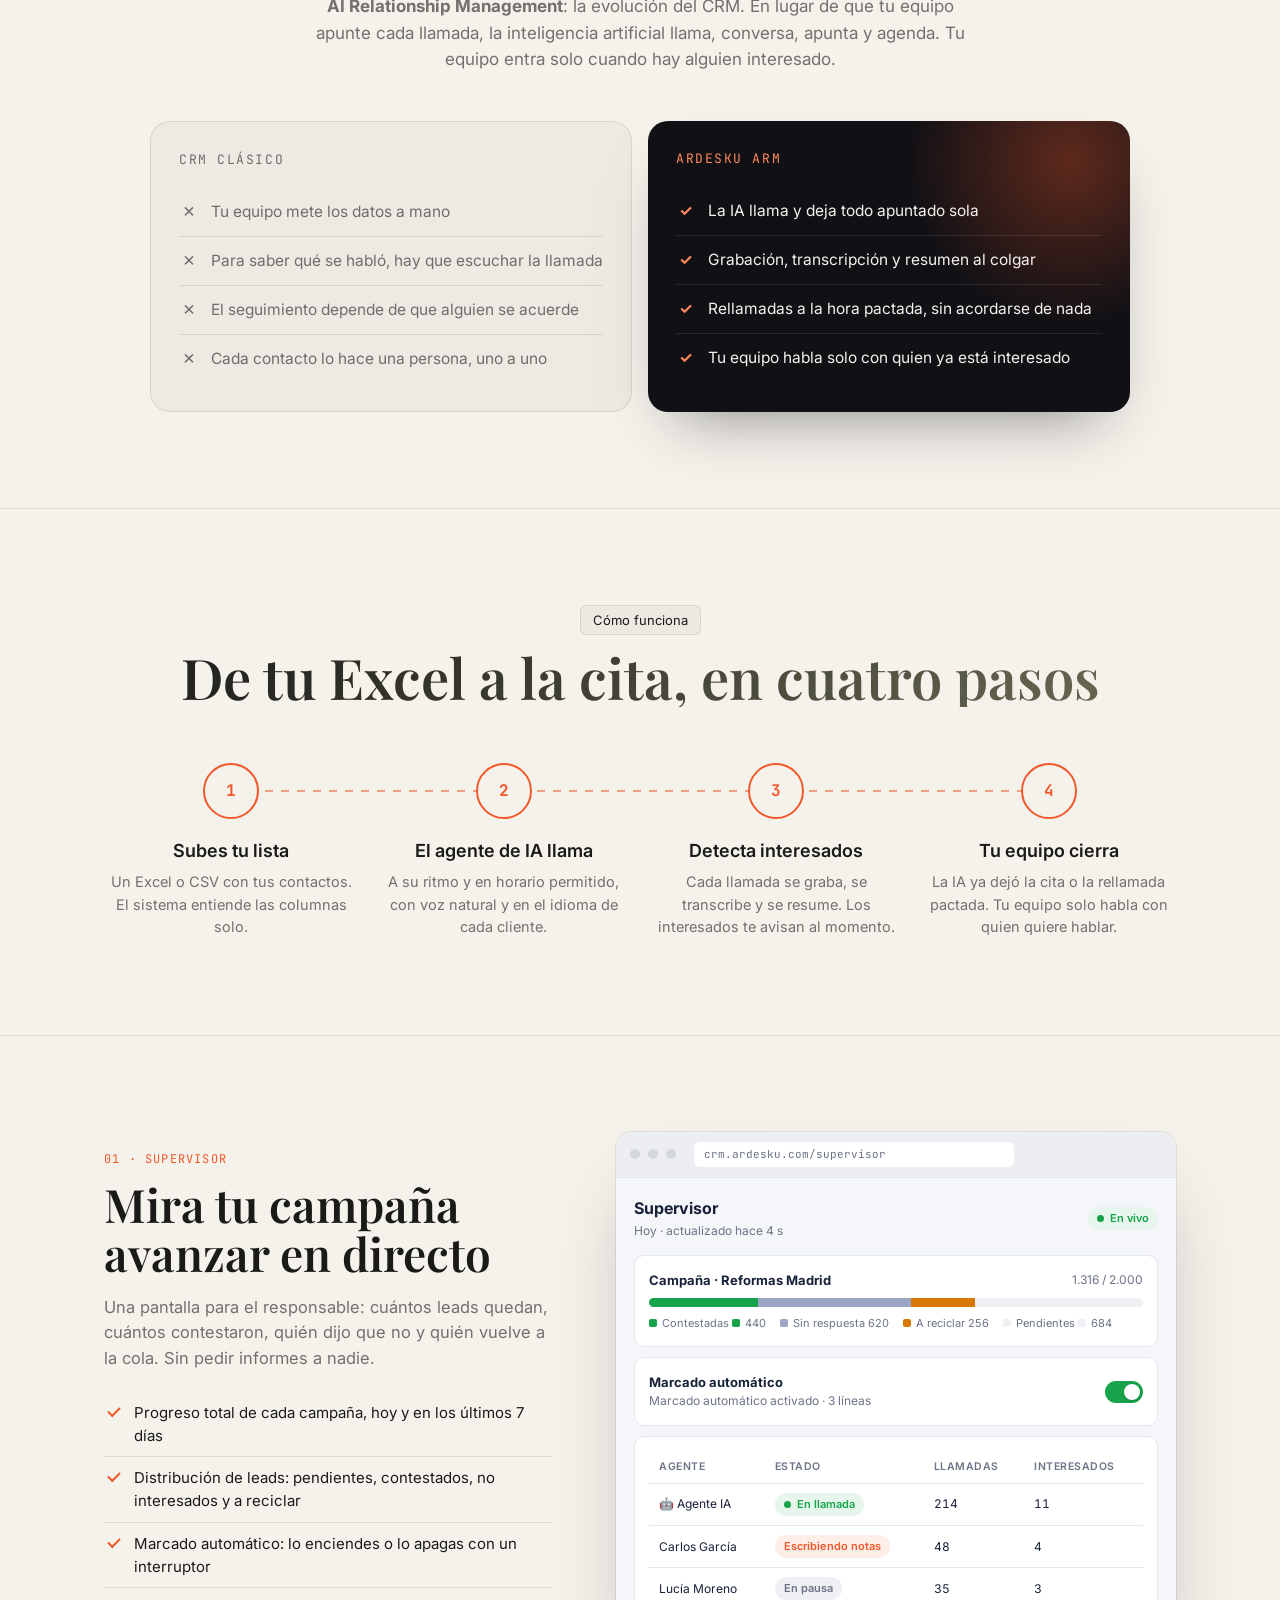
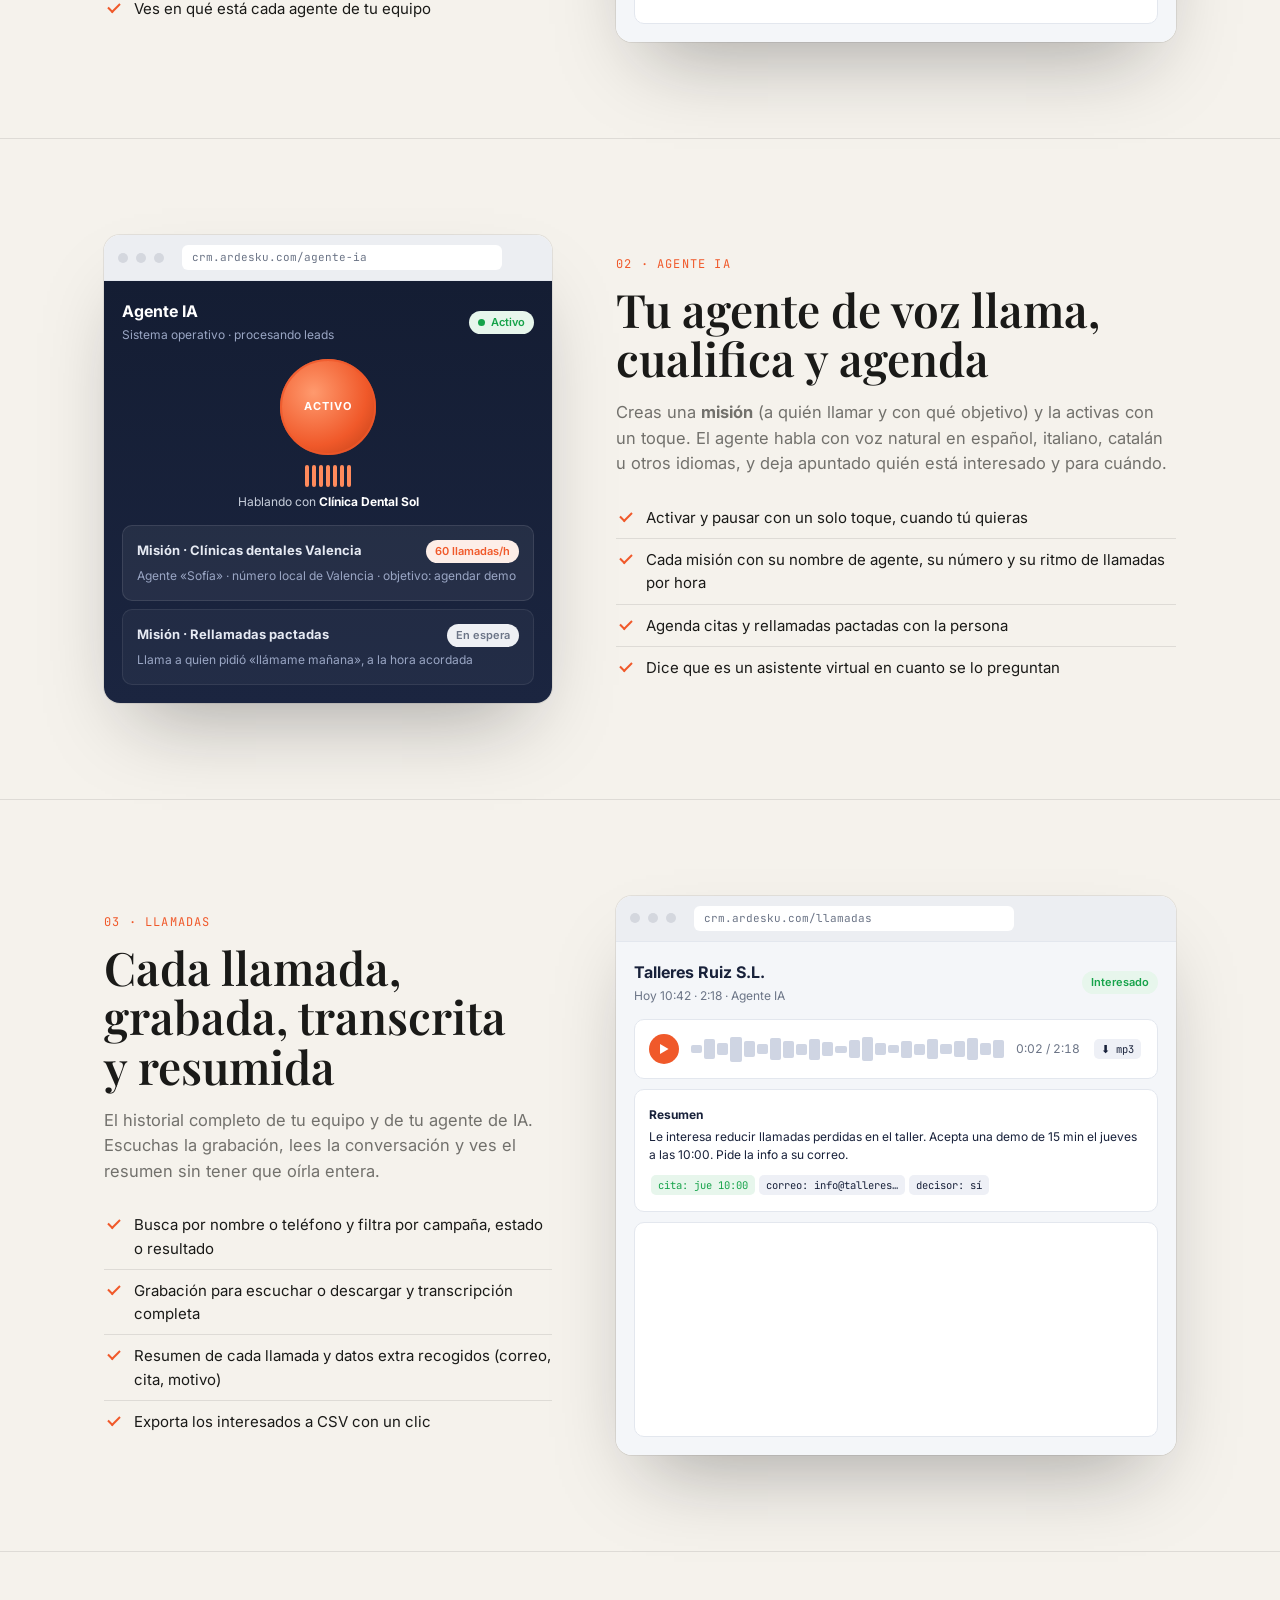
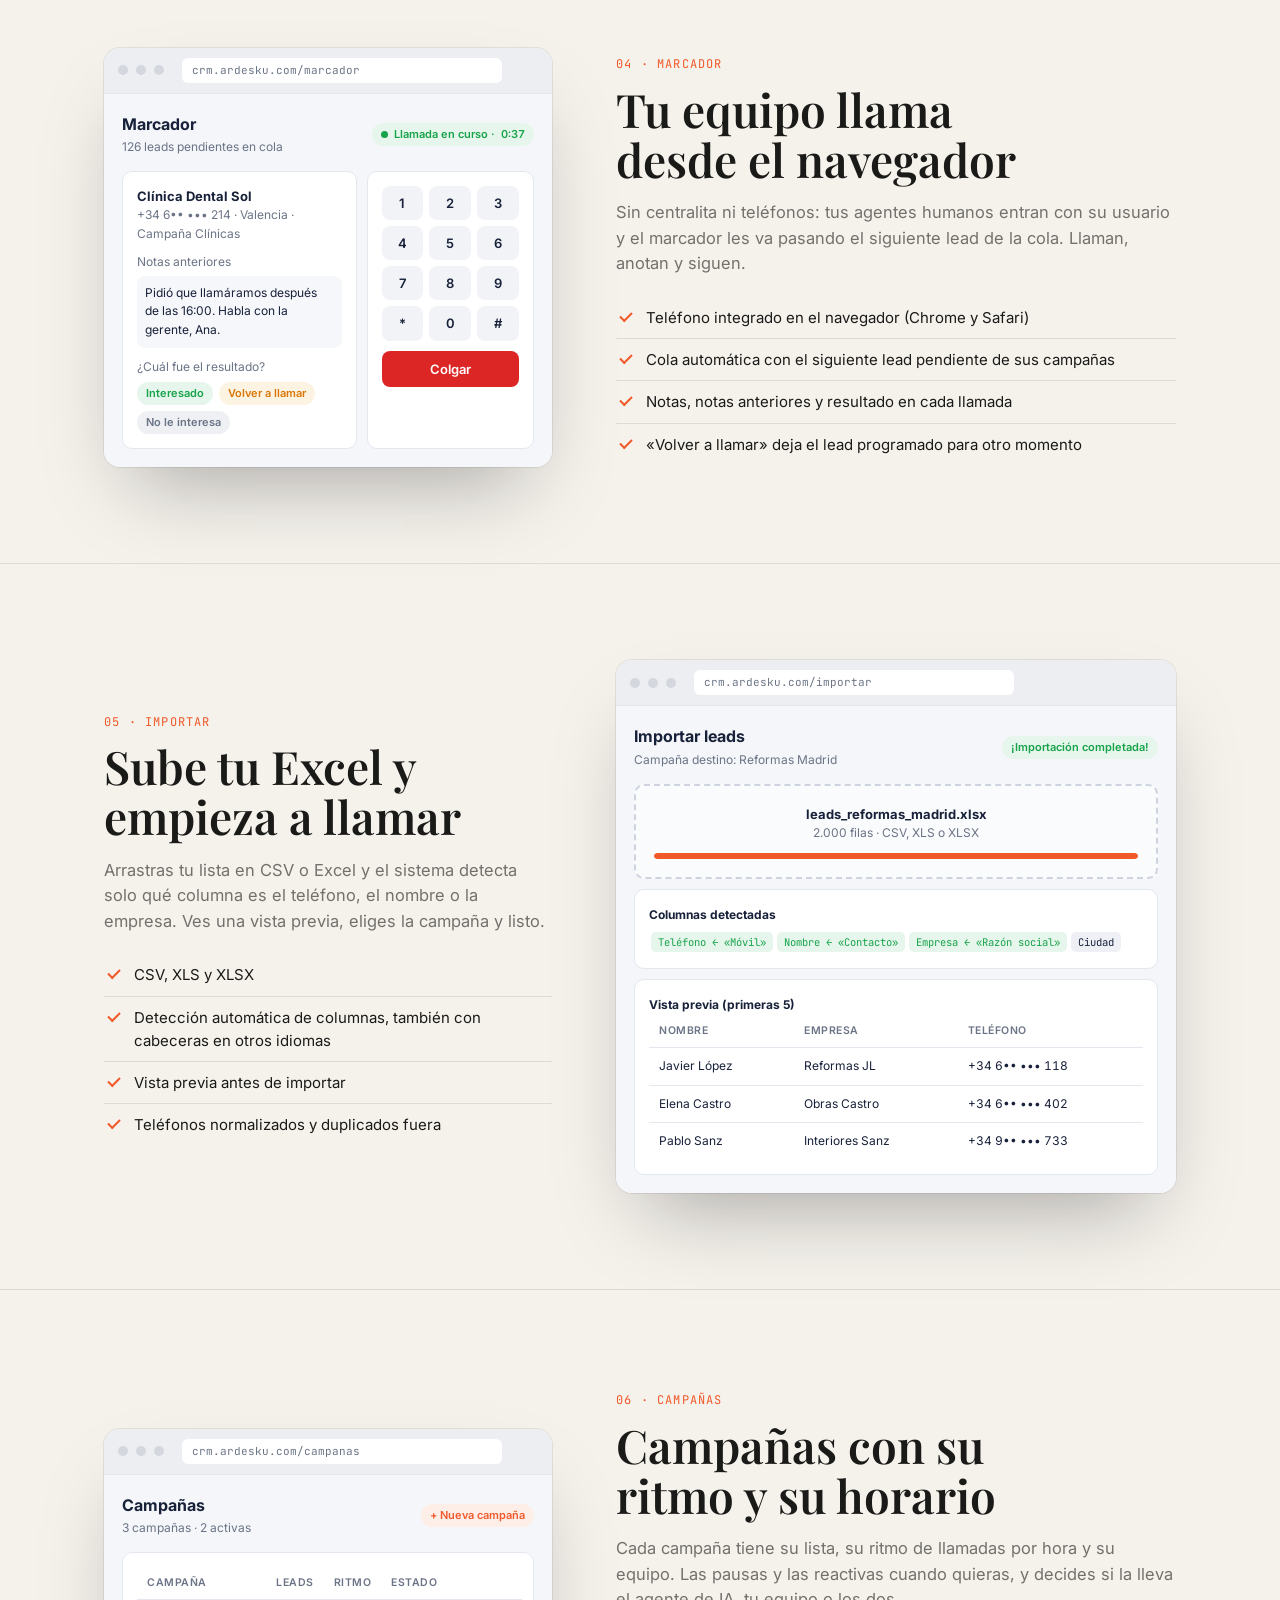
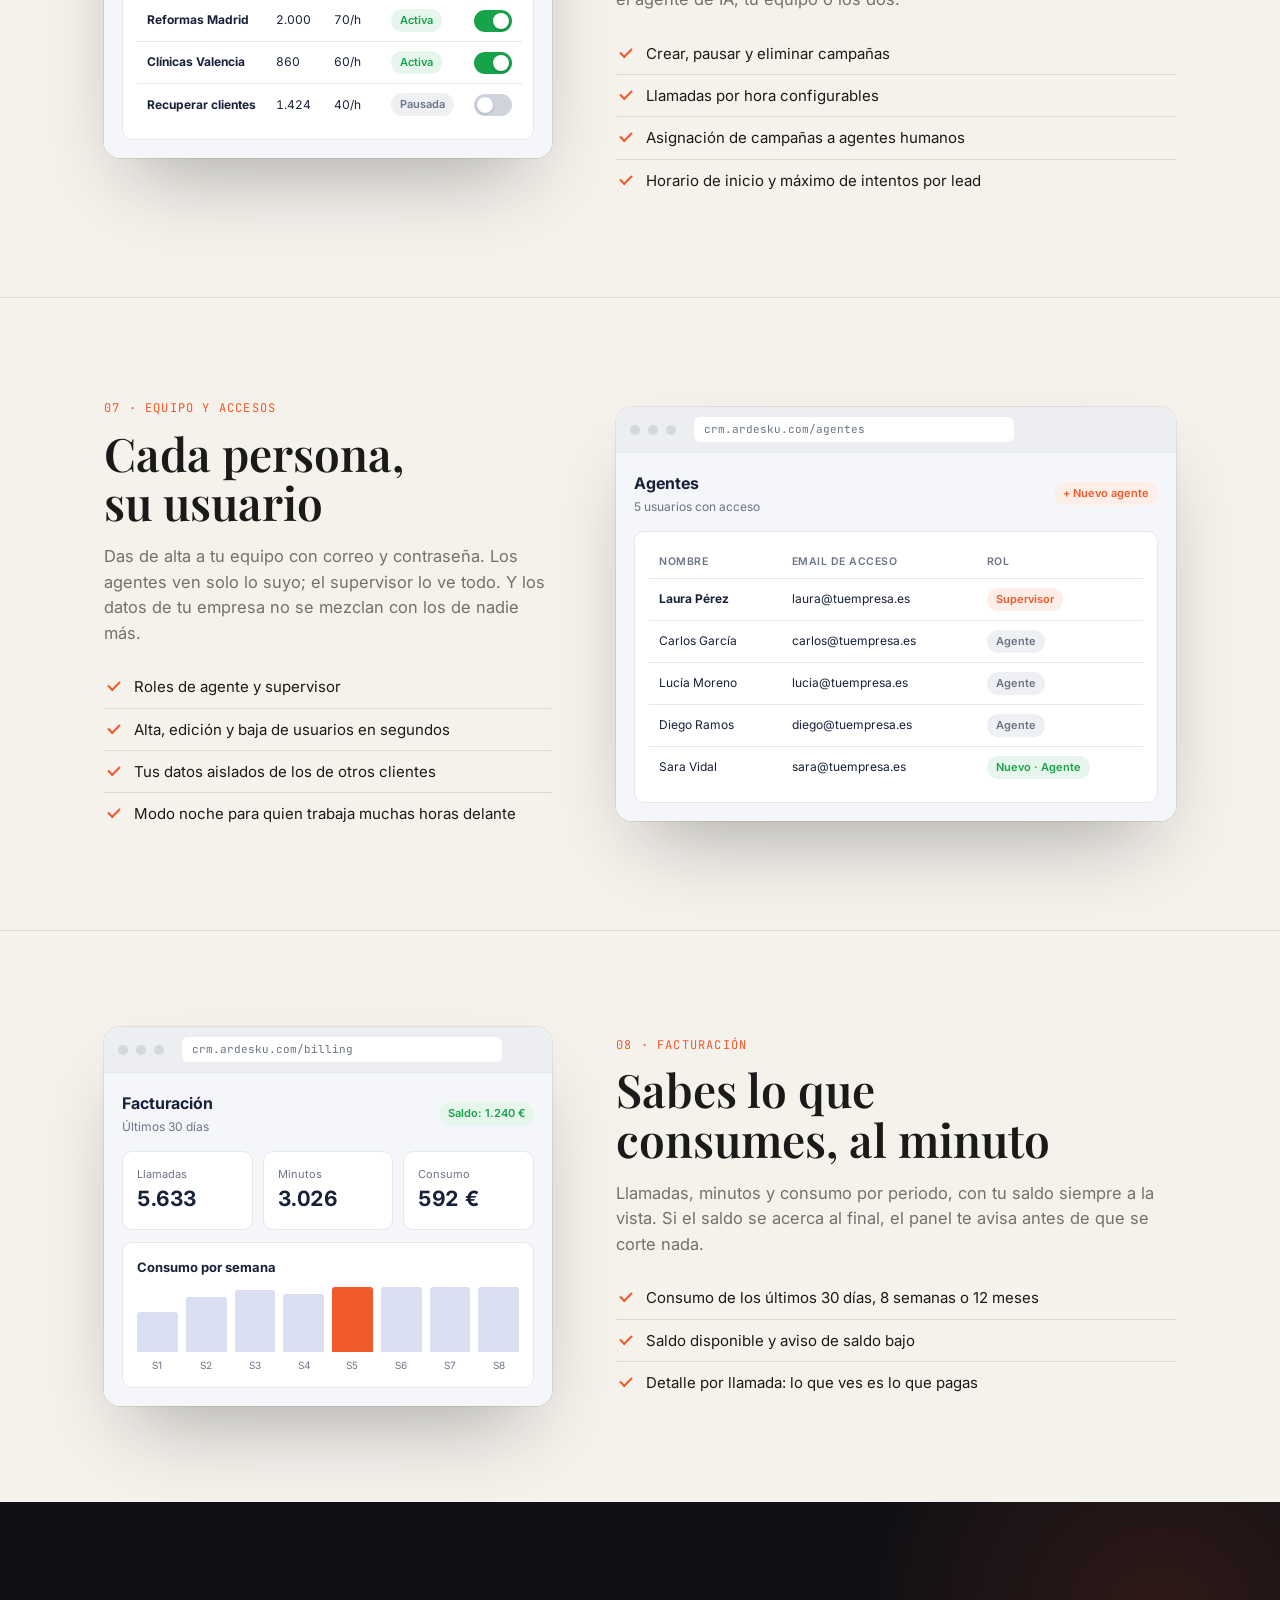
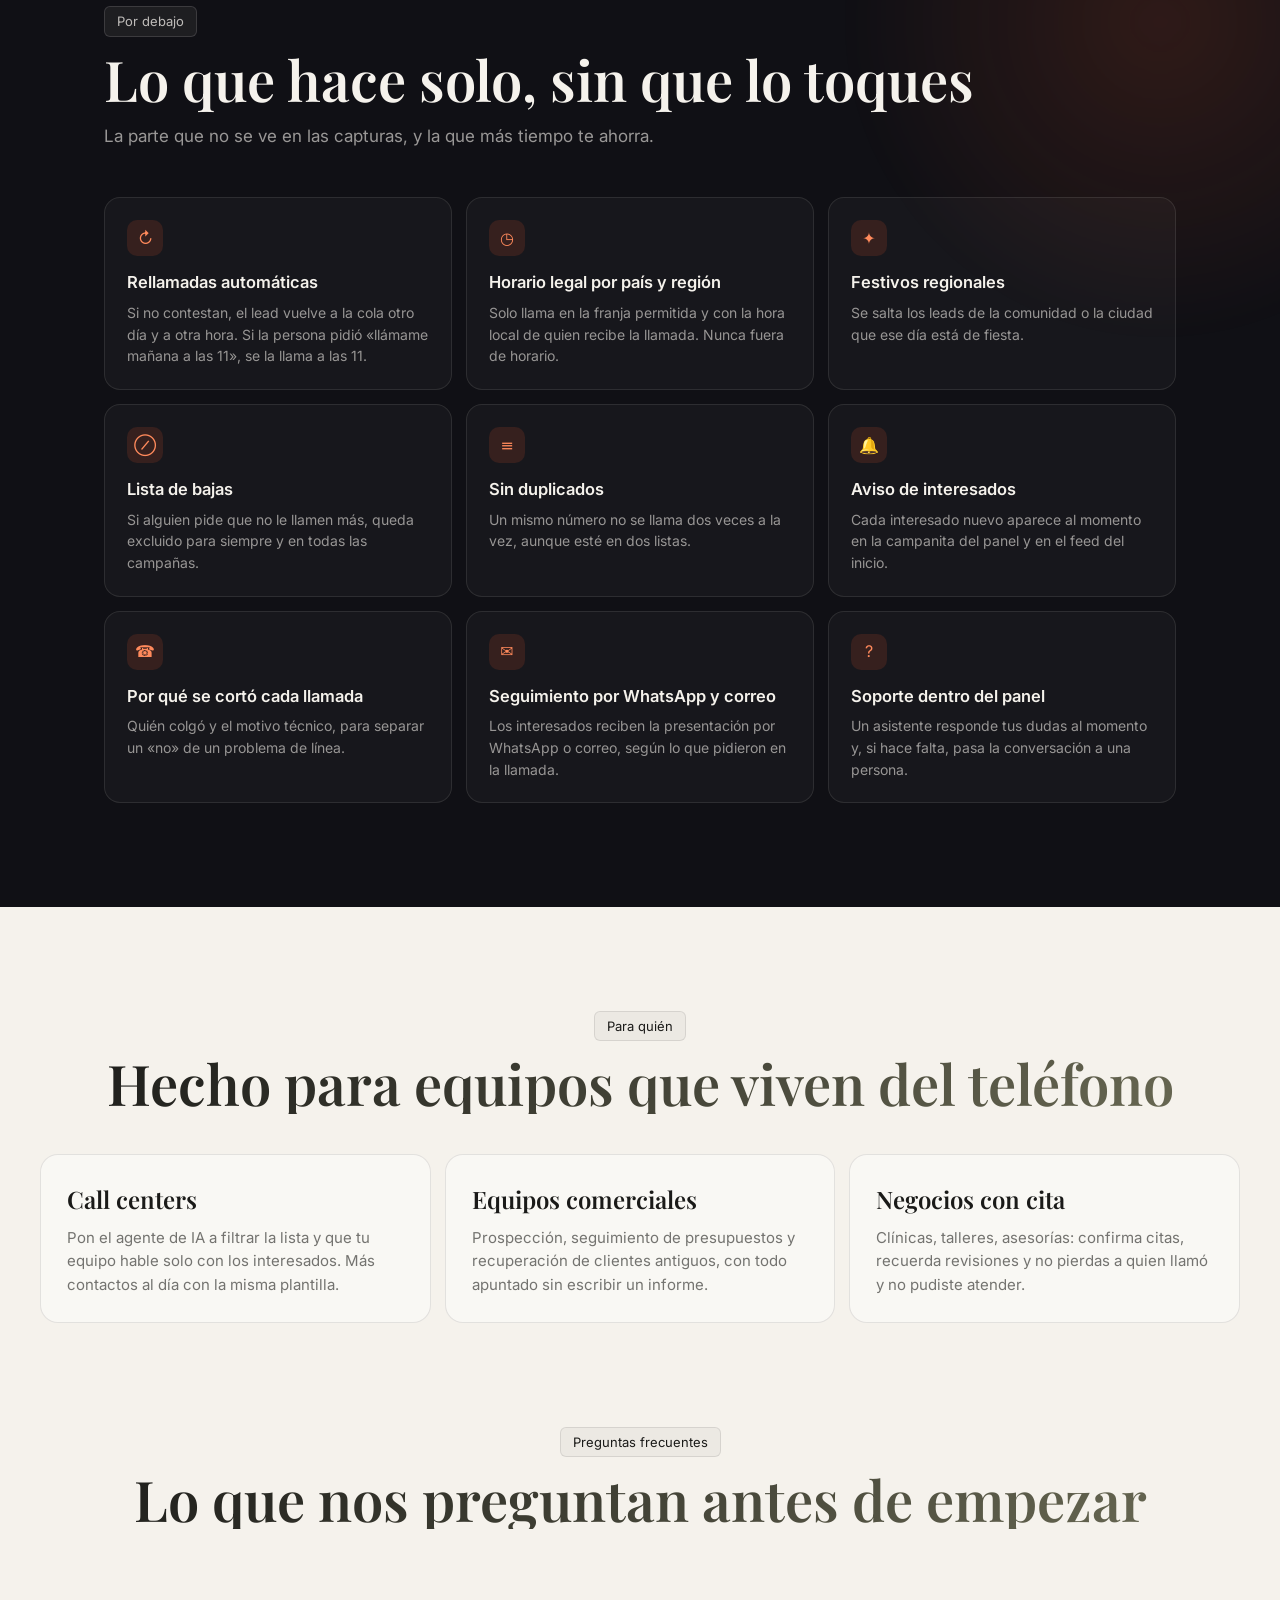
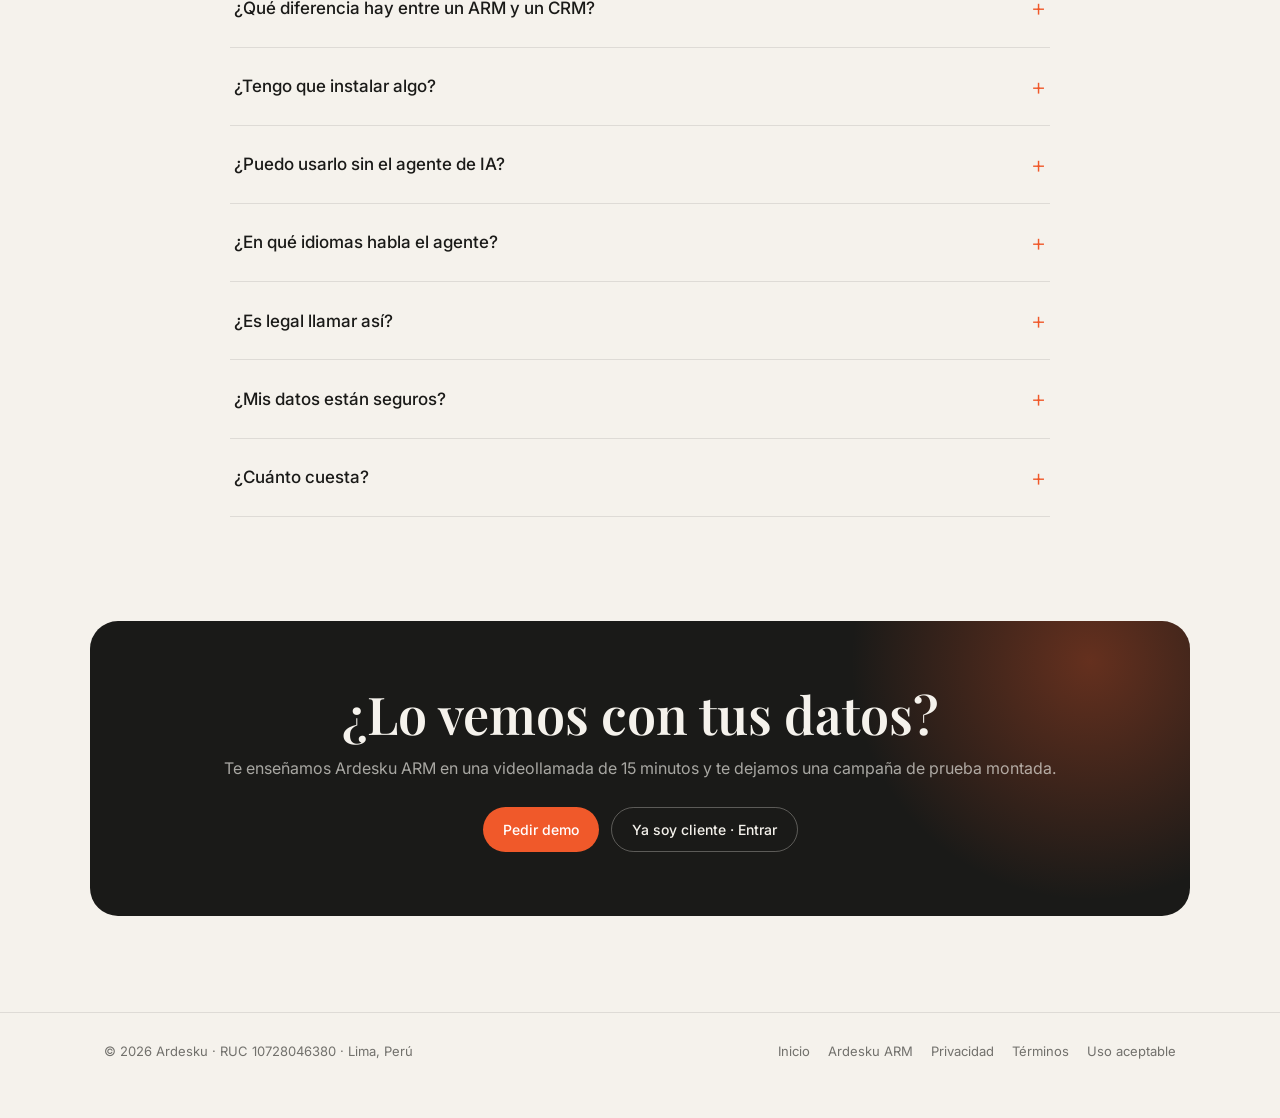
==== commit 10a62bd6: "fix(web): enlaces de la cabecera de /crm sin partirse en pantallas medianas Co-Authored-By: Claude O" ====
--- a/crm.html
+++ b/crm.html
@@ -63,7 +63,8 @@
     .logo{font-size:18px;font-weight:500}
     .logo small{font-family:var(--mono);font-size:11px;letter-spacing:.1em;color:var(--muted);margin-left:8px;text-transform:uppercase}
     .top-nav{display:flex;align-items:center;gap:22px;font-size:14px}
-    .top-nav a.l{color:var(--muted)} .top-nav a.l:hover{color:var(--fg)}
+    .top-nav a.l{color:var(--muted);white-space:nowrap} .top-nav a.l:hover{color:var(--fg)}
+    @media (max-width:1120px){.top-nav a.l[href="/"],.top-nav a.l[href="#supervisor"]{display:none}}
     .btn{display:inline-flex;align-items:center;gap:8px;padding:11px 20px;border-radius:999px;font-size:14px;font-weight:500;white-space:nowrap;transition:transform .3s var(--ease),box-shadow .3s var(--ease)}
     .btn:hover{transform:translateY(-2px)}
     .btn-dark{background:var(--fg);color:var(--bg)}
